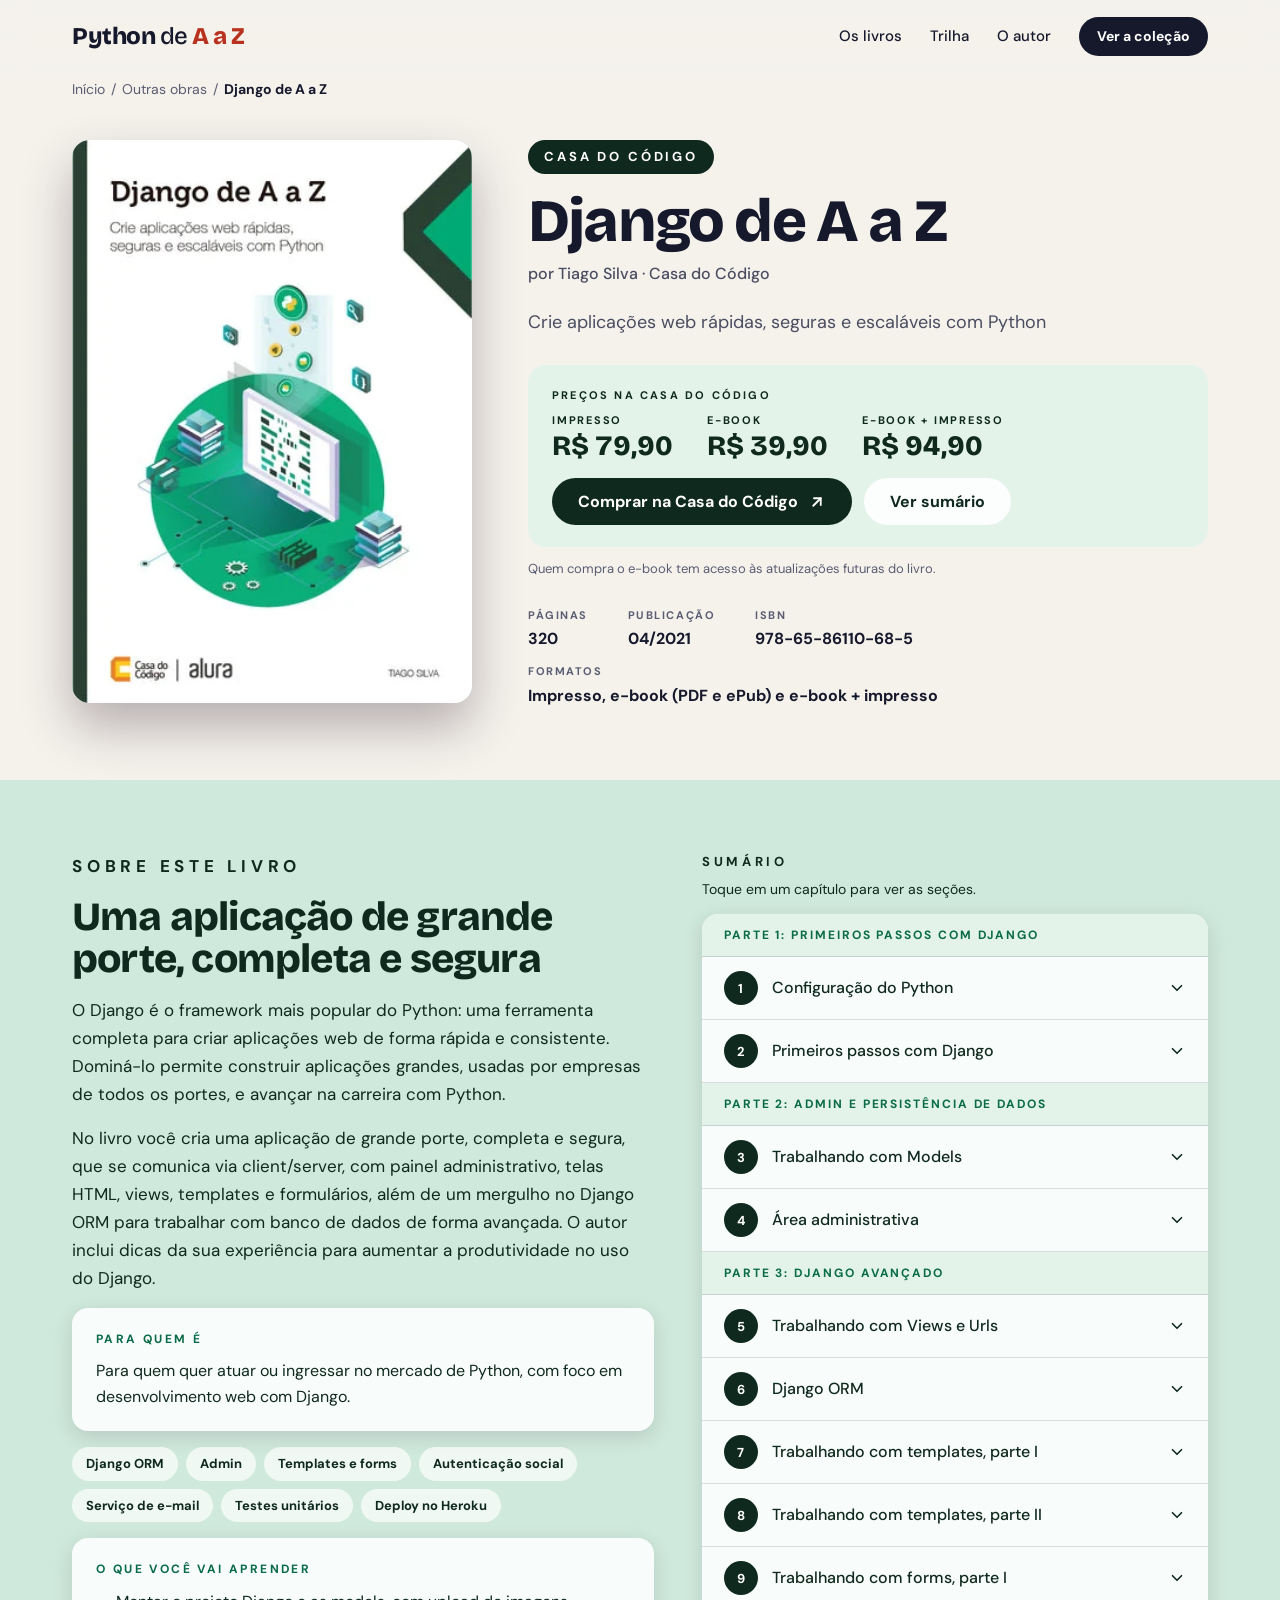
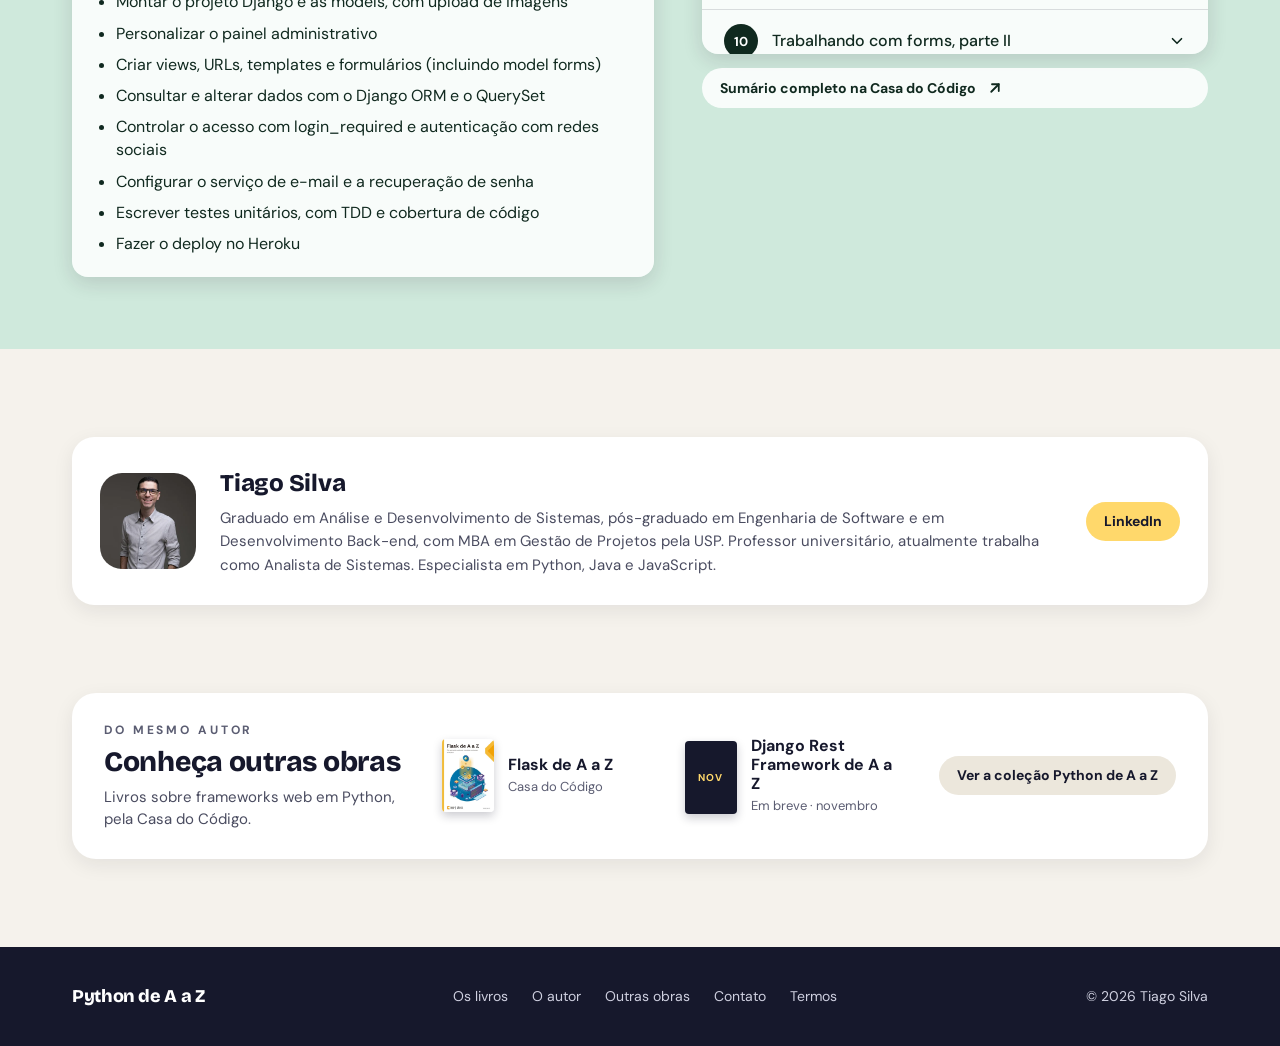
==== django.html @ a36eabde "Ajustes de site" ====
<!doctype html>
<html lang="pt-BR">
<head>
<meta charset="utf-8">
<meta name="viewport" content="width=device-width, initial-scale=1">
<title>Django de A a Z · Tiago Silva</title>
<meta name="description" content="Crie aplicações web rápidas, seguras e escaláveis com Python. O Django é o framework mais popular do Python: uma ferramenta completa para criar aplicações…">
<meta name="theme-color" content="#16182c">
<link rel="canonical" href="https://pythondeaaz.com.br/django.html">
<meta name="robots" content="index, follow, max-image-preview:large">
<meta name="author" content="Tiago Silva">
<meta property="og:type" content="website">
<meta property="og:locale" content="pt_BR">
<meta property="og:site_name" content="Python de A a Z">
<meta property="og:title" content="Django de A a Z · Tiago Silva">
<meta property="og:description" content="Crie aplicações web rápidas, seguras e escaláveis com Python. O Django é o framework mais popular do Python: uma ferramenta completa para criar aplicações…">
<meta property="og:url" content="https://pythondeaaz.com.br/django.html">
<meta property="og:image" content="https://pythondeaaz.com.br/assets/img/og-django.jpg">
<meta property="og:image:width" content="1200">
<meta property="og:image:height" content="630">
<meta name="twitter:card" content="summary_large_image">
<meta name="twitter:title" content="Django de A a Z · Tiago Silva">
<meta name="twitter:description" content="Crie aplicações web rápidas, seguras e escaláveis com Python. O Django é o framework mais popular do Python: uma ferramenta completa para criar aplicações…">
<meta name="twitter:image" content="https://pythondeaaz.com.br/assets/img/og-django.jpg">
<script type="application/ld+json">{"@context":"https://schema.org","@type":"Book","name":"Django de A a Z","url":"https://pythondeaaz.com.br/django.html","image":"https://pythondeaaz.com.br/assets/img/django.webp","description":"Crie aplicações web rápidas, seguras e escaláveis com Python","author":{"@type":"Person","name":"Tiago Silva","url":"https://www.linkedin.com/in/tiagoluizrs/"},"publisher":{"@type":"Organization","name":"Casa do Código","url":"https://www.casadocodigo.com.br"},"inLanguage":"pt-BR","datePublished":"2021-04","isbn":"9786586110685","numberOfPages":320,"offers":[{"@type":"Offer","name":"Impresso","price":"79.90","priceCurrency":"BRL","url":"https://www.casadocodigo.com.br/products/livro-django-a-z"},{"@type":"Offer","name":"E-book","price":"39.90","priceCurrency":"BRL","url":"https://www.casadocodigo.com.br/products/livro-django-a-z"},{"@type":"Offer","name":"E-book + impresso","price":"94.90","priceCurrency":"BRL","url":"https://www.casadocodigo.com.br/products/livro-django-a-z"}]}</script>
<script type="application/ld+json">{"@context":"https://schema.org","@type":"BreadcrumbList","itemListElement":[{"@type":"ListItem","position":1,"name":"Início","item":"https://pythondeaaz.com.br/index.html"},{"@type":"ListItem","position":2,"name":"Outras obras","item":"https://pythondeaaz.com.br/outras.html"},{"@type":"ListItem","position":3,"name":"Django de A a Z","item":"https://pythondeaaz.com.br/django.html"}]}</script>
<link rel="icon" href="favicon.svg" type="image/svg+xml">
<link rel="preload" href="assets/fonts/bricolage-grotesque-800.woff2" as="font" type="font/woff2" crossorigin>
<link rel="preload" href="assets/fonts/dm-sans-500.woff2" as="font" type="font/woff2" crossorigin>
<link rel="stylesheet" href="css/site.min.css">
<script>document.documentElement.classList.add("js");</script>
</head>
<body style="--v-bg:#cfe9dc;--v-tint:#e3f3ea;--v-ink:#10291f;--v-accent:#0a6b49">
<a class="skip" href="#conteudo">Pular para o conteúdo</a>
<header class="site-header" id="topo">
  <div class="wrap">
    <a class="logo" href="index.html" aria-label="Python de A a Z, página inicial">Python <span>de</span> <b>A a Z</b></a>
    <nav class="nav" aria-label="Principal">
      <a href="index.html#colecao">Os livros</a>
      <a href="index.html#trilha">Trilha</a>
      <a href="index.html#autor">O autor</a>
      <a class="btn btn--dark btn--sm" href="index.html#colecao">Ver a coleção</a>
    </nav>
  </div>
</header>
<main id="conteudo">
<div class="wrap crumbs" aria-label="Você está em"><nav><a href="index.html">Início</a><span>/</span><a href="outras.html">Outras obras</a><span>/</span><b>Django de A a Z</b></nav></div>
<section class="bookhero" aria-labelledby="titulo">
  <div class="wrap bookhero__grid">
    <div class="bookhero__cover reveal"><img src="assets/img/django.webp" width="341" height="480" alt="Capa do livro Django de A a Z" fetchpriority="high" style="aspect-ratio:341/480"></div>
    <div class="bookhero__info">
      <span class="pill reveal">Casa do Código</span>
      <h1 class="display reveal" id="titulo" style="--i:1">Django de A a Z</h1>
      <p class="by reveal" style="--i:2">por Tiago Silva · Casa do Código</p>
      <p class="lead reveal" style="--i:3">Crie aplicações web rápidas, seguras e escaláveis com Python</p>
      <div class="buybox reveal" style="--i:4">
        <div><small style="display:block;font-size:11px;font-weight:700;letter-spacing:.2em;text-transform:uppercase;color:var(--v-ink)">Preços na Casa do Código</small>
        <div class="prices" style="margin-top:8px">
          <div class="price"><small>Impresso</small><b style="font-size:28px">R$ 79,90</b></div>
          <div class="price"><small>E-book</small><b style="font-size:28px">R$ 39,90</b></div>
          <div class="price"><small>E-book + impresso</small><b style="font-size:28px">R$ 94,90</b></div>
        </div></div>
        <div class="buybox__actions"><a class="btn btn--v" href="https://www.casadocodigo.com.br/products/livro-django-a-z" target="_blank" rel="noopener">Comprar na Casa do Código <svg viewBox="0 0 24 24" fill="none" stroke="currentColor" stroke-width="2.4" stroke-linecap="round" stroke-linejoin="round" aria-hidden="true"><path d="M7 17L17 7"/><path d="M8 7h9v9"/></svg></a><a class="btn btn--white" href="#sumario">Ver sumário</a></div>
      </div>
      <p class="note">Quem compra o e-book tem acesso às atualizações futuras do livro.</p>
      <dl class="ficha reveal" style="--i:5"><div><dt>Páginas</dt><dd>320</dd></div><div><dt>Publicação</dt><dd>04/2021</dd></div><div><dt>ISBN</dt><dd>978-65-86110-68-5</dd></div><div><dt>Formatos</dt><dd>Impresso, e-book (PDF e ePub) e e-book + impresso</dd></div></dl>
    </div>
  </div>
</section>

<section class="about" id="sobre">
  <div class="wrap about__grid">
    <div class="about__text">
      <p class="eyebrow reveal">Sobre este livro</p>
      <h2 class="display reveal" style="--i:1">Uma aplicação de grande porte, completa e segura</h2>
      <p>O Django é o framework mais popular do Python: uma ferramenta completa para criar aplicações web de forma rápida e consistente. Dominá-lo permite construir aplicações grandes, usadas por empresas de todos os portes, e avançar na carreira com Python.</p>
<p>No livro você cria uma aplicação de grande porte, completa e segura, que se comunica via client/server, com painel administrativo, telas HTML, views, templates e formulários, além de um mergulho no Django ORM para trabalhar com banco de dados de forma avançada. O autor inclui dicas da sua experiência para aumentar a produtividade no uso do Django.</p>
      <div class="card-soft reveal"><h3>Para quem é</h3><p>Para quem quer atuar ou ingressar no mercado de Python, com foco em desenvolvimento web com Django.</p></div>
      
      <div class="chips reveal"><span class="chip">Django ORM</span><span class="chip">Admin</span><span class="chip">Templates e forms</span><span class="chip">Autenticação social</span><span class="chip">Serviço de e-mail</span><span class="chip">Testes unitários</span><span class="chip">Deploy no Heroku</span></div>
      <div class="card-soft reveal"><h3>O que você vai aprender</h3><ul>
<li>Montar o projeto Django e as models, com upload de imagens</li>
<li>Personalizar o painel administrativo</li>
<li>Criar views, URLs, templates e formulários (incluindo model forms)</li>
<li>Consultar e alterar dados com o Django ORM e o QuerySet</li>
<li>Controlar o acesso com login_required e autenticação com redes sociais</li>
<li>Configurar o serviço de e-mail e a recuperação de senha</li>
<li>Escrever testes unitários, com TDD e cobertura de código</li>
<li>Fazer o deploy no Heroku</li>
</ul></div>
    </div>
    <div class="toc-wrap" id="sumario">
      <h2>Sumário</h2>
      <p>Toque em um capítulo para ver as seções.</p>
      <div class="toc"><div class="toc__scroll" data-lenis-prevent>
<div class="toc__part">Parte 1: Primeiros passos com Django</div>
<details><summary><span class="toc__n">1</span><span class="toc__t">Configuração do Python</span><svg class="toc__chev" viewBox="0 0 24 24" fill="none" stroke="currentColor" stroke-width="2.2" stroke-linecap="round" stroke-linejoin="round" aria-hidden="true"><path d="M6 9l6 6 6-6"/></svg></summary><div class="toc__d"><ul><li>Instalando o Python e suas dependências</li><li>Escolhendo uma IDE</li><li>Testando o ambiente para começar</li></ul></div></details>
<details><summary><span class="toc__n">2</span><span class="toc__t">Primeiros passos com Django</span><svg class="toc__chev" viewBox="0 0 24 24" fill="none" stroke="currentColor" stroke-width="2.2" stroke-linecap="round" stroke-linejoin="round" aria-hidden="true"><path d="M6 9l6 6 6-6"/></svg></summary><div class="toc__d"><ul><li>Instalando o Django</li><li>Criando um projeto no Django</li><li>Regra de negócios do sistema</li><li>Arquivos de configuração do projeto</li><li>Nosso primeiro Run</li></ul></div></details>
<div class="toc__part">Parte 2: Admin e persistência de dados</div>
<details><summary><span class="toc__n">3</span><span class="toc__t">Trabalhando com Models</span><svg class="toc__chev" viewBox="0 0 24 24" fill="none" stroke="currentColor" stroke-width="2.2" stroke-linecap="round" stroke-linejoin="round" aria-hidden="true"><path d="M6 9l6 6 6-6"/></svg></summary><div class="toc__d"><ul><li>Configurando nossa estrutura de banco de dados</li><li>Criando um app</li><li>Tipos de dados e campos</li><li>Criando e customizando as models restantes</li><li>Fluxo de criação de um usuário no admin</li><li>Upload de imagens</li></ul></div></details>
<details><summary><span class="toc__n">4</span><span class="toc__t">Área administrativa</span><svg class="toc__chev" viewBox="0 0 24 24" fill="none" stroke="currentColor" stroke-width="2.2" stroke-linecap="round" stroke-linejoin="round" aria-hidden="true"><path d="M6 9l6 6 6-6"/></svg></summary><div class="toc__d"><ul><li>Customizando o admin</li><li>Customização avançada</li></ul></div></details>
<div class="toc__part">Parte 3: Django avançado</div>
<details><summary><span class="toc__n">5</span><span class="toc__t">Trabalhando com Views e Urls</span><svg class="toc__chev" viewBox="0 0 24 24" fill="none" stroke="currentColor" stroke-width="2.2" stroke-linecap="round" stroke-linejoin="round" aria-hidden="true"><path d="M6 9l6 6 6-6"/></svg></summary><div class="toc__d"><ul><li>Criando a primeira view</li><li>Customizando urls no Django</li><li>Nomes dinâmicos para os links</li></ul></div></details>
<details><summary><span class="toc__n">6</span><span class="toc__t">Django ORM</span><svg class="toc__chev" viewBox="0 0 24 24" fill="none" stroke="currentColor" stroke-width="2.2" stroke-linecap="round" stroke-linejoin="round" aria-hidden="true"><path d="M6 9l6 6 6-6"/></svg></summary><div class="toc__d"><ul><li>Consultas no Django com QuerySet</li><li>Filtrando consultas no ORM do Django</li><li>Alterando dados com Django QuerySet</li></ul></div></details>
<details><summary><span class="toc__n">7</span><span class="toc__t">Trabalhando com templates, parte I</span><svg class="toc__chev" viewBox="0 0 24 24" fill="none" stroke="currentColor" stroke-width="2.2" stroke-linecap="round" stroke-linejoin="round" aria-hidden="true"><path d="M6 9l6 6 6-6"/></svg></summary><div class="toc__d"><ul><li>Criando o nosso template base</li><li>Arquivo home.html</li><li>Configurando a pasta static</li><li>Criando o template de médicos</li></ul></div></details>
<details><summary><span class="toc__n">8</span><span class="toc__t">Trabalhando com templates, parte II</span><svg class="toc__chev" viewBox="0 0 24 24" fill="none" stroke="currentColor" stroke-width="2.2" stroke-linecap="round" stroke-linejoin="round" aria-hidden="true"><path d="M6 9l6 6 6-6"/></svg></summary><div class="toc__d"><ul><li>Customizando um form no template</li><li>Criando o template de perfil</li></ul></div></details>
<details><summary><span class="toc__n">9</span><span class="toc__t">Trabalhando com forms, parte I</span><svg class="toc__chev" viewBox="0 0 24 24" fill="none" stroke="currentColor" stroke-width="2.2" stroke-linecap="round" stroke-linejoin="round" aria-hidden="true"><path d="M6 9l6 6 6-6"/></svg></summary><div class="toc__d"><ul><li>Criando um model form</li><li>Integrando nosso form a nossa view</li><li>Criando a url da nossa view</li><li>Template de perfil</li></ul></div></details>
<details><summary><span class="toc__n">10</span><span class="toc__t">Trabalhando com forms, parte II</span><svg class="toc__chev" viewBox="0 0 24 24" fill="none" stroke="currentColor" stroke-width="2.2" stroke-linecap="round" stroke-linejoin="round" aria-hidden="true"><path d="M6 9l6 6 6-6"/></svg></summary><div class="toc__d"><ul><li>Criando formulários customizados</li><li>Tela de cadastro</li><li>Avaliação do médico</li></ul></div></details>
<details><summary><span class="toc__n">11</span><span class="toc__t">Trabalhando com autenticação</span><svg class="toc__chev" viewBox="0 0 24 24" fill="none" stroke="currentColor" stroke-width="2.2" stroke-linecap="round" stroke-linejoin="round" aria-hidden="true"><path d="M6 9l6 6 6-6"/></svg></summary><div class="toc__d"><ul><li>login_required</li><li>Urls do menu</li></ul></div></details>
<div class="toc__part">Parte 4: Conteúdo extra</div>
<details><summary><span class="toc__n">12</span><span class="toc__t">Autenticação com redes sociais</span><svg class="toc__chev" viewBox="0 0 24 24" fill="none" stroke="currentColor" stroke-width="2.2" stroke-linecap="round" stroke-linejoin="round" aria-hidden="true"><path d="M6 9l6 6 6-6"/></svg></summary><div class="toc__d"><ul><li>Instalação</li><li>Configurando a url</li><li>Configurando as redes sociais</li></ul></div></details>
<details><summary><span class="toc__n">13</span><span class="toc__t">Serviços de e-mail</span><svg class="toc__chev" viewBox="0 0 24 24" fill="none" stroke="currentColor" stroke-width="2.2" stroke-linecap="round" stroke-linejoin="round" aria-hidden="true"><path d="M6 9l6 6 6-6"/></svg></summary><div class="toc__d"><ul><li>View de recuperação de senha</li><li>Configurando o serviço de e-mail</li></ul></div></details>
<details><summary><span class="toc__n">14</span><span class="toc__t">Testes unitários</span><svg class="toc__chev" viewBox="0 0 24 24" fill="none" stroke="currentColor" stroke-width="2.2" stroke-linecap="round" stroke-linejoin="round" aria-hidden="true"><path d="M6 9l6 6 6-6"/></svg></summary><div class="toc__d"><ul><li>Introdução</li><li>O que são testes unitários</li><li>TDD</li><li>Testes unitários no Django</li><li>Primeiro teste unitário</li><li>Usando o Client para fazer requisições</li><li>Criando um teste de login</li><li>Cobertura de código</li></ul></div></details>
<details><summary><span class="toc__n">15</span><span class="toc__t">Deploy no Heroku</span><svg class="toc__chev" viewBox="0 0 24 24" fill="none" stroke="currentColor" stroke-width="2.2" stroke-linecap="round" stroke-linejoin="round" aria-hidden="true"><path d="M6 9l6 6 6-6"/></svg></summary><div class="toc__d"><ul><li>Introdução</li><li>Criando uma conta no Heroku</li><li>Instalando o Heroku CLI</li><li>Preparando o projeto</li><li>Login e deploy no Heroku</li><li>Situações específicas</li></ul></div></details>
</div></div>
      <a class="btn btn--white btn--sm" href="https://www.casadocodigo.com.br/pages/sumario-django-a-z" target="_blank" rel="noopener">Sumário completo na Casa do Código <svg viewBox="0 0 24 24" fill="none" stroke="currentColor" stroke-width="2.4" stroke-linecap="round" stroke-linejoin="round" aria-hidden="true"><path d="M7 17L17 7"/><path d="M8 7h9v9"/></svg></a>
    </div>
  </div>
</section>

<section class="section">
  <div class="wrap">
    <div class="authorbox reveal">
      <img src="assets/img/autor-360.webp" width="360" height="360" alt="Tiago Silva" loading="lazy">
      <div><h3>Tiago Silva</h3><p>Graduado em Análise e Desenvolvimento de Sistemas, pós-graduado em Engenharia de Software e em Desenvolvimento Back-end, com MBA em Gestão de Projetos pela USP. Professor universitário, atualmente trabalha como Analista de Sistemas. Especialista em Python, Java e JavaScript.</p></div>
      <a class="btn btn--gold btn--sm" href="https://www.linkedin.com/in/tiagoluizrs/" target="_blank" rel="noopener">LinkedIn</a>
    </div>
  </div>
</section>

<section class="wrap" style="padding-bottom:clamp(48px,7vw,88px)">
  <div class="more reveal">
    <div class="more__intro"><small>Do mesmo autor</small><strong>Conheça outras obras</strong><span>Livros sobre frameworks web em Python, pela Casa do Código.</span></div>
    <div class="more__list"><a class="mini" href="flask.html"><img src="assets/img/flask.webp" width="341" height="480" alt="" loading="lazy"><div><strong>Flask de A a Z</strong><span>Casa do Código</span></div></a><a class="mini" href="drf.html"><span class="soon" aria-hidden="true">Nov</span><div><strong>Django Rest Framework de A a Z</strong><span>Em breve · novembro</span></div></a></div>
    <a class="btn btn--chip btn--sm" href="index.html#colecao">Ver a coleção Python de A a Z</a>
  </div>
</section>
</main>
<footer class="site-footer">
  <div class="wrap">
    <span class="logo">Python de A a Z</span>
    <nav aria-label="Rodapé">
      <a href="index.html#colecao">Os livros</a>
      <a href="index.html#autor">O autor</a>
      <a href="outras.html">Outras obras</a>
      <a href="mailto:tiagoluizrs@gmail.com">Contato</a>
      <a href="termos.html">Termos</a>
    </nav>
    <span>© 2026 Tiago Silva</span>
  </div>
</footer>
<script src="js/app.min.js" defer></script>
</body>
</html>
---- css/site.min.css ----
@font-face{font-family:Bricolage Grotesque;font-weight:500;font-display:swap;src:url(../assets/fonts/bricolage-grotesque-500.woff2) format("woff2")}@font-face{font-family:Bricolage Grotesque;font-weight:800;font-display:swap;src:url(../assets/fonts/bricolage-grotesque-800.woff2) format("woff2")}@font-face{font-family:DM Sans;font-weight:400;font-display:swap;src:url(../assets/fonts/dm-sans-400.woff2) format("woff2")}@font-face{font-family:DM Sans;font-weight:500;font-display:swap;src:url(../assets/fonts/dm-sans-500.woff2) format("woff2")}@font-face{font-family:DM Sans;font-weight:700;font-display:swap;src:url(../assets/fonts/dm-sans-700.woff2) format("woff2")}:root{--paper: #f5f2ec;--paper-2: #ebe5d8;--chip: #ece7dc;--ink: #16182c;--muted: #4a4c60;--soft: #5b5d72;--gold: #ffd86b;--on-dark: #cfd0e0;--accent: #16182c;--font-display: "Bricolage Grotesque", system-ui, sans-serif;--font-body: "DM Sans", system-ui, sans-serif;--maxw: 1200px;--gutter: clamp(20px, 4vw, 32px);--header-h: 72px;--ease: cubic-bezier(.2, .7, .2, 1)}[data-vol="1"]{--v-bg: #f2a47a;--v-ink: #2a1f4d;--v-accent: #b8321f}[data-vol="2"]{--v-bg: #8fd0e0;--v-ink: #16224a;--v-accent: #c2410c}[data-vol="3"]{--v-bg: #cfe8c4;--v-ink: #17382a;--v-accent: #b45309}[data-vol="4"]{--v-bg: #f3e1a0;--v-ink: #3a2c08;--v-accent: #9a3412}[data-vol="5"]{--v-bg: #ec9a82;--v-ink: #3a1608;--v-accent: #b8321f}*,*:before,*:after{box-sizing:border-box}html{-webkit-text-size-adjust:100%;scroll-padding-top:calc(var(--header-h) + 12px)}html.lenis,html.lenis body{height:auto}.lenis.lenis-smooth{scroll-behavior:auto!important}.lenis.lenis-stopped{overflow:hidden}body{margin:0;background:var(--paper);color:var(--ink);font-family:var(--font-body);line-height:1.5;-webkit-font-smoothing:antialiased}img{display:block;max-width:100%;height:auto}a{color:inherit;text-decoration:none}h1,h2,h3,p{margin:0}:focus-visible{outline:3px solid var(--gold);outline-offset:3px;border-radius:6px}.skip{position:absolute;left:12px;top:-60px;z-index:100;padding:10px 16px;border-radius:999px;background:var(--gold);color:var(--ink);font-weight:700;transition:top .2s}.skip:focus{top:12px}[hidden]{display:none!important}.wrap{max-width:var(--maxw);margin:0 auto;padding-inline:var(--gutter)}.eyebrow{font-size:13px;font-weight:700;letter-spacing:.28em;text-transform:uppercase}.display{font-family:var(--font-display);font-weight:800;letter-spacing:-.02em;line-height:1.02}.btn{display:inline-flex;align-items:center;gap:10px;padding:14px 26px;border-radius:999px;font-weight:700;font-size:16px;line-height:1.2;transition:transform .25s var(--ease),filter .25s,box-shadow .25s;will-change:transform}.btn:hover{transform:translateY(-2px);filter:brightness(1.06);box-shadow:0 10px 22px #16182c38}.btn:active{transform:translateY(0)}.btn--dark{background:var(--ink);color:#fff}.btn--gold{background:var(--gold);color:var(--ink)}.btn--ghost{background:#ffffff24;color:#fff}.btn--chip{background:var(--chip);color:var(--ink)}.btn--sm{padding:11px 18px;font-size:14px}.site-header{position:sticky;top:0;z-index:50;background:#f5f2ecd1;-webkit-backdrop-filter:blur(14px) saturate(1.2);backdrop-filter:blur(14px) saturate(1.2);border-bottom:1px solid transparent;transition:border-color .3s,box-shadow .3s}.site-header.is-scrolled{border-bottom-color:#16182c1a;box-shadow:0 6px 24px #16182c0f}.site-header .wrap{min-height:var(--header-h);display:flex;align-items:center;justify-content:space-between;gap:16px;flex-wrap:wrap;padding-block:10px}.logo{font-family:var(--font-display);font-weight:800;font-size:24px;letter-spacing:-.02em}.logo span{font-weight:500}.logo b{color:#b8321f;font-weight:800}.nav{display:flex;align-items:center;flex-wrap:wrap;gap:8px 28px;font-size:15px;font-weight:500}.nav a:not(.btn){position:relative;padding-block:6px}.nav a:not(.btn):after{content:"";position:absolute;left:0;right:0;bottom:0;height:2px;background:currentColor;transform:scaleX(0);transform-origin:left;transition:transform .3s var(--ease)}.nav a:not(.btn):hover:after,.nav a[aria-current=true]:after{transform:scaleX(1)}.hero{background:var(--ink);color:#fff;overflow:hidden;--p: 0}.hero .wrap{display:grid;grid-template-columns:minmax(0,1.05fr) minmax(0,1fr);align-items:center;gap:clamp(24px,5vw,56px);padding-block:clamp(44px,7vw,72px) clamp(56px,8vw,88px)}.hero__text{display:flex;flex-direction:column;align-items:flex-start}.badge{padding:7px 16px;border-radius:999px;background:var(--gold);color:var(--ink);font-size:13px;font-weight:700;letter-spacing:.22em;text-transform:uppercase}.hero .eyebrow{margin-top:22px;color:var(--on-dark)}.hero h1{margin-top:12px;font-family:var(--font-display);font-weight:800;font-size:clamp(64px,11vw,104px);line-height:.92;letter-spacing:-.03em}.hero__sub{display:flex;align-items:baseline;gap:16px;margin-top:4px;font-family:var(--font-display);font-size:clamp(32px,5vw,48px);line-height:1;letter-spacing:-.02em}.hero__sub span{font-weight:500}.hero__sub b{font-weight:800;color:var(--gold)}.hero__lead{margin-top:26px;max-width:480px;font-size:18px;line-height:1.55;font-weight:500;color:var(--on-dark)}.hero__cta{margin-top:32px;display:flex;flex-wrap:wrap;gap:14px}.fan{position:relative;width:100%;max-width:560px;margin-inline:auto;aspect-ratio:560 / 520}.fan__book{position:absolute;bottom:0;left:calc(50% + var(--x));width:var(--w);z-index:var(--z);transform-origin:50% 100%;transform:translate(-50%,calc(var(--drop) + var(--p) * var(--par))) rotate(calc(var(--rot) + var(--p) * var(--spin)));will-change:transform}.fan__book a{display:block;border-radius:14px;box-shadow:0 18px 40px #00000061;transition:transform .45s var(--ease),box-shadow .45s;animation:rise .9s var(--ease) both;animation-delay:calc(var(--i) * .11s + .15s)}.fan__book a:hover{transform:translateY(-14px) scale(1.04);box-shadow:0 30px 56px #00000080}.fan__book img{border-radius:14px;aspect-ratio:16 / 23;width:100%;object-fit:cover}@keyframes rise{0%{opacity:0;transform:translateY(70px) scale(.94)}to{opacity:1;transform:none}}.stats{background:var(--paper)}.stats .wrap{display:grid;grid-template-columns:repeat(4,1fr);gap:16px;padding-block:44px 8px}.stat{text-align:center;padding:8px}.stat b{display:block;font-family:var(--font-display);font-weight:800;font-size:clamp(36px,5vw,56px);line-height:1;letter-spacing:-.02em;font-variant-numeric:tabular-nums}.stat span{display:block;margin-top:8px;font-size:14px;font-weight:700;letter-spacing:.16em;text-transform:uppercase;color:var(--soft)}.section{padding-block:clamp(56px,8vw,88px)}.section__head{display:flex;flex-wrap:wrap;align-items:flex-end;justify-content:space-between;gap:16px}.section__head h2{margin-top:10px;font-size:clamp(34px,5vw,48px)}.section__head p{max-width:380px;font-size:16px;line-height:1.5;color:var(--muted)}.books{margin-top:40px;display:grid;grid-template-columns:repeat(5,minmax(0,1fr));gap:24px}.card{display:flex;flex-direction:column;gap:16px}.card__cover{display:block;border-radius:12px;overflow:hidden;background:var(--v-bg);box-shadow:0 10px 24px #28142833;transition:transform .5s var(--ease),box-shadow .5s;will-change:transform}.card__cover img{width:100%;aspect-ratio:16 / 23;object-fit:cover}.card:hover .card__cover{transform:translateY(-8px) rotate(-1deg);box-shadow:0 22px 40px #28142847}.card__vol{font-size:12px;font-weight:700;letter-spacing:.2em;text-transform:uppercase;color:var(--v-accent)}.card h3{margin-top:6px;font-family:var(--font-display);font-weight:800;font-size:22px;line-height:1.1;letter-spacing:-.01em}.card p{margin-top:6px;font-size:14px;line-height:1.5;color:var(--muted)}.card__actions{display:flex;flex-wrap:wrap;gap:10px;margin-top:auto}.trail{margin-top:24px;background:var(--ink);color:#fff;--tp: 0}.trail .wrap{padding-block:clamp(56px,8vw,80px)}.trail .eyebrow{color:var(--gold)}.trail h2{margin-top:10px;font-size:clamp(32px,5vw,44px);line-height:1.05}.steps{margin-top:40px;display:grid;grid-template-columns:repeat(5,minmax(0,1fr));gap:20px;list-style:none;padding:0}.step{display:flex;flex-direction:column;gap:12px}.step__top{display:flex;align-items:center;gap:12px}.node{flex:0 0 auto;width:44px;height:44px;border-radius:999px;display:grid;place-items:center;background:#ffffff24;color:#ffffffb3;font-family:var(--font-display);font-weight:800;font-size:20px;transition:background .5s var(--ease),color .5s,transform .5s var(--ease),box-shadow .5s}.step.is-on .node{background:var(--v-bg);color:var(--v-ink);transform:scale(1.12);box-shadow:0 0 0 6px #ffffff14}.rail{flex:1 1 auto;height:2px;background:#ffffff38;position:relative;overflow:hidden}.rail:after{content:"";position:absolute;inset:0;background:var(--gold);transform:scaleX(var(--fill, 0));transform-origin:left}.step h3{font-size:16px;line-height:1.25;font-weight:700}.step p{font-size:14px;line-height:1.5;color:var(--on-dark)}.author{display:grid;grid-template-columns:minmax(240px,320px) minmax(0,1fr);align-items:center;gap:clamp(28px,5vw,48px)}.author__photo{border-radius:28px;overflow:hidden;background:#e3ddd0;box-shadow:0 18px 40px #16182c2e;aspect-ratio:1}.author__photo img{width:100%;height:100%;object-fit:cover;transform:scale(var(--s, 1.12));transition:transform 1.2s var(--ease)}.author__photo.is-in img{--s: 1}.author__body{display:flex;flex-direction:column;gap:14px}.author h2{font-size:clamp(34px,5vw,44px);line-height:1.05}.author p{max-width:560px;font-size:17px;line-height:1.6;color:var(--muted)}.reviews{background:var(--paper-2)}.reviews__grid{margin-top:36px;display:flex;flex-wrap:wrap;gap:20px}.review{flex:1 1 300px;padding:26px;border-radius:18px;background:#ffffffdb;box-shadow:0 6px 20px #2814281f;display:flex;flex-direction:column;gap:14px}.stars{display:flex;gap:3px}.more{padding:28px 32px;border-radius:24px;background:#fff;box-shadow:0 6px 20px #16182c14;display:flex;flex-wrap:wrap;align-items:center;justify-content:space-between;gap:24px 40px}.more__intro{flex:1 1 280px;display:flex;flex-direction:column;gap:8px}.more__intro small{font-size:12px;font-weight:700;letter-spacing:.24em;text-transform:uppercase;color:var(--soft)}.more__intro strong{font-family:var(--font-display);font-weight:800;font-size:28px;line-height:1.1;letter-spacing:-.01em}.more__intro span{font-size:15px;color:var(--muted)}.more__list{flex:2 1 420px;display:flex;flex-wrap:wrap;gap:16px 28px}.mini{flex:1 1 160px;display:flex;align-items:center;gap:14px;transition:transform .3s var(--ease)}.mini:hover{transform:translate(4px)}.mini img,.mini .soon{flex:0 0 52px;width:52px;aspect-ratio:341 / 480;object-fit:cover;border-radius:4px;box-shadow:0 4px 10px #16182c38}.mini .soon{display:grid;place-items:center;background:var(--ink);color:var(--gold);font-size:10px;font-weight:700;letter-spacing:.1em;text-transform:uppercase}.mini strong{display:block;font-size:16px;line-height:1.2}.mini span{display:block;margin-top:3px;font-size:13px;color:var(--soft)}.cta{text-align:center;display:flex;flex-direction:column;align-items:center;gap:22px}.cta h2{max-width:720px;font-size:clamp(36px,6vw,52px)}.cta p{max-width:520px;font-size:17px;line-height:1.55;color:var(--muted)}.site-footer{background:var(--ink);color:var(--on-dark)}.site-footer .wrap{padding-block:36px;display:flex;flex-wrap:wrap;align-items:center;justify-content:space-between;gap:16px;font-size:14px}.site-footer .logo{font-size:18px;color:#fff}.site-footer nav{display:flex;flex-wrap:wrap;gap:8px 24px}.site-footer a:hover{color:#fff}.js .reveal{opacity:0;transform:translateY(28px);transition:opacity .8s var(--ease),transform .8s var(--ease);transition-delay:calc(var(--i, 0) * 90ms)}.js .reveal.is-in{opacity:1;transform:none}@media(max-width:1080px){.books,.steps{grid-template-columns:repeat(3,minmax(0,1fr))}}@media(max-width:820px){.hero .wrap{grid-template-columns:1fr}.fan{max-width:440px}.stats .wrap{grid-template-columns:repeat(2,1fr)}.author{grid-template-columns:1fr}.author__photo{max-width:320px}.nav a:not(.btn){display:none}.books{grid-template-columns:repeat(2,minmax(0,1fr));gap:20px}.steps{grid-template-columns:1fr;gap:28px}}@media(max-width:480px){.books{grid-template-columns:1fr 1fr}.card h3{font-size:18px}.hero__cta .btn{width:100%;justify-content:center}}@media(prefers-reduced-motion:reduce){*,*:before,*:after{animation:none!important;transition:none!important;scroll-behavior:auto!important}.js .reveal{opacity:1;transform:none}.fan__book{transform:translate(-50%,var(--drop)) rotate(var(--rot))}.author__photo img{transform:none}.rail:after{transform:scaleX(1)}.step .node{background:var(--v-bg);color:var(--v-ink)}}[data-vol="1"]{--v-tint: #fde3d0}[data-vol="2"]{--v-tint: #d3edf4}[data-vol="3"]{--v-tint: #e6f3df}[data-vol="4"]{--v-tint: #f8eec8}[data-vol="5"]{--v-tint: #fbddd2}.crumbs{padding-block:6px 0;font-size:14px;color:var(--soft)}.crumbs a:hover{text-decoration:underline}.crumbs b{color:var(--ink)}.crumbs span{padding-inline:6px}.bookhero{padding-block:clamp(24px,4vw,40px) clamp(48px,7vw,72px)}.bookhero__grid{display:grid;grid-template-columns:minmax(240px,400px) minmax(0,1fr);gap:clamp(28px,5vw,56px);align-items:start}.bookhero__cover{position:relative;border-radius:18px;background:var(--v-bg, #16182c);box-shadow:0 24px 50px #2814284d;overflow:hidden;--rx: 0deg;--ry: 0deg;transform:perspective(1000px) rotateX(var(--rx)) rotateY(var(--ry));transition:transform .35s var(--ease);will-change:transform}.bookhero__cover img{width:100%;aspect-ratio:16 / 23;object-fit:cover}.bookhero__cover.is-tilting{transition:transform .08s linear}.soon-tile{aspect-ratio:16 / 23;display:flex;flex-direction:column;align-items:center;justify-content:center;gap:14px;text-align:center;padding:24px;background:var(--v-accent, #a11d20);color:var(--gold)}.soon-tile b{font-family:var(--font-display);font-weight:800;font-size:clamp(44px,7vw,64px);line-height:1.02;letter-spacing:-.02em}.soon-tile span{font-size:12px;font-weight:700;letter-spacing:.22em;text-transform:uppercase;color:var(--on-dark)}.bookhero__info{display:flex;flex-direction:column}.pill{align-self:flex-start;padding:7px 16px;border-radius:999px;background:var(--v-ink, var(--ink));color:#fff;font-size:13px;font-weight:700;letter-spacing:.22em;text-transform:uppercase}.pill--gold{background:var(--gold);color:var(--ink)}.bookhero h1{margin-top:18px;font-size:clamp(38px,6vw,60px);line-height:.98;letter-spacing:-.03em}.bookhero h1 span{color:var(--v-accent, var(--ink))}.by{margin-top:12px;font-size:16px;font-weight:500;color:var(--muted)}.lead{margin-top:22px;max-width:560px;font-size:18px;line-height:1.6;color:var(--muted)}.buybox{margin-top:28px;padding:22px 24px;border-radius:18px;background:var(--v-tint, var(--chip));display:flex;flex-wrap:wrap;align-items:center;justify-content:space-between;gap:18px}.prices{display:flex;flex-wrap:wrap;gap:14px 34px}.price small{display:block;font-size:11px;font-weight:700;letter-spacing:.16em;text-transform:uppercase;color:var(--v-ink, var(--ink))}.price b{display:block;margin-top:4px;font-family:var(--font-display);font-weight:800;font-size:32px;line-height:1;color:var(--v-ink, var(--ink));font-variant-numeric:tabular-nums}.buybox__actions{display:flex;flex-wrap:wrap;gap:12px}.btn--v{background:var(--v-ink, var(--ink));color:#fff}.btn--white{background:#ffffffdb;color:var(--v-ink, var(--ink))}.btn svg{width:18px;height:18px;flex:0 0 auto}.note{margin-top:12px;font-size:13px;line-height:1.5;color:var(--soft)}.ficha{margin:28px 0 0;display:flex;flex-wrap:wrap;gap:12px 40px;font-size:14px}.ficha dt{font-size:11px;font-weight:700;letter-spacing:.14em;text-transform:uppercase;color:var(--soft)}.ficha dd{margin:4px 0 0;font-size:16px;font-weight:700}.about{background:var(--v-bg, var(--paper-2));color:var(--v-ink, var(--ink))}.about__grid{display:grid;grid-template-columns:minmax(0,1.15fr) minmax(0,1fr);gap:clamp(28px,5vw,48px);align-items:start;padding-block:clamp(48px,7vw,72px)}.about__text{display:flex;flex-direction:column;gap:16px}.about__text h2{font-size:clamp(32px,4.6vw,40px);line-height:1.05}.about__text p{font-size:17px;line-height:1.65}.card-soft{padding:22px 24px;border-radius:16px;background:#ffffffdb;box-shadow:0 6px 20px #28142824;color:var(--v-ink, var(--ink))}.card-soft h3,.card-dark h3{font-size:12px;font-weight:700;letter-spacing:.2em;text-transform:uppercase}.card-soft h3{color:var(--v-accent, var(--ink))}.card-soft ul{margin:12px 0 0;padding-left:20px;display:flex;flex-direction:column;gap:8px;font-size:16px;line-height:1.45}.card-soft p{margin-top:10px;font-size:16px;line-height:1.6}.card-dark{padding:22px 24px;border-radius:16px;background:var(--v-ink, var(--ink));color:#fff}.card-dark h3{color:var(--gold)}.card-dark p{margin-top:10px;font-size:16px;line-height:1.6}.chips{display:flex;flex-wrap:wrap;gap:8px}.chip{padding:7px 14px;border-radius:999px;background:#ffffffb3;font-size:13px;font-weight:700}.toc-wrap{display:flex;flex-direction:column;gap:14px}.toc-wrap h2{font-size:13px;font-weight:700;letter-spacing:.28em;text-transform:uppercase;font-family:var(--font-body)}.toc-wrap>p{margin-top:-6px;font-size:14px}.toc{border-radius:16px;overflow:hidden;background:#ffffffdb;box-shadow:0 6px 20px #28142824;color:var(--v-ink, var(--ink))}.toc__scroll{max-height:740px;overflow-y:auto;scrollbar-width:thin;overscroll-behavior:contain}.toc__part{position:sticky;top:0;z-index:1;padding:12px 22px;background:var(--v-tint, var(--chip));border-bottom:1px solid rgba(22,24,44,.14);font-size:12px;font-weight:700;letter-spacing:.16em;text-transform:uppercase;color:var(--v-accent, var(--ink))}.toc details{border-bottom:1px solid rgba(22,24,44,.14)}.toc summary{list-style:none;cursor:pointer;display:flex;align-items:center;gap:14px;padding:14px 22px;transition:background .2s}.toc summary::-webkit-details-marker{display:none}.toc summary:hover{background:#16182c0a}.toc details[open]>summary{background:#16182c0f}.toc__n{flex:0 0 auto;width:34px;height:34px;border-radius:999px;background:var(--v-ink, var(--ink));color:#fff;display:grid;place-items:center;font-weight:700;font-size:13px}.toc__t{flex:1 1 auto;min-width:0;font-weight:500;font-size:16px;line-height:1.3}.toc__p{flex:0 0 auto;font-size:13px;color:var(--muted)}.toc__chev{flex:0 0 auto;width:18px;height:18px;transition:transform .25s var(--ease)}.toc details[open] .toc__chev{transform:rotate(180deg)}.toc__d{padding:18px 22px 18px 70px;font-size:15px;line-height:1.55;color:var(--muted);animation:fade-down .35s var(--ease)}.toc__d ul{margin:0;padding-left:18px;display:flex;flex-direction:column;gap:4px}@keyframes fade-down{0%{opacity:0;transform:translateY(-6px)}to{opacity:1;transform:none}}.others h2{font-size:clamp(28px,4vw,36px)}.others__grid{margin-top:28px;display:grid;grid-template-columns:repeat(4,minmax(0,1fr));gap:20px}.others__grid a{display:flex;flex-direction:column;gap:12px}.others__grid strong{font-size:16px;line-height:1.25}.authorbox{padding:28px;border-radius:22px;background:#fff;box-shadow:0 6px 20px #16182c14;display:flex;flex-wrap:wrap;align-items:center;gap:24px}.authorbox img{width:96px;height:96px;border-radius:22px;object-fit:cover}.authorbox div{flex:1 1 320px}.authorbox h3{font-family:var(--font-display);font-weight:800;font-size:24px;letter-spacing:-.01em}.authorbox p{margin-top:6px;font-size:15px;line-height:1.55;color:var(--muted)}.outras__list{display:flex;flex-direction:column;gap:28px;padding-bottom:24px}.outra{padding:clamp(22px,4vw,36px);border-radius:28px;background:#fff;box-shadow:0 6px 24px #16182c14;display:grid;grid-template-columns:minmax(180px,260px) minmax(0,1fr);gap:clamp(24px,4vw,44px);align-items:start}.outra--soon{background:transparent;border:2px dashed #b9b2a3;box-shadow:none;align-items:center}.outra__cover img,.outra__cover .soon-tile{border-radius:6px;box-shadow:0 14px 30px #16182c38;width:100%;aspect-ratio:341 / 480;object-fit:cover}.outra h2{margin-top:16px;font-size:clamp(30px,4vw,44px);line-height:1}.outra .sub{margin-top:10px;font-size:18px;font-weight:500;color:var(--muted)}.outra p.txt{margin-top:18px;max-width:600px;font-size:16px;line-height:1.65;color:var(--muted)}.outra .chips{margin-top:20px}.outra .chip{background:var(--chip)}.outra .actions{margin-top:26px;display:flex;flex-wrap:wrap;gap:12px}.prose>*{max-width:780px}.prose h1{margin-top:12px;margin-bottom:6px;font-size:clamp(36px,6vw,56px);line-height:1;letter-spacing:-.03em}.prose .lead{margin-bottom:28px}.prose h2{margin:38px 0 10px;font-family:var(--font-display);font-weight:800;font-size:24px;line-height:1.15;letter-spacing:-.01em}.prose p{margin:0 0 14px;font-size:17px;line-height:1.7;color:var(--muted)}.prose p b{color:var(--ink)}.prose a{text-decoration:underline;text-underline-offset:3px}.outra .ficha{margin-top:24px}@media(max-width:980px){.bookhero__grid{grid-template-columns:minmax(200px,320px) minmax(0,1fr)}.about__grid{grid-template-columns:1fr}.others__grid{grid-template-columns:repeat(2,minmax(0,1fr))}}@media(max-width:640px){.bookhero__grid{grid-template-columns:1fr}.bookhero__cover{max-width:320px}.outra{grid-template-columns:1fr}.outra__cover{max-width:240px}.toc__d{padding-left:22px}}@media(prefers-reduced-motion:reduce){.bookhero__cover{transform:none}.toc__d{animation:none}}.btn.is-soon{opacity:.55;cursor:default;box-shadow:none}.btn.is-soon:hover{transform:none;filter:none;box-shadow:none}
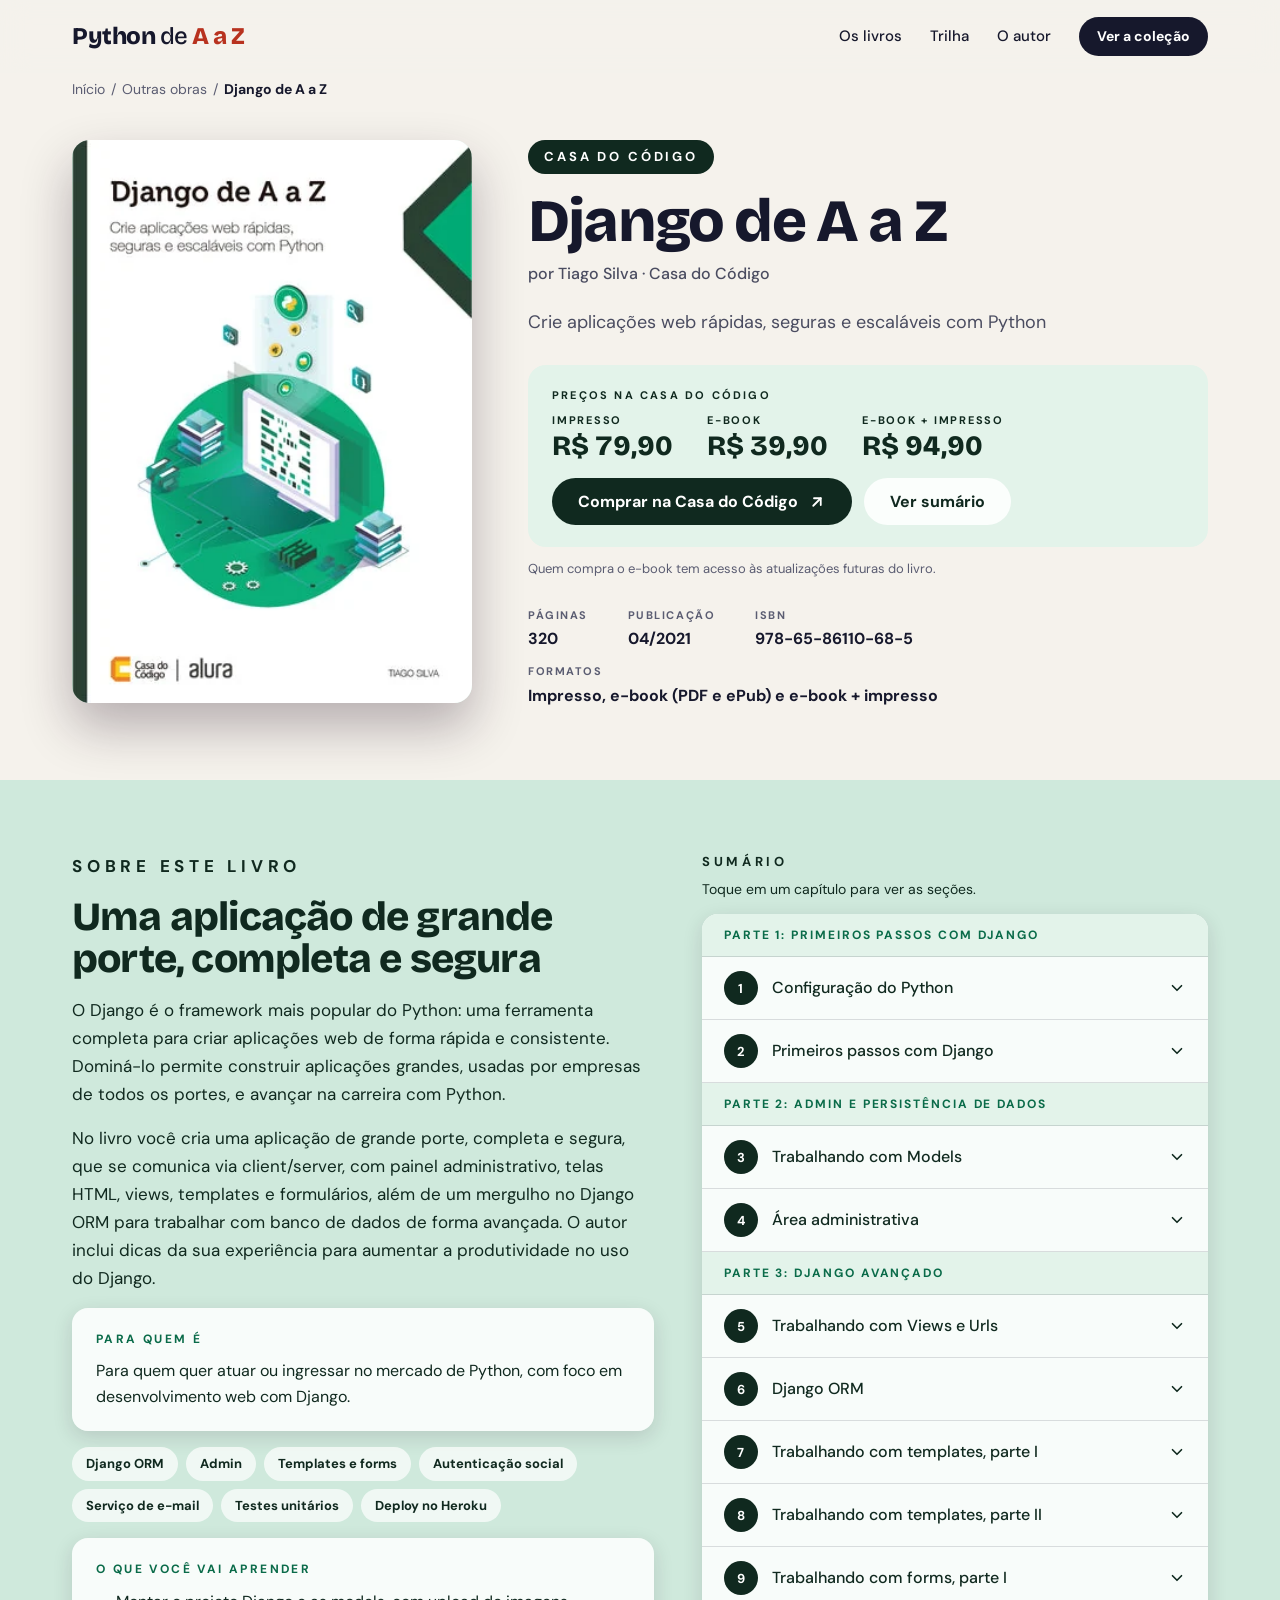
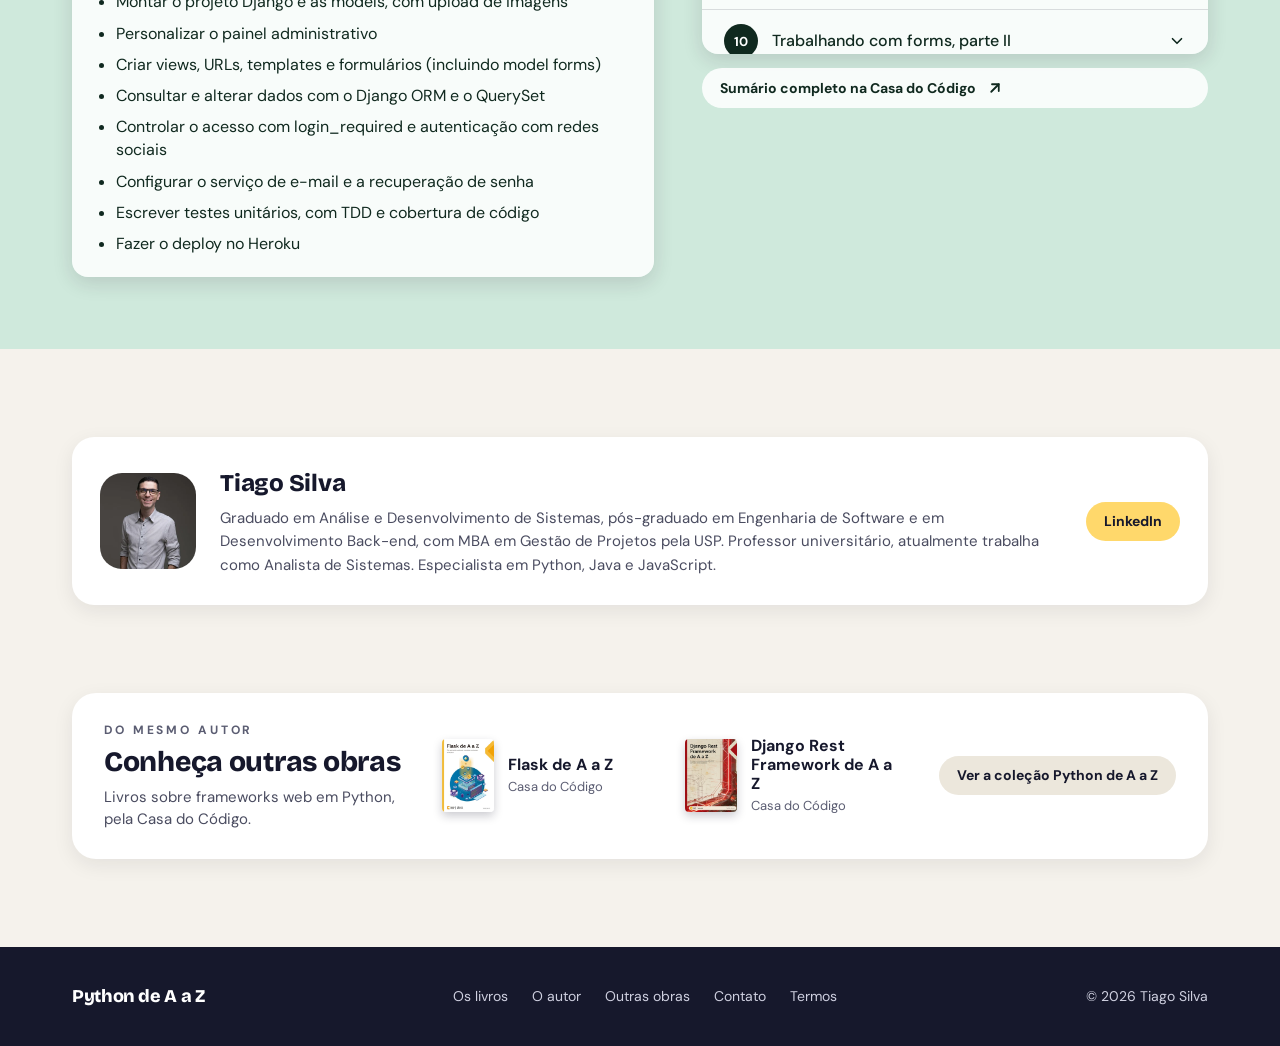
==== commit a1eece8a: "Novo livro" ====
--- a/django.html
+++ b/django.html
@@ -1,6 +1,15 @@
 <!doctype html>
 <html lang="pt-BR">
 <head>
+<!-- Google tag (gtag.js) -->
+<script async src="https://www.googletagmanager.com/gtag/js?id=G-75W0L401ED"></script>
+<script>
+  window.dataLayer = window.dataLayer || [];
+  function gtag(){dataLayer.push(arguments);}
+  gtag('js', new Date());
+
+  gtag('config', 'G-75W0L401ED');
+</script>
 <meta charset="utf-8">
 <meta name="viewport" content="width=device-width, initial-scale=1">
 <title>Django de A a Z · Tiago Silva</title>
@@ -131,7 +140,7 @@
 <section class="wrap" style="padding-bottom:clamp(48px,7vw,88px)">
   <div class="more reveal">
     <div class="more__intro"><small>Do mesmo autor</small><strong>Conheça outras obras</strong><span>Livros sobre frameworks web em Python, pela Casa do Código.</span></div>
-    <div class="more__list"><a class="mini" href="flask.html"><img src="assets/img/flask.webp" width="341" height="480" alt="" loading="lazy"><div><strong>Flask de A a Z</strong><span>Casa do Código</span></div></a><a class="mini" href="drf.html"><span class="soon" aria-hidden="true">Nov</span><div><strong>Django Rest Framework de A a Z</strong><span>Em breve · novembro</span></div></a></div>
+    <div class="more__list"><a class="mini" href="flask.html"><img src="assets/img/flask.webp" width="341" height="480" alt="" loading="lazy"><div><strong>Flask de A a Z</strong><span>Casa do Código</span></div></a><a class="mini" href="drf.html"><img src="assets/img/drf.webp" width="341" height="480" alt="" loading="lazy"><div><strong>Django Rest Framework de A a Z</strong><span>Casa do Código</span></div></a></div>
     <a class="btn btn--chip btn--sm" href="index.html#colecao">Ver a coleção Python de A a Z</a>
   </div>
 </section>
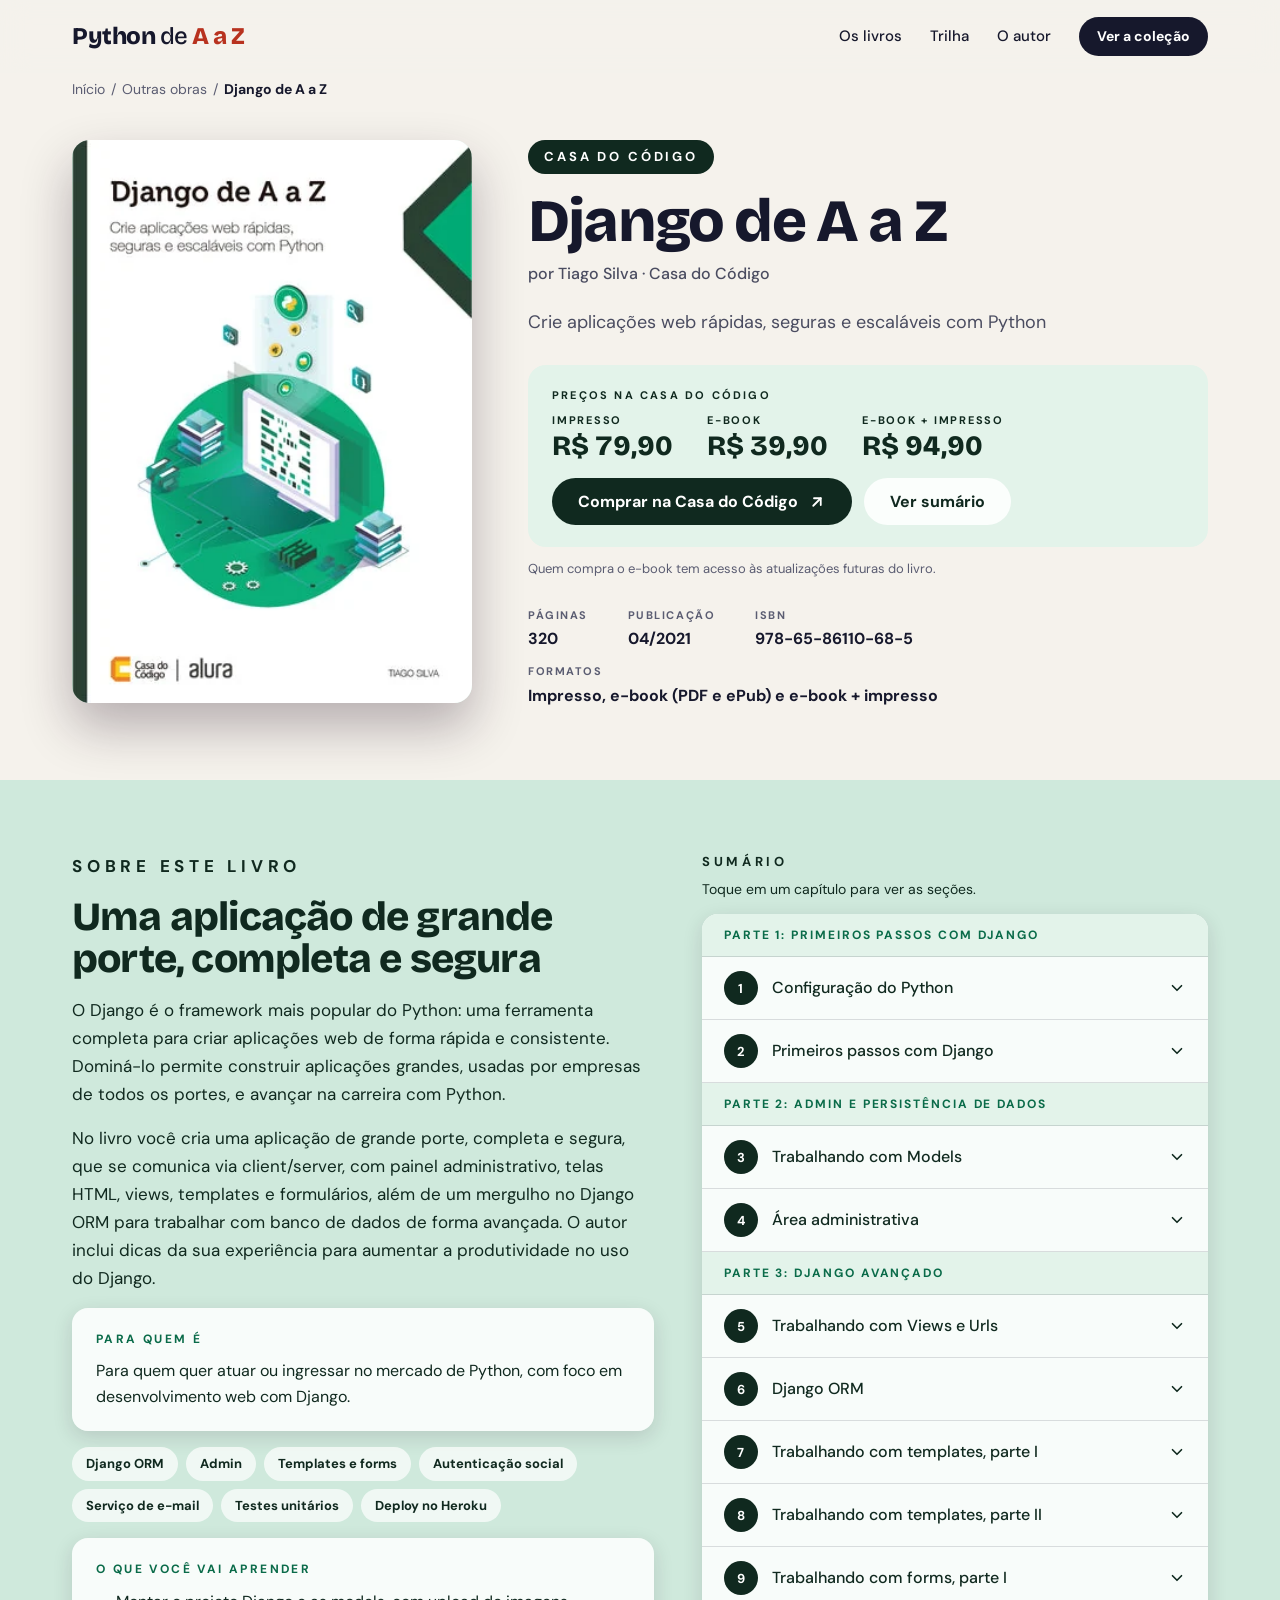
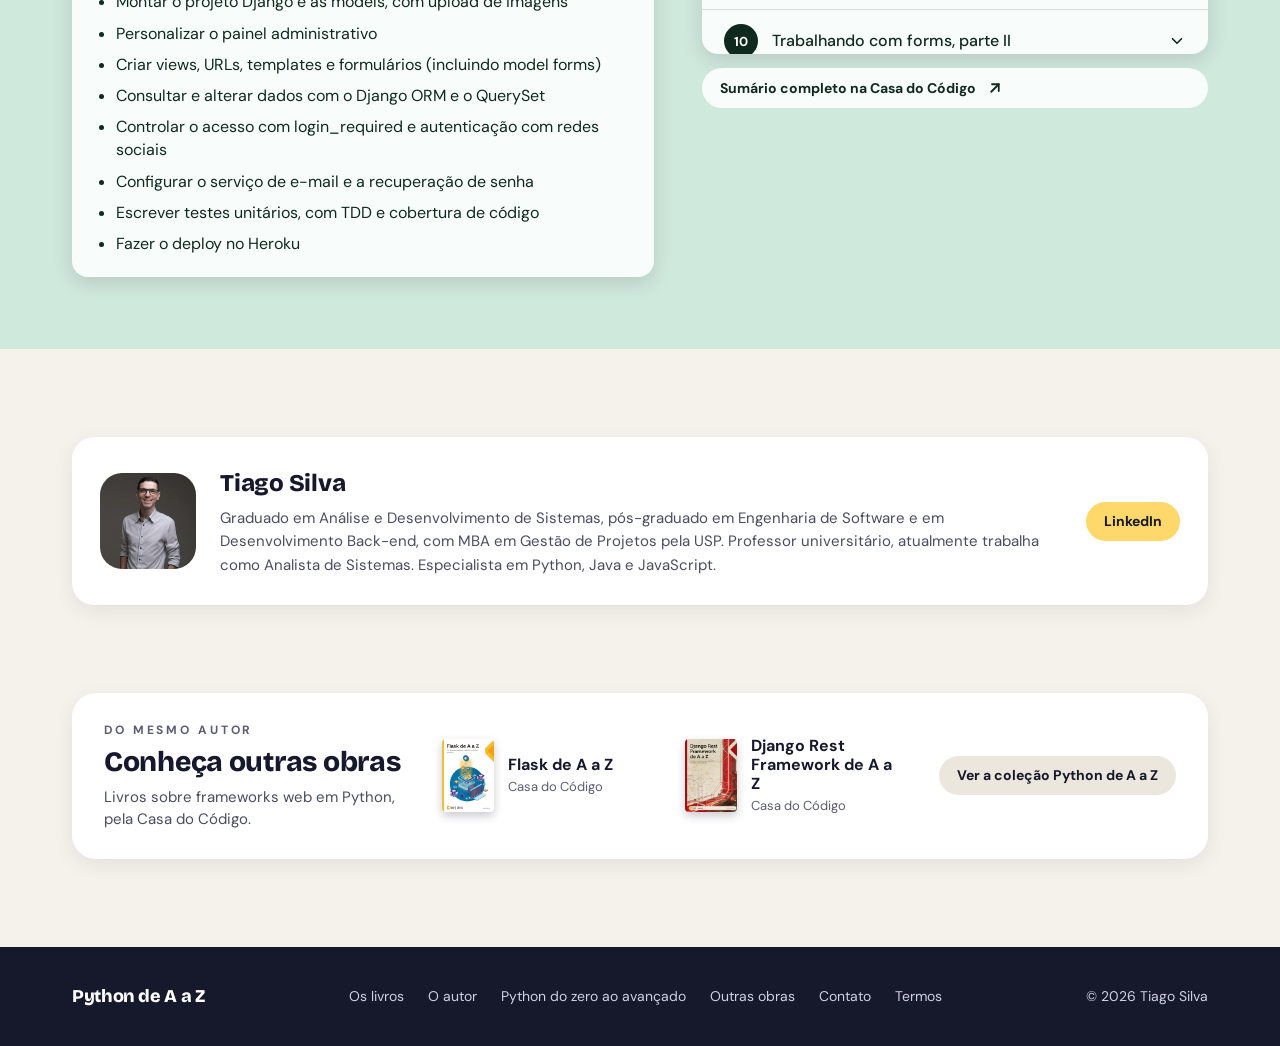
==== commit cd3aa752: "SEO" ====
--- a/django.html
+++ b/django.html
@@ -32,7 +32,7 @@
 <meta name="twitter:description" content="Crie aplicações web rápidas, seguras e escaláveis com Python. O Django é o framework mais popular do Python: uma ferramenta completa para criar aplicações…">
 <meta name="twitter:image" content="https://pythondeaaz.com.br/assets/img/og-django.jpg">
 <script type="application/ld+json">{"@context":"https://schema.org","@type":"Book","name":"Django de A a Z","url":"https://pythondeaaz.com.br/django.html","image":"https://pythondeaaz.com.br/assets/img/django.webp","description":"Crie aplicações web rápidas, seguras e escaláveis com Python","author":{"@type":"Person","name":"Tiago Silva","url":"https://www.linkedin.com/in/tiagoluizrs/"},"publisher":{"@type":"Organization","name":"Casa do Código","url":"https://www.casadocodigo.com.br"},"inLanguage":"pt-BR","datePublished":"2021-04","isbn":"9786586110685","numberOfPages":320,"offers":[{"@type":"Offer","name":"Impresso","price":"79.90","priceCurrency":"BRL","url":"https://www.casadocodigo.com.br/products/livro-django-a-z"},{"@type":"Offer","name":"E-book","price":"39.90","priceCurrency":"BRL","url":"https://www.casadocodigo.com.br/products/livro-django-a-z"},{"@type":"Offer","name":"E-book + impresso","price":"94.90","priceCurrency":"BRL","url":"https://www.casadocodigo.com.br/products/livro-django-a-z"}]}</script>
-<script type="application/ld+json">{"@context":"https://schema.org","@type":"BreadcrumbList","itemListElement":[{"@type":"ListItem","position":1,"name":"Início","item":"https://pythondeaaz.com.br/index.html"},{"@type":"ListItem","position":2,"name":"Outras obras","item":"https://pythondeaaz.com.br/outras.html"},{"@type":"ListItem","position":3,"name":"Django de A a Z","item":"https://pythondeaaz.com.br/django.html"}]}</script>
+<script type="application/ld+json">{"@context":"https://schema.org","@type":"BreadcrumbList","itemListElement":[{"@type":"ListItem","position":1,"name":"Início","item":"https://pythondeaaz.com.br/"},{"@type":"ListItem","position":2,"name":"Outras obras","item":"https://pythondeaaz.com.br/outras.html"},{"@type":"ListItem","position":3,"name":"Django de A a Z","item":"https://pythondeaaz.com.br/django.html"}]}</script>
 <link rel="icon" href="favicon.svg" type="image/svg+xml">
 <link rel="preload" href="assets/fonts/bricolage-grotesque-800.woff2" as="font" type="font/woff2" crossorigin>
 <link rel="preload" href="assets/fonts/dm-sans-500.woff2" as="font" type="font/woff2" crossorigin>
@@ -151,6 +151,7 @@
     <nav aria-label="Rodapé">
       <a href="index.html#colecao">Os livros</a>
       <a href="index.html#autor">O autor</a>
+      <a href="livro-python-do-basico-ao-avancado.html">Python do zero ao avançado</a>
       <a href="outras.html">Outras obras</a>
       <a href="mailto:tiagoluizrs@gmail.com">Contato</a>
       <a href="termos.html">Termos</a>
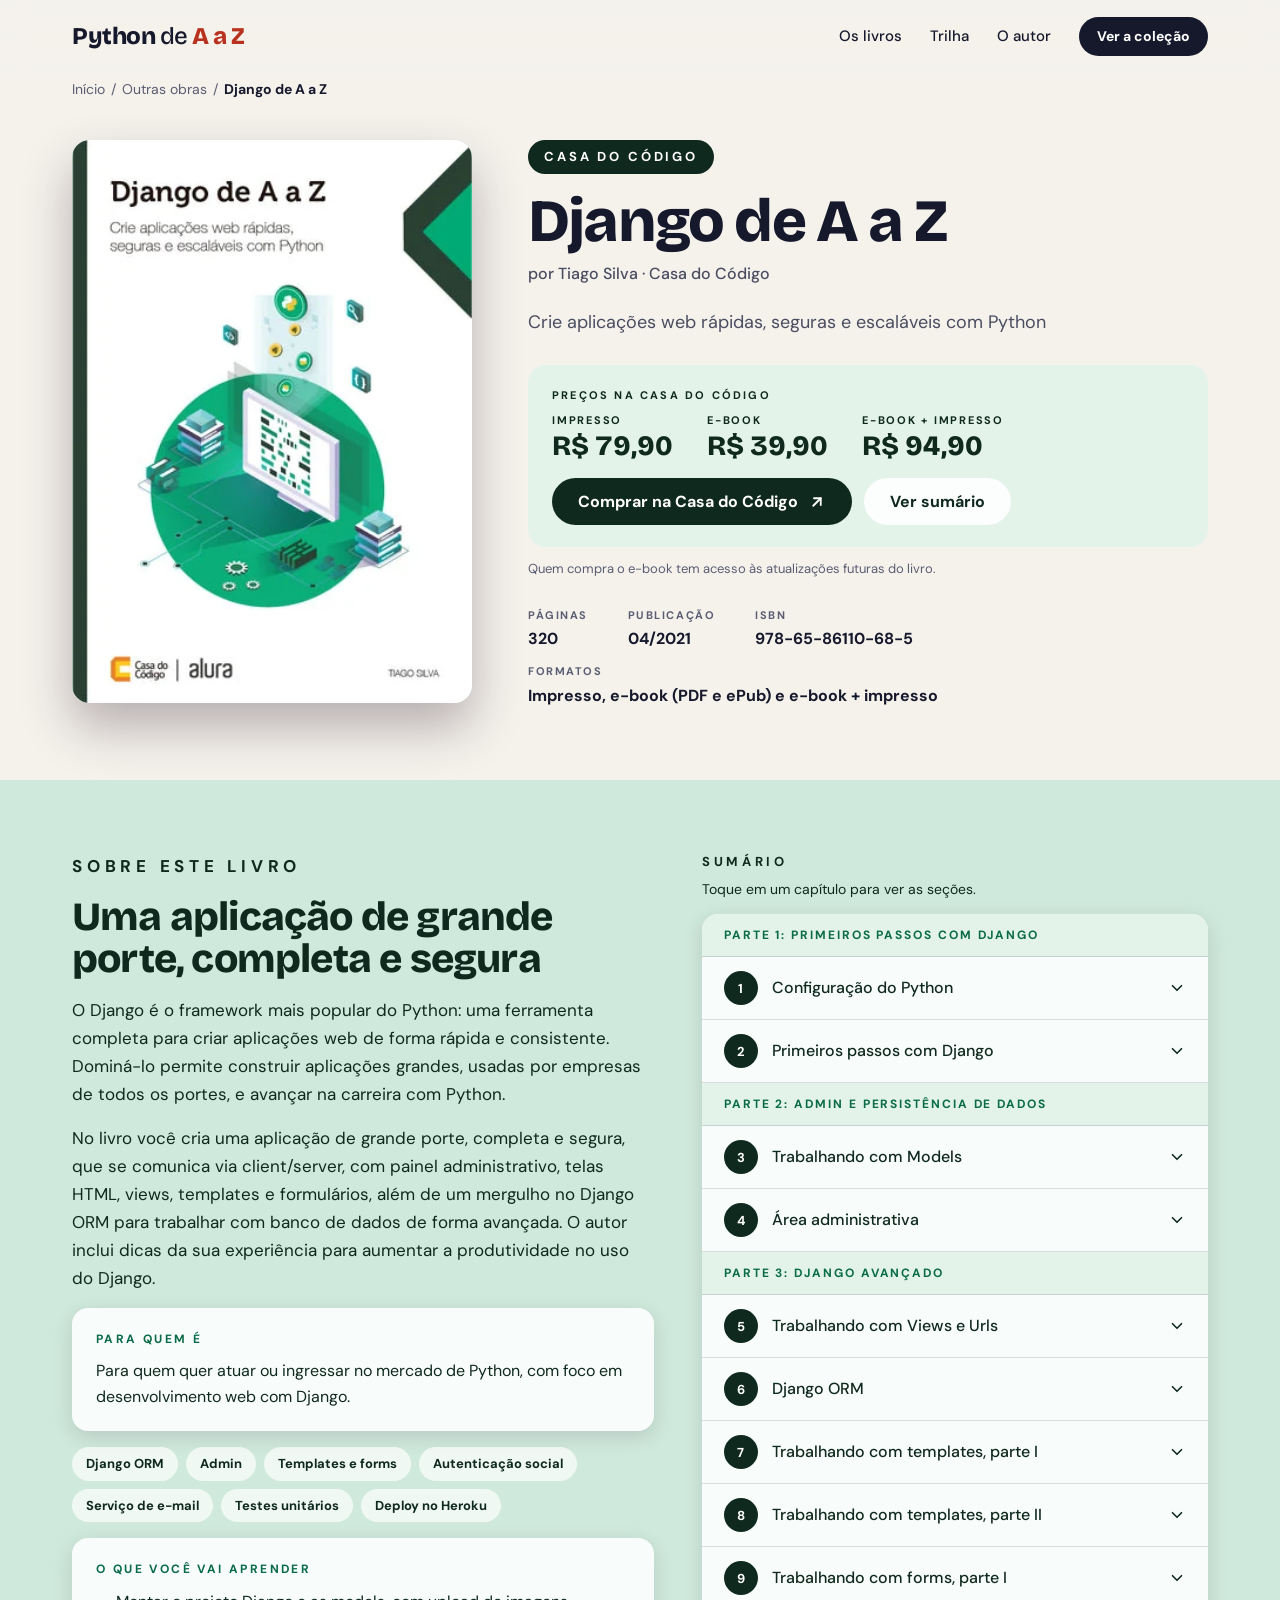
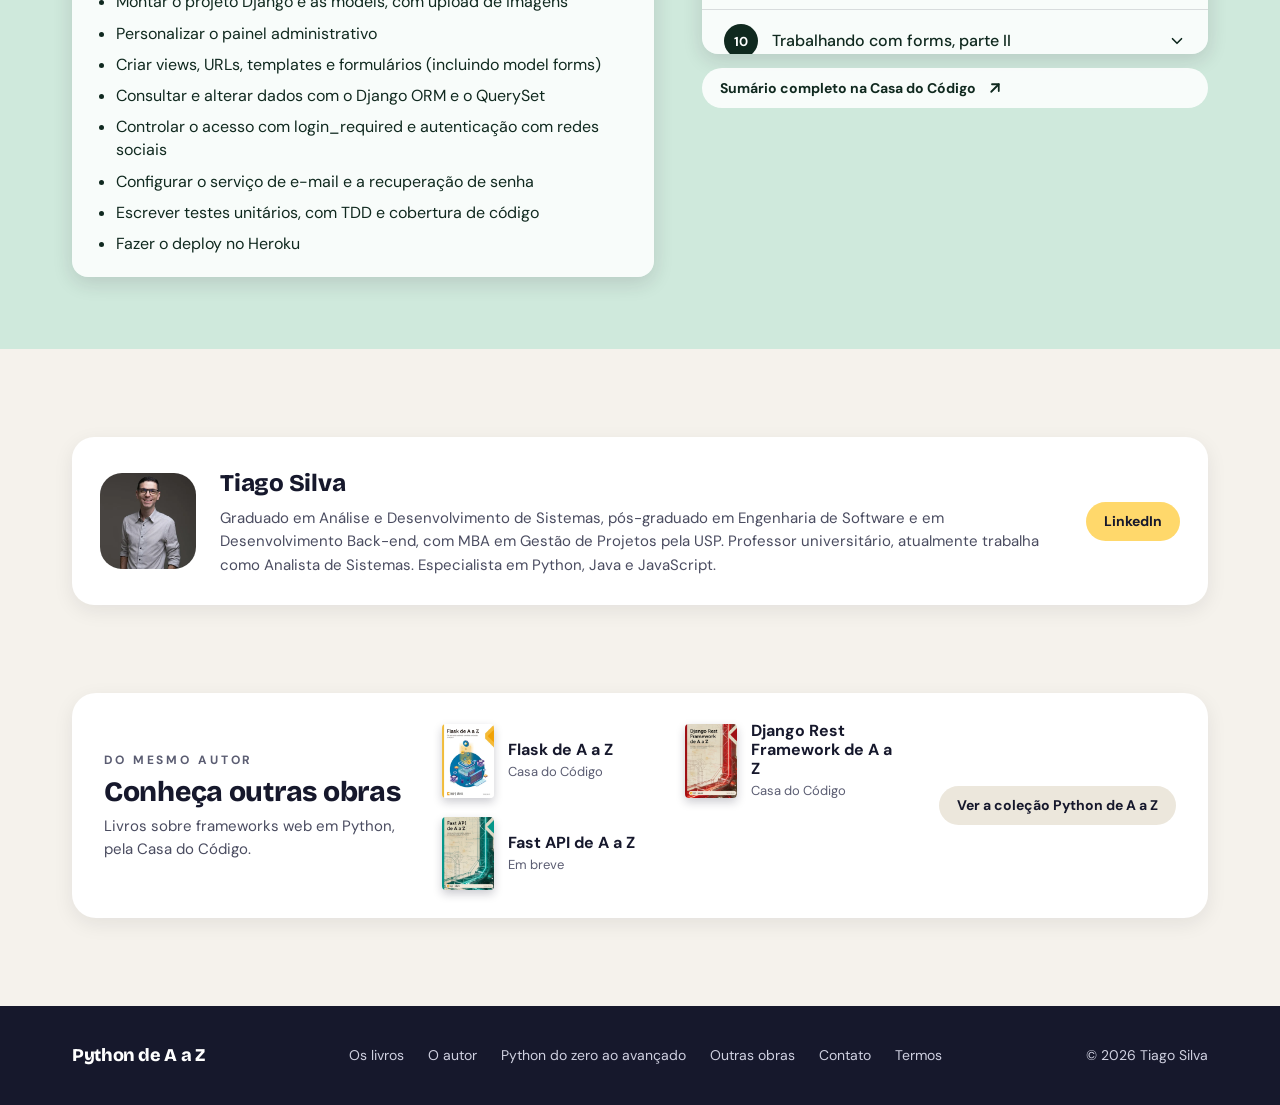
==== commit 94ec729a: "Novo livro: Fast API de A a Z (em breve) Página do livro com capa, sumário e botão para avisar o lan" ====
--- a/django.html
+++ b/django.html
@@ -140,7 +140,7 @@
 <section class="wrap" style="padding-bottom:clamp(48px,7vw,88px)">
   <div class="more reveal">
     <div class="more__intro"><small>Do mesmo autor</small><strong>Conheça outras obras</strong><span>Livros sobre frameworks web em Python, pela Casa do Código.</span></div>
-    <div class="more__list"><a class="mini" href="flask.html"><img src="assets/img/flask.webp" width="341" height="480" alt="" loading="lazy"><div><strong>Flask de A a Z</strong><span>Casa do Código</span></div></a><a class="mini" href="drf.html"><img src="assets/img/drf.webp" width="341" height="480" alt="" loading="lazy"><div><strong>Django Rest Framework de A a Z</strong><span>Casa do Código</span></div></a></div>
+    <div class="more__list"><a class="mini" href="flask.html"><img src="assets/img/flask.webp" width="341" height="480" alt="" loading="lazy"><div><strong>Flask de A a Z</strong><span>Casa do Código</span></div></a><a class="mini" href="drf.html"><img src="assets/img/drf.webp" width="341" height="480" alt="" loading="lazy"><div><strong>Django Rest Framework de A a Z</strong><span>Casa do Código</span></div></a><a class="mini" href="fastapi.html"><img src="assets/img/fastapi.webp" width="341" height="480" alt="" loading="lazy"><div><strong>Fast API de A a Z</strong><span>Em breve</span></div></a></div>
     <a class="btn btn--chip btn--sm" href="index.html#colecao">Ver a coleção Python de A a Z</a>
   </div>
 </section>
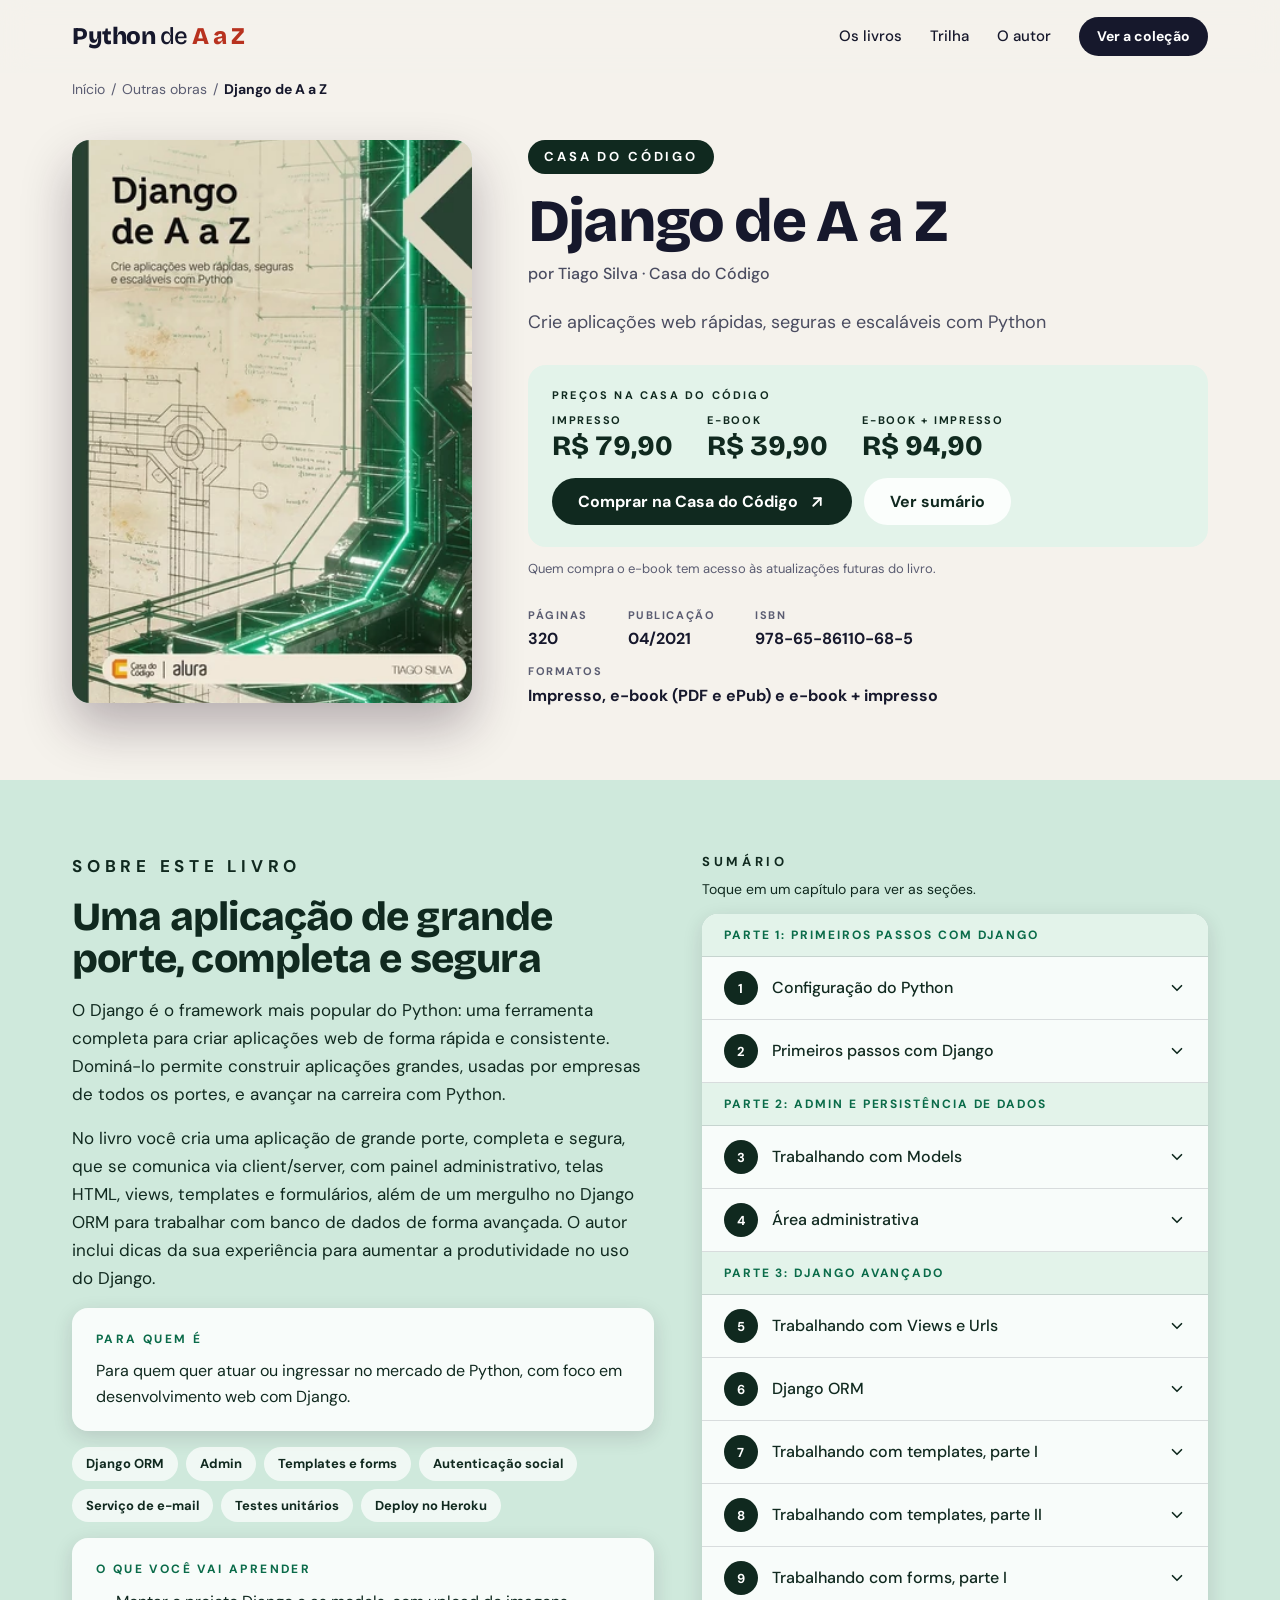
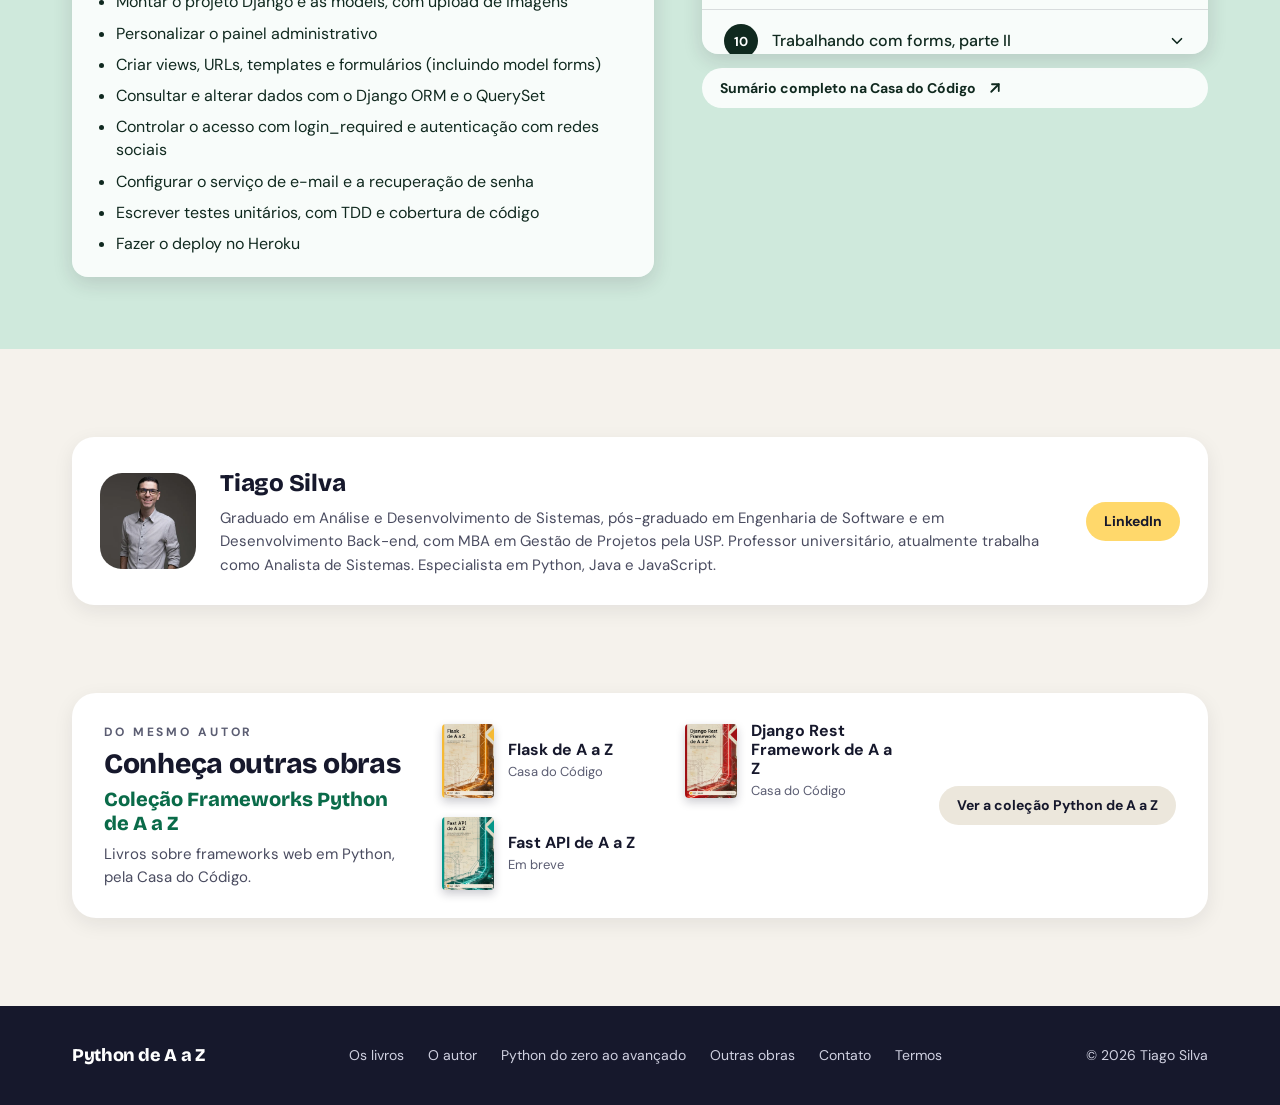
==== commit bf63b4d5: "Subtítulo 'Coleção Frameworks Python de A a Z' em Conheça outras obras" ====
--- a/django.html
+++ b/django.html
@@ -139,7 +139,7 @@
 
 <section class="wrap" style="padding-bottom:clamp(48px,7vw,88px)">
   <div class="more reveal">
-    <div class="more__intro"><small>Do mesmo autor</small><strong>Conheça outras obras</strong><span>Livros sobre frameworks web em Python, pela Casa do Código.</span></div>
+    <div class="more__intro"><small>Do mesmo autor</small><strong>Conheça outras obras</strong><em>Coleção Frameworks Python de A a Z</em><span>Livros sobre frameworks web em Python, pela Casa do Código.</span></div>
     <div class="more__list"><a class="mini" href="flask.html"><img src="assets/img/flask.webp" width="341" height="480" alt="" loading="lazy"><div><strong>Flask de A a Z</strong><span>Casa do Código</span></div></a><a class="mini" href="drf.html"><img src="assets/img/drf.webp" width="341" height="480" alt="" loading="lazy"><div><strong>Django Rest Framework de A a Z</strong><span>Casa do Código</span></div></a><a class="mini" href="fastapi.html"><img src="assets/img/fastapi.webp" width="341" height="480" alt="" loading="lazy"><div><strong>Fast API de A a Z</strong><span>Em breve</span></div></a></div>
     <a class="btn btn--chip btn--sm" href="index.html#colecao">Ver a coleção Python de A a Z</a>
   </div>
--- a/css/site.min.css
+++ b/css/site.min.css
@@ -1 +1 @@
-@font-face{font-family:Bricolage Grotesque;font-weight:500;font-display:swap;src:url(../assets/fonts/bricolage-grotesque-500.woff2) format("woff2")}@font-face{font-family:Bricolage Grotesque;font-weight:800;font-display:swap;src:url(../assets/fonts/bricolage-grotesque-800.woff2) format("woff2")}@font-face{font-family:DM Sans;font-weight:400;font-display:swap;src:url(../assets/fonts/dm-sans-400.woff2) format("woff2")}@font-face{font-family:DM Sans;font-weight:500;font-display:swap;src:url(../assets/fonts/dm-sans-500.woff2) format("woff2")}@font-face{font-family:DM Sans;font-weight:700;font-display:swap;src:url(../assets/fonts/dm-sans-700.woff2) format("woff2")}:root{--paper: #f5f2ec;--paper-2: #ebe5d8;--chip: #ece7dc;--ink: #16182c;--muted: #4a4c60;--soft: #5b5d72;--gold: #ffd86b;--on-dark: #cfd0e0;--accent: #16182c;--font-display: "Bricolage Grotesque", system-ui, sans-serif;--font-body: "DM Sans", system-ui, sans-serif;--maxw: 1200px;--gutter: clamp(20px, 4vw, 32px);--header-h: 72px;--ease: cubic-bezier(.2, .7, .2, 1)}[data-vol="1"]{--v-bg: #f2a47a;--v-ink: #2a1f4d;--v-accent: #b8321f}[data-vol="2"]{--v-bg: #8fd0e0;--v-ink: #16224a;--v-accent: #c2410c}[data-vol="3"]{--v-bg: #cfe8c4;--v-ink: #17382a;--v-accent: #b45309}[data-vol="4"]{--v-bg: #f3e1a0;--v-ink: #3a2c08;--v-accent: #9a3412}[data-vol="5"]{--v-bg: #ec9a82;--v-ink: #3a1608;--v-accent: #b8321f}*,*:before,*:after{box-sizing:border-box}html{-webkit-text-size-adjust:100%;scroll-padding-top:calc(var(--header-h) + 12px)}html.lenis,html.lenis body{height:auto}.lenis.lenis-smooth{scroll-behavior:auto!important}.lenis.lenis-stopped{overflow:hidden}body{margin:0;background:var(--paper);color:var(--ink);font-family:var(--font-body);line-height:1.5;-webkit-font-smoothing:antialiased}img{display:block;max-width:100%;height:auto}a{color:inherit;text-decoration:none}h1,h2,h3,p{margin:0}:focus-visible{outline:3px solid var(--gold);outline-offset:3px;border-radius:6px}.skip{position:absolute;left:12px;top:-60px;z-index:100;padding:10px 16px;border-radius:999px;background:var(--gold);color:var(--ink);font-weight:700;transition:top .2s}.skip:focus{top:12px}[hidden]{display:none!important}.wrap{max-width:var(--maxw);margin:0 auto;padding-inline:var(--gutter)}.eyebrow{font-size:13px;font-weight:700;letter-spacing:.28em;text-transform:uppercase}.display{font-family:var(--font-display);font-weight:800;letter-spacing:-.02em;line-height:1.02}.btn{display:inline-flex;align-items:center;gap:10px;padding:14px 26px;border-radius:999px;font-weight:700;font-size:16px;line-height:1.2;transition:transform .25s var(--ease),filter .25s,box-shadow .25s;will-change:transform}.btn:hover{transform:translateY(-2px);filter:brightness(1.06);box-shadow:0 10px 22px #16182c38}.btn:active{transform:translateY(0)}.btn--dark{background:var(--ink);color:#fff}.btn--gold{background:var(--gold);color:var(--ink)}.btn--ghost{background:#ffffff24;color:#fff}.btn--chip{background:var(--chip);color:var(--ink)}.btn--sm{padding:11px 18px;font-size:14px}.site-header{position:sticky;top:0;z-index:50;background:#f5f2ecd1;-webkit-backdrop-filter:blur(14px) saturate(1.2);backdrop-filter:blur(14px) saturate(1.2);border-bottom:1px solid transparent;transition:border-color .3s,box-shadow .3s}.site-header.is-scrolled{border-bottom-color:#16182c1a;box-shadow:0 6px 24px #16182c0f}.site-header .wrap{min-height:var(--header-h);display:flex;align-items:center;justify-content:space-between;gap:16px;flex-wrap:wrap;padding-block:10px}.logo{font-family:var(--font-display);font-weight:800;font-size:24px;letter-spacing:-.02em}.logo span{font-weight:500}.logo b{color:#b8321f;font-weight:800}.nav{display:flex;align-items:center;flex-wrap:wrap;gap:8px 28px;font-size:15px;font-weight:500}.nav a:not(.btn){position:relative;padding-block:6px}.nav a:not(.btn):after{content:"";position:absolute;left:0;right:0;bottom:0;height:2px;background:currentColor;transform:scaleX(0);transform-origin:left;transition:transform .3s var(--ease)}.nav a:not(.btn):hover:after,.nav a[aria-current=true]:after{transform:scaleX(1)}.hero{background:var(--ink);color:#fff;overflow:hidden;--p: 0}.hero .wrap{display:grid;grid-template-columns:minmax(0,1.05fr) minmax(0,1fr);align-items:center;gap:clamp(24px,5vw,56px);padding-block:clamp(44px,7vw,72px) clamp(56px,8vw,88px)}.hero__text{display:flex;flex-direction:column;align-items:flex-start}.badge{padding:7px 16px;border-radius:999px;background:var(--gold);color:var(--ink);font-size:13px;font-weight:700;letter-spacing:.22em;text-transform:uppercase}.hero .eyebrow{margin-top:22px;color:var(--on-dark)}.hero h1{margin-top:12px;font-family:var(--font-display);font-weight:800;font-size:clamp(64px,11vw,104px);line-height:.92;letter-spacing:-.03em}.hero__sub{display:flex;align-items:baseline;gap:16px;margin-top:4px;font-family:var(--font-display);font-size:clamp(32px,5vw,48px);line-height:1;letter-spacing:-.02em}.hero__sub span{font-weight:500}.hero__sub b{font-weight:800;color:var(--gold)}.hero__lead{margin-top:26px;max-width:480px;font-size:18px;line-height:1.55;font-weight:500;color:var(--on-dark)}.hero__cta{margin-top:32px;display:flex;flex-wrap:wrap;gap:14px}.fan{position:relative;width:100%;max-width:560px;margin-inline:auto;aspect-ratio:560 / 520}.fan__book{position:absolute;bottom:0;left:calc(50% + var(--x));width:var(--w);z-index:var(--z);transform-origin:50% 100%;transform:translate(-50%,calc(var(--drop) + var(--p) * var(--par))) rotate(calc(var(--rot) + var(--p) * var(--spin)));will-change:transform}.fan__book a{display:block;border-radius:14px;box-shadow:0 18px 40px #00000061;transition:transform .45s var(--ease),box-shadow .45s;animation:rise .9s var(--ease) both;animation-delay:calc(var(--i) * .11s + .15s)}.fan__book a:hover{transform:translateY(-14px) scale(1.04);box-shadow:0 30px 56px #00000080}.fan__book img{border-radius:14px;aspect-ratio:16 / 23;width:100%;object-fit:cover}@keyframes rise{0%{opacity:0;transform:translateY(70px) scale(.94)}to{opacity:1;transform:none}}.stats{background:var(--paper)}.stats .wrap{display:grid;grid-template-columns:repeat(4,1fr);gap:16px;padding-block:44px 8px}.stat{text-align:center;padding:8px}.stat b{display:block;font-family:var(--font-display);font-weight:800;font-size:clamp(36px,5vw,56px);line-height:1;letter-spacing:-.02em;font-variant-numeric:tabular-nums}.stat span{display:block;margin-top:8px;font-size:14px;font-weight:700;letter-spacing:.16em;text-transform:uppercase;color:var(--soft)}.section{padding-block:clamp(56px,8vw,88px)}.section__head{display:flex;flex-wrap:wrap;align-items:flex-end;justify-content:space-between;gap:16px}.section__head h2{margin-top:10px;font-size:clamp(34px,5vw,48px)}.section__head p{max-width:380px;font-size:16px;line-height:1.5;color:var(--muted)}.books{margin-top:40px;display:grid;grid-template-columns:repeat(5,minmax(0,1fr));gap:24px}.card{display:flex;flex-direction:column;gap:16px}.card__cover{display:block;border-radius:12px;overflow:hidden;background:var(--v-bg);box-shadow:0 10px 24px #28142833;transition:transform .5s var(--ease),box-shadow .5s;will-change:transform}.card__cover img{width:100%;aspect-ratio:16 / 23;object-fit:cover}.card:hover .card__cover{transform:translateY(-8px) rotate(-1deg);box-shadow:0 22px 40px #28142847}.card__vol{font-size:12px;font-weight:700;letter-spacing:.2em;text-transform:uppercase;color:var(--v-accent)}.card h3{margin-top:6px;font-family:var(--font-display);font-weight:800;font-size:22px;line-height:1.1;letter-spacing:-.01em}.card p{margin-top:6px;font-size:14px;line-height:1.5;color:var(--muted)}.card__actions{display:flex;flex-wrap:wrap;gap:10px;margin-top:auto}.trail{margin-top:24px;background:var(--ink);color:#fff;--tp: 0}.trail .wrap{padding-block:clamp(56px,8vw,80px)}.trail .eyebrow{color:var(--gold)}.trail h2{margin-top:10px;font-size:clamp(32px,5vw,44px);line-height:1.05}.steps{margin-top:40px;display:grid;grid-template-columns:repeat(5,minmax(0,1fr));gap:20px;list-style:none;padding:0}.step{display:flex;flex-direction:column;gap:12px}.step__top{display:flex;align-items:center;gap:12px}.node{flex:0 0 auto;width:44px;height:44px;border-radius:999px;display:grid;place-items:center;background:#ffffff24;color:#ffffffb3;font-family:var(--font-display);font-weight:800;font-size:20px;transition:background .5s var(--ease),color .5s,transform .5s var(--ease),box-shadow .5s}.step.is-on .node{background:var(--v-bg);color:var(--v-ink);transform:scale(1.12);box-shadow:0 0 0 6px #ffffff14}.rail{flex:1 1 auto;height:2px;background:#ffffff38;position:relative;overflow:hidden}.rail:after{content:"";position:absolute;inset:0;background:var(--gold);transform:scaleX(var(--fill, 0));transform-origin:left}.step h3{font-size:16px;line-height:1.25;font-weight:700}.step p{font-size:14px;line-height:1.5;color:var(--on-dark)}.author{display:grid;grid-template-columns:minmax(240px,320px) minmax(0,1fr);align-items:center;gap:clamp(28px,5vw,48px)}.author__photo{border-radius:28px;overflow:hidden;background:#e3ddd0;box-shadow:0 18px 40px #16182c2e;aspect-ratio:1}.author__photo img{width:100%;height:100%;object-fit:cover;transform:scale(var(--s, 1.12));transition:transform 1.2s var(--ease)}.author__photo.is-in img{--s: 1}.author__body{display:flex;flex-direction:column;gap:14px}.author h2{font-size:clamp(34px,5vw,44px);line-height:1.05}.author p{max-width:560px;font-size:17px;line-height:1.6;color:var(--muted)}.reviews{background:var(--paper-2)}.reviews__grid{margin-top:36px;display:flex;flex-wrap:wrap;gap:20px}.review{flex:1 1 300px;padding:26px;border-radius:18px;background:#ffffffdb;box-shadow:0 6px 20px #2814281f;display:flex;flex-direction:column;gap:14px}.stars{display:flex;gap:3px}.more{padding:28px 32px;border-radius:24px;background:#fff;box-shadow:0 6px 20px #16182c14;display:flex;flex-wrap:wrap;align-items:center;justify-content:space-between;gap:24px 40px}.more__intro{flex:1 1 280px;display:flex;flex-direction:column;gap:8px}.more__intro small{font-size:12px;font-weight:700;letter-spacing:.24em;text-transform:uppercase;color:var(--soft)}.more__intro strong{font-family:var(--font-display);font-weight:800;font-size:28px;line-height:1.1;letter-spacing:-.01em}.more__intro span{font-size:15px;color:var(--muted)}.more__list{flex:2 1 420px;display:flex;flex-wrap:wrap;gap:16px 28px}.mini{flex:1 1 160px;display:flex;align-items:center;gap:14px;transition:transform .3s var(--ease)}.mini:hover{transform:translate(4px)}.mini img,.mini .soon{flex:0 0 52px;width:52px;aspect-ratio:341 / 480;object-fit:cover;border-radius:4px;box-shadow:0 4px 10px #16182c38}.mini .soon{display:grid;place-items:center;background:var(--ink);color:var(--gold);font-size:10px;font-weight:700;letter-spacing:.1em;text-transform:uppercase}.mini strong{display:block;font-size:16px;line-height:1.2}.mini span{display:block;margin-top:3px;font-size:13px;color:var(--soft)}.cta{text-align:center;display:flex;flex-direction:column;align-items:center;gap:22px}.cta h2{max-width:720px;font-size:clamp(36px,6vw,52px)}.cta p{max-width:520px;font-size:17px;line-height:1.55;color:var(--muted)}.site-footer{background:var(--ink);color:var(--on-dark)}.site-footer .wrap{padding-block:36px;display:flex;flex-wrap:wrap;align-items:center;justify-content:space-between;gap:16px;font-size:14px}.site-footer .logo{font-size:18px;color:#fff}.site-footer nav{display:flex;flex-wrap:wrap;gap:8px 24px}.site-footer a:hover{color:#fff}.js .reveal{opacity:0;transform:translateY(28px);transition:opacity .8s var(--ease),transform .8s var(--ease);transition-delay:calc(var(--i, 0) * 90ms)}.js .reveal.is-in{opacity:1;transform:none}@media(max-width:1080px){.books,.steps{grid-template-columns:repeat(3,minmax(0,1fr))}}@media(max-width:820px){.hero .wrap{grid-template-columns:1fr}.fan{max-width:440px}.stats .wrap{grid-template-columns:repeat(2,1fr)}.author{grid-template-columns:1fr}.author__photo{max-width:320px}.nav a:not(.btn){display:none}.books{grid-template-columns:repeat(2,minmax(0,1fr));gap:20px}.steps{grid-template-columns:1fr;gap:28px}}@media(max-width:480px){.books{grid-template-columns:1fr 1fr}.card h3{font-size:18px}.hero__cta .btn{width:100%;justify-content:center}}@media(prefers-reduced-motion:reduce){*,*:before,*:after{animation:none!important;transition:none!important;scroll-behavior:auto!important}.js .reveal{opacity:1;transform:none}.fan__book{transform:translate(-50%,var(--drop)) rotate(var(--rot))}.author__photo img{transform:none}.rail:after{transform:scaleX(1)}.step .node{background:var(--v-bg);color:var(--v-ink)}}[data-vol="1"]{--v-tint: #fde3d0}[data-vol="2"]{--v-tint: #d3edf4}[data-vol="3"]{--v-tint: #e6f3df}[data-vol="4"]{--v-tint: #f8eec8}[data-vol="5"]{--v-tint: #fbddd2}.crumbs{padding-block:6px 0;font-size:14px;color:var(--soft)}.crumbs a:hover{text-decoration:underline}.crumbs b{color:var(--ink)}.crumbs span{padding-inline:6px}.bookhero{padding-block:clamp(24px,4vw,40px) clamp(48px,7vw,72px)}.bookhero__grid{display:grid;grid-template-columns:minmax(240px,400px) minmax(0,1fr);gap:clamp(28px,5vw,56px);align-items:start}.bookhero__cover{position:relative;border-radius:18px;background:var(--v-bg, #16182c);box-shadow:0 24px 50px #2814284d;overflow:hidden;--rx: 0deg;--ry: 0deg;transform:perspective(1000px) rotateX(var(--rx)) rotateY(var(--ry));transition:transform .35s var(--ease);will-change:transform}.bookhero__cover img{width:100%;aspect-ratio:16 / 23;object-fit:cover}.bookhero__cover.is-tilting{transition:transform .08s linear}.soon-tile{aspect-ratio:16 / 23;display:flex;flex-direction:column;align-items:center;justify-content:center;gap:14px;text-align:center;padding:24px;background:var(--v-accent, #a11d20);color:var(--gold)}.soon-tile b{font-family:var(--font-display);font-weight:800;font-size:clamp(44px,7vw,64px);line-height:1.02;letter-spacing:-.02em}.soon-tile span{font-size:12px;font-weight:700;letter-spacing:.22em;text-transform:uppercase;color:var(--on-dark)}.bookhero__info{display:flex;flex-direction:column}.pill{align-self:flex-start;padding:7px 16px;border-radius:999px;background:var(--v-ink, var(--ink));color:#fff;font-size:13px;font-weight:700;letter-spacing:.22em;text-transform:uppercase}.pill--gold{background:var(--gold);color:var(--ink)}.bookhero h1{margin-top:18px;font-size:clamp(38px,6vw,60px);line-height:.98;letter-spacing:-.03em}.bookhero h1 span{color:var(--v-accent, var(--ink))}.by{margin-top:12px;font-size:16px;font-weight:500;color:var(--muted)}.lead{margin-top:22px;max-width:560px;font-size:18px;line-height:1.6;color:var(--muted)}.buybox{margin-top:28px;padding:22px 24px;border-radius:18px;background:var(--v-tint, var(--chip));display:flex;flex-wrap:wrap;align-items:center;justify-content:space-between;gap:18px}.prices{display:flex;flex-wrap:wrap;gap:14px 34px}.price small{display:block;font-size:11px;font-weight:700;letter-spacing:.16em;text-transform:uppercase;color:var(--v-ink, var(--ink))}.price b{display:block;margin-top:4px;font-family:var(--font-display);font-weight:800;font-size:32px;line-height:1;color:var(--v-ink, var(--ink));font-variant-numeric:tabular-nums}.buybox__actions{display:flex;flex-wrap:wrap;gap:12px}.btn--v{background:var(--v-ink, var(--ink));color:#fff}.btn--white{background:#ffffffdb;color:var(--v-ink, var(--ink))}.btn svg{width:18px;height:18px;flex:0 0 auto}.note{margin-top:12px;font-size:13px;line-height:1.5;color:var(--soft)}.ficha{margin:28px 0 0;display:flex;flex-wrap:wrap;gap:12px 40px;font-size:14px}.ficha dt{font-size:11px;font-weight:700;letter-spacing:.14em;text-transform:uppercase;color:var(--soft)}.ficha dd{margin:4px 0 0;font-size:16px;font-weight:700}.about{background:var(--v-bg, var(--paper-2));color:var(--v-ink, var(--ink))}.about__grid{display:grid;grid-template-columns:minmax(0,1.15fr) minmax(0,1fr);gap:clamp(28px,5vw,48px);align-items:start;padding-block:clamp(48px,7vw,72px)}.about__text{display:flex;flex-direction:column;gap:16px}.about__text h2{font-size:clamp(32px,4.6vw,40px);line-height:1.05}.about__text p{font-size:17px;line-height:1.65}.card-soft{padding:22px 24px;border-radius:16px;background:#ffffffdb;box-shadow:0 6px 20px #28142824;color:var(--v-ink, var(--ink))}.card-soft h3,.card-dark h3{font-size:12px;font-weight:700;letter-spacing:.2em;text-transform:uppercase}.card-soft h3{color:var(--v-accent, var(--ink))}.card-soft ul{margin:12px 0 0;padding-left:20px;display:flex;flex-direction:column;gap:8px;font-size:16px;line-height:1.45}.card-soft p{margin-top:10px;font-size:16px;line-height:1.6}.card-dark{padding:22px 24px;border-radius:16px;background:var(--v-ink, var(--ink));color:#fff}.card-dark h3{color:var(--gold)}.card-dark p{margin-top:10px;font-size:16px;line-height:1.6}.chips{display:flex;flex-wrap:wrap;gap:8px}.chip{padding:7px 14px;border-radius:999px;background:#ffffffb3;font-size:13px;font-weight:700}.toc-wrap{display:flex;flex-direction:column;gap:14px}.toc-wrap h2{font-size:13px;font-weight:700;letter-spacing:.28em;text-transform:uppercase;font-family:var(--font-body)}.toc-wrap>p{margin-top:-6px;font-size:14px}.toc{border-radius:16px;overflow:hidden;background:#ffffffdb;box-shadow:0 6px 20px #28142824;color:var(--v-ink, var(--ink))}.toc__scroll{max-height:740px;overflow-y:auto;scrollbar-width:thin;overscroll-behavior:contain}.toc__part{position:sticky;top:0;z-index:1;padding:12px 22px;background:var(--v-tint, var(--chip));border-bottom:1px solid rgba(22,24,44,.14);font-size:12px;font-weight:700;letter-spacing:.16em;text-transform:uppercase;color:var(--v-accent, var(--ink))}.toc details{border-bottom:1px solid rgba(22,24,44,.14)}.toc summary{list-style:none;cursor:pointer;display:flex;align-items:center;gap:14px;padding:14px 22px;transition:background .2s}.toc summary::-webkit-details-marker{display:none}.toc summary:hover{background:#16182c0a}.toc details[open]>summary{background:#16182c0f}.toc__n{flex:0 0 auto;width:34px;height:34px;border-radius:999px;background:var(--v-ink, var(--ink));color:#fff;display:grid;place-items:center;font-weight:700;font-size:13px}.toc__t{flex:1 1 auto;min-width:0;font-weight:500;font-size:16px;line-height:1.3}.toc__p{flex:0 0 auto;font-size:13px;color:var(--muted)}.toc__chev{flex:0 0 auto;width:18px;height:18px;transition:transform .25s var(--ease)}.toc details[open] .toc__chev{transform:rotate(180deg)}.toc__d{padding:18px 22px 18px 70px;font-size:15px;line-height:1.55;color:var(--muted);animation:fade-down .35s var(--ease)}.toc__d ul{margin:0;padding-left:18px;display:flex;flex-direction:column;gap:4px}@keyframes fade-down{0%{opacity:0;transform:translateY(-6px)}to{opacity:1;transform:none}}.others h2{font-size:clamp(28px,4vw,36px)}.others__grid{margin-top:28px;display:grid;grid-template-columns:repeat(4,minmax(0,1fr));gap:20px}.others__grid a{display:flex;flex-direction:column;gap:12px}.others__grid strong{font-size:16px;line-height:1.25}.authorbox{padding:28px;border-radius:22px;background:#fff;box-shadow:0 6px 20px #16182c14;display:flex;flex-wrap:wrap;align-items:center;gap:24px}.authorbox img{width:96px;height:96px;border-radius:22px;object-fit:cover}.authorbox div{flex:1 1 320px}.authorbox h3{font-family:var(--font-display);font-weight:800;font-size:24px;letter-spacing:-.01em}.authorbox p{margin-top:6px;font-size:15px;line-height:1.55;color:var(--muted)}.outras__list{display:flex;flex-direction:column;gap:28px;padding-bottom:24px}.outra{padding:clamp(22px,4vw,36px);border-radius:28px;background:#fff;box-shadow:0 6px 24px #16182c14;display:grid;grid-template-columns:minmax(180px,260px) minmax(0,1fr);gap:clamp(24px,4vw,44px);align-items:start}.outra--soon{background:transparent;border:2px dashed #b9b2a3;box-shadow:none;align-items:center}.outra__cover img,.outra__cover .soon-tile{border-radius:6px;box-shadow:0 14px 30px #16182c38;width:100%;aspect-ratio:341 / 480;object-fit:cover}.outra h2{margin-top:16px;font-size:clamp(30px,4vw,44px);line-height:1}.outra .sub{margin-top:10px;font-size:18px;font-weight:500;color:var(--muted)}.outra p.txt{margin-top:18px;max-width:600px;font-size:16px;line-height:1.65;color:var(--muted)}.outra .chips{margin-top:20px}.outra .chip{background:var(--chip)}.outra .actions{margin-top:26px;display:flex;flex-wrap:wrap;gap:12px}.prose>*{max-width:780px}.prose h1{margin-top:12px;margin-bottom:6px;font-size:clamp(36px,6vw,56px);line-height:1;letter-spacing:-.03em}.prose .lead{margin-bottom:28px}.prose h2{margin:38px 0 10px;font-family:var(--font-display);font-weight:800;font-size:24px;line-height:1.15;letter-spacing:-.01em}.prose p{margin:0 0 14px;font-size:17px;line-height:1.7;color:var(--muted)}.prose p b{color:var(--ink)}.prose a{text-decoration:underline;text-underline-offset:3px}.outra .ficha{margin-top:24px}@media(max-width:980px){.bookhero__grid{grid-template-columns:minmax(200px,320px) minmax(0,1fr)}.about__grid{grid-template-columns:1fr}.others__grid{grid-template-columns:repeat(2,minmax(0,1fr))}}@media(max-width:640px){.bookhero__grid{grid-template-columns:1fr}.bookhero__cover{max-width:320px}.outra{grid-template-columns:1fr}.outra__cover{max-width:240px}.toc__d{padding-left:22px}}@media(prefers-reduced-motion:reduce){.bookhero__cover{transform:none}.toc__d{animation:none}}.btn.is-soon{opacity:.55;cursor:default;box-shadow:none}.btn.is-soon:hover{transform:none;filter:none;box-shadow:none}
+@font-face{font-family:Bricolage Grotesque;font-weight:500;font-display:swap;src:url(../assets/fonts/bricolage-grotesque-500.woff2) format("woff2")}@font-face{font-family:Bricolage Grotesque;font-weight:800;font-display:swap;src:url(../assets/fonts/bricolage-grotesque-800.woff2) format("woff2")}@font-face{font-family:DM Sans;font-weight:400;font-display:swap;src:url(../assets/fonts/dm-sans-400.woff2) format("woff2")}@font-face{font-family:DM Sans;font-weight:500;font-display:swap;src:url(../assets/fonts/dm-sans-500.woff2) format("woff2")}@font-face{font-family:DM Sans;font-weight:700;font-display:swap;src:url(../assets/fonts/dm-sans-700.woff2) format("woff2")}:root{--paper: #f5f2ec;--paper-2: #ebe5d8;--chip: #ece7dc;--ink: #16182c;--muted: #4a4c60;--soft: #5b5d72;--gold: #ffd86b;--on-dark: #cfd0e0;--accent: #16182c;--font-display: "Bricolage Grotesque", system-ui, sans-serif;--font-body: "DM Sans", system-ui, sans-serif;--maxw: 1200px;--gutter: clamp(20px, 4vw, 32px);--header-h: 72px;--ease: cubic-bezier(.2, .7, .2, 1)}[data-vol="1"]{--v-bg: #f2a47a;--v-ink: #2a1f4d;--v-accent: #b8321f}[data-vol="2"]{--v-bg: #8fd0e0;--v-ink: #16224a;--v-accent: #c2410c}[data-vol="3"]{--v-bg: #cfe8c4;--v-ink: #17382a;--v-accent: #b45309}[data-vol="4"]{--v-bg: #f3e1a0;--v-ink: #3a2c08;--v-accent: #9a3412}[data-vol="5"]{--v-bg: #ec9a82;--v-ink: #3a1608;--v-accent: #b8321f}*,*:before,*:after{box-sizing:border-box}html{-webkit-text-size-adjust:100%;scroll-padding-top:calc(var(--header-h) + 12px)}html.lenis,html.lenis body{height:auto}.lenis.lenis-smooth{scroll-behavior:auto!important}.lenis.lenis-stopped{overflow:hidden}body{margin:0;background:var(--paper);color:var(--ink);font-family:var(--font-body);line-height:1.5;-webkit-font-smoothing:antialiased}img{display:block;max-width:100%;height:auto}a{color:inherit;text-decoration:none}h1,h2,h3,p{margin:0}:focus-visible{outline:3px solid var(--gold);outline-offset:3px;border-radius:6px}.skip{position:absolute;left:12px;top:-60px;z-index:100;padding:10px 16px;border-radius:999px;background:var(--gold);color:var(--ink);font-weight:700;transition:top .2s}.skip:focus{top:12px}[hidden]{display:none!important}.wrap{max-width:var(--maxw);margin:0 auto;padding-inline:var(--gutter)}.eyebrow{font-size:13px;font-weight:700;letter-spacing:.28em;text-transform:uppercase}.display{font-family:var(--font-display);font-weight:800;letter-spacing:-.02em;line-height:1.02}.btn{display:inline-flex;align-items:center;gap:10px;padding:14px 26px;border-radius:999px;font-weight:700;font-size:16px;line-height:1.2;transition:transform .25s var(--ease),filter .25s,box-shadow .25s;will-change:transform}.btn:hover{transform:translateY(-2px);filter:brightness(1.06);box-shadow:0 10px 22px #16182c38}.btn:active{transform:translateY(0)}.btn--dark{background:var(--ink);color:#fff}.btn--gold{background:var(--gold);color:var(--ink)}.btn--ghost{background:#ffffff24;color:#fff}.btn--chip{background:var(--chip);color:var(--ink)}.btn--sm{padding:11px 18px;font-size:14px}.site-header{position:sticky;top:0;z-index:50;background:#f5f2ecd1;-webkit-backdrop-filter:blur(14px) saturate(1.2);backdrop-filter:blur(14px) saturate(1.2);border-bottom:1px solid transparent;transition:border-color .3s,box-shadow .3s}.site-header.is-scrolled{border-bottom-color:#16182c1a;box-shadow:0 6px 24px #16182c0f}.site-header .wrap{min-height:var(--header-h);display:flex;align-items:center;justify-content:space-between;gap:16px;flex-wrap:wrap;padding-block:10px}.logo{font-family:var(--font-display);font-weight:800;font-size:24px;letter-spacing:-.02em}.logo span{font-weight:500}.logo b{color:#b8321f;font-weight:800}.nav{display:flex;align-items:center;flex-wrap:wrap;gap:8px 28px;font-size:15px;font-weight:500}.nav a:not(.btn){position:relative;padding-block:6px}.nav a:not(.btn):after{content:"";position:absolute;left:0;right:0;bottom:0;height:2px;background:currentColor;transform:scaleX(0);transform-origin:left;transition:transform .3s var(--ease)}.nav a:not(.btn):hover:after,.nav a[aria-current=true]:after{transform:scaleX(1)}.hero{background:var(--ink);color:#fff;overflow:hidden;--p: 0}.hero .wrap{display:grid;grid-template-columns:minmax(0,1.05fr) minmax(0,1fr);align-items:center;gap:clamp(24px,5vw,56px);padding-block:clamp(44px,7vw,72px) clamp(56px,8vw,88px)}.hero__text{display:flex;flex-direction:column;align-items:flex-start}.badge{padding:7px 16px;border-radius:999px;background:var(--gold);color:var(--ink);font-size:13px;font-weight:700;letter-spacing:.22em;text-transform:uppercase}.hero .eyebrow{margin-top:22px;color:var(--on-dark)}.hero h1{margin-top:12px;font-family:var(--font-display);font-weight:800;font-size:clamp(64px,11vw,104px);line-height:.92;letter-spacing:-.03em}.hero__sub{display:flex;align-items:baseline;gap:16px;margin-top:4px;font-family:var(--font-display);font-size:clamp(32px,5vw,48px);line-height:1;letter-spacing:-.02em}.hero__sub span{font-weight:500}.hero__sub b{font-weight:800;color:var(--gold)}.hero__lead{margin-top:26px;max-width:480px;font-size:18px;line-height:1.55;font-weight:500;color:var(--on-dark)}.hero__cta{margin-top:32px;display:flex;flex-wrap:wrap;gap:14px}.fan{position:relative;width:100%;max-width:560px;margin-inline:auto;aspect-ratio:560 / 520}.fan__book{position:absolute;bottom:0;left:calc(50% + var(--x));width:var(--w);z-index:var(--z);transform-origin:50% 100%;transform:translate(-50%,calc(var(--drop) + var(--p) * var(--par))) rotate(calc(var(--rot) + var(--p) * var(--spin)));will-change:transform}.fan__book a{display:block;border-radius:14px;box-shadow:0 18px 40px #00000061;transition:transform .45s var(--ease),box-shadow .45s;animation:rise .9s var(--ease) both;animation-delay:calc(var(--i) * .11s + .15s)}.fan__book a:hover{transform:translateY(-14px) scale(1.04);box-shadow:0 30px 56px #00000080}.fan__book img{border-radius:14px;aspect-ratio:16 / 23;width:100%;object-fit:cover}@keyframes rise{0%{opacity:0;transform:translateY(70px) scale(.94)}to{opacity:1;transform:none}}.stats{background:var(--paper)}.stats .wrap{display:grid;grid-template-columns:repeat(4,1fr);gap:16px;padding-block:44px 8px}.stat{text-align:center;padding:8px}.stat b{display:block;font-family:var(--font-display);font-weight:800;font-size:clamp(36px,5vw,56px);line-height:1;letter-spacing:-.02em;font-variant-numeric:tabular-nums}.stat span{display:block;margin-top:8px;font-size:14px;font-weight:700;letter-spacing:.16em;text-transform:uppercase;color:var(--soft)}.section{padding-block:clamp(56px,8vw,88px)}.section__head{display:flex;flex-wrap:wrap;align-items:flex-end;justify-content:space-between;gap:16px}.section__head h2{margin-top:10px;font-size:clamp(34px,5vw,48px)}.section__head p{max-width:380px;font-size:16px;line-height:1.5;color:var(--muted)}.books{margin-top:40px;display:grid;grid-template-columns:repeat(5,minmax(0,1fr));gap:24px}.card{display:flex;flex-direction:column;gap:16px}.card__cover{display:block;border-radius:12px;overflow:hidden;background:var(--v-bg);box-shadow:0 10px 24px #28142833;transition:transform .5s var(--ease),box-shadow .5s;will-change:transform}.card__cover img{width:100%;aspect-ratio:16 / 23;object-fit:cover}.card:hover .card__cover{transform:translateY(-8px) rotate(-1deg);box-shadow:0 22px 40px #28142847}.card__vol{font-size:12px;font-weight:700;letter-spacing:.2em;text-transform:uppercase;color:var(--v-accent)}.card h3{margin-top:6px;font-family:var(--font-display);font-weight:800;font-size:22px;line-height:1.1;letter-spacing:-.01em}.card p{margin-top:6px;font-size:14px;line-height:1.5;color:var(--muted)}.card__actions{display:flex;flex-wrap:wrap;gap:10px;margin-top:auto}.trail{margin-top:24px;background:var(--ink);color:#fff;--tp: 0}.trail .wrap{padding-block:clamp(56px,8vw,80px)}.trail .eyebrow{color:var(--gold)}.trail h2{margin-top:10px;font-size:clamp(32px,5vw,44px);line-height:1.05}.steps{margin-top:40px;display:grid;grid-template-columns:repeat(5,minmax(0,1fr));gap:20px;list-style:none;padding:0}.step{display:flex;flex-direction:column;gap:12px}.step__top{display:flex;align-items:center;gap:12px}.node{flex:0 0 auto;width:44px;height:44px;border-radius:999px;display:grid;place-items:center;background:#ffffff24;color:#ffffffb3;font-family:var(--font-display);font-weight:800;font-size:20px;transition:background .5s var(--ease),color .5s,transform .5s var(--ease),box-shadow .5s}.step.is-on .node{background:var(--v-bg);color:var(--v-ink);transform:scale(1.12);box-shadow:0 0 0 6px #ffffff14}.rail{flex:1 1 auto;height:2px;background:#ffffff38;position:relative;overflow:hidden}.rail:after{content:"";position:absolute;inset:0;background:var(--gold);transform:scaleX(var(--fill, 0));transform-origin:left}.step h3{font-size:16px;line-height:1.25;font-weight:700}.step p{font-size:14px;line-height:1.5;color:var(--on-dark)}.author{display:grid;grid-template-columns:minmax(240px,320px) minmax(0,1fr);align-items:center;gap:clamp(28px,5vw,48px)}.author__photo{border-radius:28px;overflow:hidden;background:#e3ddd0;box-shadow:0 18px 40px #16182c2e;aspect-ratio:1}.author__photo img{width:100%;height:100%;object-fit:cover;transform:scale(var(--s, 1.12));transition:transform 1.2s var(--ease)}.author__photo.is-in img{--s: 1}.author__body{display:flex;flex-direction:column;gap:14px}.author h2{font-size:clamp(34px,5vw,44px);line-height:1.05}.author p{max-width:560px;font-size:17px;line-height:1.6;color:var(--muted)}.reviews{background:var(--paper-2)}.reviews__grid{margin-top:36px;display:flex;flex-wrap:wrap;gap:20px}.review{flex:1 1 300px;padding:26px;border-radius:18px;background:#ffffffdb;box-shadow:0 6px 20px #2814281f;display:flex;flex-direction:column;gap:14px}.stars{display:flex;gap:3px}.more{padding:28px 32px;border-radius:24px;background:#fff;box-shadow:0 6px 20px #16182c14;display:flex;flex-wrap:wrap;align-items:center;justify-content:space-between;gap:24px 40px}.more__intro{flex:1 1 280px;display:flex;flex-direction:column;gap:8px}.more__intro small{font-size:12px;font-weight:700;letter-spacing:.24em;text-transform:uppercase;color:var(--soft)}.more__intro strong{font-family:var(--font-display);font-weight:800;font-size:28px;line-height:1.1;letter-spacing:-.01em}.more__intro em{font-style:normal;font-family:var(--font-display);font-weight:800;font-size:20px;line-height:1.2;color:var(--v-accent, var(--ink))}.more__intro span{font-size:15px;color:var(--muted)}.more__list{flex:2 1 420px;display:flex;flex-wrap:wrap;gap:16px 28px}.mini{flex:1 1 160px;display:flex;align-items:center;gap:14px;transition:transform .3s var(--ease)}.mini:hover{transform:translate(4px)}.mini img,.mini .soon{flex:0 0 52px;width:52px;aspect-ratio:341 / 480;object-fit:cover;border-radius:4px;box-shadow:0 4px 10px #16182c38}.mini .soon{display:grid;place-items:center;background:var(--ink);color:var(--gold);font-size:10px;font-weight:700;letter-spacing:.1em;text-transform:uppercase}.mini strong{display:block;font-size:16px;line-height:1.2}.mini span{display:block;margin-top:3px;font-size:13px;color:var(--soft)}.cta{text-align:center;display:flex;flex-direction:column;align-items:center;gap:22px}.cta h2{max-width:720px;font-size:clamp(36px,6vw,52px)}.cta p{max-width:520px;font-size:17px;line-height:1.55;color:var(--muted)}.site-footer{background:var(--ink);color:var(--on-dark)}.site-footer .wrap{padding-block:36px;display:flex;flex-wrap:wrap;align-items:center;justify-content:space-between;gap:16px;font-size:14px}.site-footer .logo{font-size:18px;color:#fff}.site-footer nav{display:flex;flex-wrap:wrap;gap:8px 24px}.site-footer a:hover{color:#fff}.js .reveal{opacity:0;transform:translateY(28px);transition:opacity .8s var(--ease),transform .8s var(--ease);transition-delay:calc(var(--i, 0) * 90ms)}.js .reveal.is-in{opacity:1;transform:none}@media(max-width:1080px){.books,.steps{grid-template-columns:repeat(3,minmax(0,1fr))}}@media(max-width:820px){.hero .wrap{grid-template-columns:1fr}.fan{max-width:440px}.stats .wrap{grid-template-columns:repeat(2,1fr)}.author{grid-template-columns:1fr}.author__photo{max-width:320px}.nav a:not(.btn){display:none}.books{grid-template-columns:repeat(2,minmax(0,1fr));gap:20px}.steps{grid-template-columns:1fr;gap:28px}}@media(max-width:480px){.books{grid-template-columns:1fr 1fr}.card h3{font-size:18px}.hero__cta .btn{width:100%;justify-content:center}}@media(prefers-reduced-motion:reduce){*,*:before,*:after{animation:none!important;transition:none!important;scroll-behavior:auto!important}.js .reveal{opacity:1;transform:none}.fan__book{transform:translate(-50%,var(--drop)) rotate(var(--rot))}.author__photo img{transform:none}.rail:after{transform:scaleX(1)}.step .node{background:var(--v-bg);color:var(--v-ink)}}[data-vol="1"]{--v-tint: #fde3d0}[data-vol="2"]{--v-tint: #d3edf4}[data-vol="3"]{--v-tint: #e6f3df}[data-vol="4"]{--v-tint: #f8eec8}[data-vol="5"]{--v-tint: #fbddd2}.crumbs{padding-block:6px 0;font-size:14px;color:var(--soft)}.crumbs a:hover{text-decoration:underline}.crumbs b{color:var(--ink)}.crumbs span{padding-inline:6px}.bookhero{padding-block:clamp(24px,4vw,40px) clamp(48px,7vw,72px)}.bookhero__grid{display:grid;grid-template-columns:minmax(240px,400px) minmax(0,1fr);gap:clamp(28px,5vw,56px);align-items:start}.bookhero__cover{position:relative;border-radius:18px;background:var(--v-bg, #16182c);box-shadow:0 24px 50px #2814284d;overflow:hidden;--rx: 0deg;--ry: 0deg;transform:perspective(1000px) rotateX(var(--rx)) rotateY(var(--ry));transition:transform .35s var(--ease);will-change:transform}.bookhero__cover img{width:100%;aspect-ratio:16 / 23;object-fit:cover}.bookhero__cover.is-tilting{transition:transform .08s linear}.soon-tile{aspect-ratio:16 / 23;display:flex;flex-direction:column;align-items:center;justify-content:center;gap:14px;text-align:center;padding:24px;background:var(--v-accent, #a11d20);color:var(--gold)}.soon-tile b{font-family:var(--font-display);font-weight:800;font-size:clamp(44px,7vw,64px);line-height:1.02;letter-spacing:-.02em}.soon-tile span{font-size:12px;font-weight:700;letter-spacing:.22em;text-transform:uppercase;color:var(--on-dark)}.bookhero__info{display:flex;flex-direction:column}.pill{align-self:flex-start;padding:7px 16px;border-radius:999px;background:var(--v-ink, var(--ink));color:#fff;font-size:13px;font-weight:700;letter-spacing:.22em;text-transform:uppercase}.pill--gold{background:var(--gold);color:var(--ink)}.bookhero h1{margin-top:18px;font-size:clamp(38px,6vw,60px);line-height:.98;letter-spacing:-.03em}.bookhero h1 span{color:var(--v-accent, var(--ink))}.by{margin-top:12px;font-size:16px;font-weight:500;color:var(--muted)}.lead{margin-top:22px;max-width:560px;font-size:18px;line-height:1.6;color:var(--muted)}.buybox{margin-top:28px;padding:22px 24px;border-radius:18px;background:var(--v-tint, var(--chip));display:flex;flex-wrap:wrap;align-items:center;justify-content:space-between;gap:18px}.prices{display:flex;flex-wrap:wrap;gap:14px 34px}.price small{display:block;font-size:11px;font-weight:700;letter-spacing:.16em;text-transform:uppercase;color:var(--v-ink, var(--ink))}.price b{display:block;margin-top:4px;font-family:var(--font-display);font-weight:800;font-size:32px;line-height:1;color:var(--v-ink, var(--ink));font-variant-numeric:tabular-nums}.buybox__actions{display:flex;flex-wrap:wrap;gap:12px}.btn--v{background:var(--v-ink, var(--ink));color:#fff}.btn--white{background:#ffffffdb;color:var(--v-ink, var(--ink))}.btn svg{width:18px;height:18px;flex:0 0 auto}.note{margin-top:12px;font-size:13px;line-height:1.5;color:var(--soft)}.ficha{margin:28px 0 0;display:flex;flex-wrap:wrap;gap:12px 40px;font-size:14px}.ficha dt{font-size:11px;font-weight:700;letter-spacing:.14em;text-transform:uppercase;color:var(--soft)}.ficha dd{margin:4px 0 0;font-size:16px;font-weight:700}.about{background:var(--v-bg, var(--paper-2));color:var(--v-ink, var(--ink))}.about__grid{display:grid;grid-template-columns:minmax(0,1.15fr) minmax(0,1fr);gap:clamp(28px,5vw,48px);align-items:start;padding-block:clamp(48px,7vw,72px)}.about__text{display:flex;flex-direction:column;gap:16px}.about__text h2{font-size:clamp(32px,4.6vw,40px);line-height:1.05}.about__text p{font-size:17px;line-height:1.65}.card-soft{padding:22px 24px;border-radius:16px;background:#ffffffdb;box-shadow:0 6px 20px #28142824;color:var(--v-ink, var(--ink))}.card-soft h3,.card-dark h3{font-size:12px;font-weight:700;letter-spacing:.2em;text-transform:uppercase}.card-soft h3{color:var(--v-accent, var(--ink))}.card-soft ul{margin:12px 0 0;padding-left:20px;display:flex;flex-direction:column;gap:8px;font-size:16px;line-height:1.45}.card-soft p{margin-top:10px;font-size:16px;line-height:1.6}.card-dark{padding:22px 24px;border-radius:16px;background:var(--v-ink, var(--ink));color:#fff}.card-dark h3{color:var(--gold)}.card-dark p{margin-top:10px;font-size:16px;line-height:1.6}.chips{display:flex;flex-wrap:wrap;gap:8px}.chip{padding:7px 14px;border-radius:999px;background:#ffffffb3;font-size:13px;font-weight:700}.toc-wrap{display:flex;flex-direction:column;gap:14px}.toc-wrap h2{font-size:13px;font-weight:700;letter-spacing:.28em;text-transform:uppercase;font-family:var(--font-body)}.toc-wrap>p{margin-top:-6px;font-size:14px}.toc{border-radius:16px;overflow:hidden;background:#ffffffdb;box-shadow:0 6px 20px #28142824;color:var(--v-ink, var(--ink))}.toc__scroll{max-height:740px;overflow-y:auto;scrollbar-width:thin;overscroll-behavior:contain}.toc__part{position:sticky;top:0;z-index:1;padding:12px 22px;background:var(--v-tint, var(--chip));border-bottom:1px solid rgba(22,24,44,.14);font-size:12px;font-weight:700;letter-spacing:.16em;text-transform:uppercase;color:var(--v-accent, var(--ink))}.toc details{border-bottom:1px solid rgba(22,24,44,.14)}.toc summary{list-style:none;cursor:pointer;display:flex;align-items:center;gap:14px;padding:14px 22px;transition:background .2s}.toc summary::-webkit-details-marker{display:none}.toc summary:hover{background:#16182c0a}.toc details[open]>summary{background:#16182c0f}.toc__n{flex:0 0 auto;width:34px;height:34px;border-radius:999px;background:var(--v-ink, var(--ink));color:#fff;display:grid;place-items:center;font-weight:700;font-size:13px}.toc__t{flex:1 1 auto;min-width:0;font-weight:500;font-size:16px;line-height:1.3}.toc__p{flex:0 0 auto;font-size:13px;color:var(--muted)}.toc__chev{flex:0 0 auto;width:18px;height:18px;transition:transform .25s var(--ease)}.toc details[open] .toc__chev{transform:rotate(180deg)}.toc__d{padding:18px 22px 18px 70px;font-size:15px;line-height:1.55;color:var(--muted);animation:fade-down .35s var(--ease)}.toc__d ul{margin:0;padding-left:18px;display:flex;flex-direction:column;gap:4px}@keyframes fade-down{0%{opacity:0;transform:translateY(-6px)}to{opacity:1;transform:none}}.others h2{font-size:clamp(28px,4vw,36px)}.others__grid{margin-top:28px;display:grid;grid-template-columns:repeat(4,minmax(0,1fr));gap:20px}.others__grid a{display:flex;flex-direction:column;gap:12px}.others__grid strong{font-size:16px;line-height:1.25}.authorbox{padding:28px;border-radius:22px;background:#fff;box-shadow:0 6px 20px #16182c14;display:flex;flex-wrap:wrap;align-items:center;gap:24px}.authorbox img{width:96px;height:96px;border-radius:22px;object-fit:cover}.authorbox div{flex:1 1 320px}.authorbox h3{font-family:var(--font-display);font-weight:800;font-size:24px;letter-spacing:-.01em}.authorbox p{margin-top:6px;font-size:15px;line-height:1.55;color:var(--muted)}.outras__list{display:flex;flex-direction:column;gap:28px;padding-bottom:24px}.outra{padding:clamp(22px,4vw,36px);border-radius:28px;background:#fff;box-shadow:0 6px 24px #16182c14;display:grid;grid-template-columns:minmax(180px,260px) minmax(0,1fr);gap:clamp(24px,4vw,44px);align-items:start}.outra--soon{background:transparent;border:2px dashed #b9b2a3;box-shadow:none;align-items:center}.outra__cover img,.outra__cover .soon-tile{border-radius:6px;box-shadow:0 14px 30px #16182c38;width:100%;aspect-ratio:341 / 480;object-fit:cover}.outra h2{margin-top:16px;font-size:clamp(30px,4vw,44px);line-height:1}.outra .sub{margin-top:10px;font-size:18px;font-weight:500;color:var(--muted)}.outra p.txt{margin-top:18px;max-width:600px;font-size:16px;line-height:1.65;color:var(--muted)}.outra .chips{margin-top:20px}.outra .chip{background:var(--chip)}.outra .actions{margin-top:26px;display:flex;flex-wrap:wrap;gap:12px}.prose>*{max-width:780px}.prose h1{margin-top:12px;margin-bottom:6px;font-size:clamp(36px,6vw,56px);line-height:1;letter-spacing:-.03em}.prose .lead{margin-bottom:28px}.prose h2{margin:38px 0 10px;font-family:var(--font-display);font-weight:800;font-size:24px;line-height:1.15;letter-spacing:-.01em}.prose p{margin:0 0 14px;font-size:17px;line-height:1.7;color:var(--muted)}.prose p b{color:var(--ink)}.prose a{text-decoration:underline;text-underline-offset:3px}.outra .ficha{margin-top:24px}@media(max-width:980px){.bookhero__grid{grid-template-columns:minmax(200px,320px) minmax(0,1fr)}.about__grid{grid-template-columns:1fr}.others__grid{grid-template-columns:repeat(2,minmax(0,1fr))}}@media(max-width:640px){.bookhero__grid{grid-template-columns:1fr}.bookhero__cover{max-width:320px}.outra{grid-template-columns:1fr}.outra__cover{max-width:240px}.toc__d{padding-left:22px}}@media(prefers-reduced-motion:reduce){.bookhero__cover{transform:none}.toc__d{animation:none}}.btn.is-soon{opacity:.55;cursor:default;box-shadow:none}.btn.is-soon:hover{transform:none;filter:none;box-shadow:none}
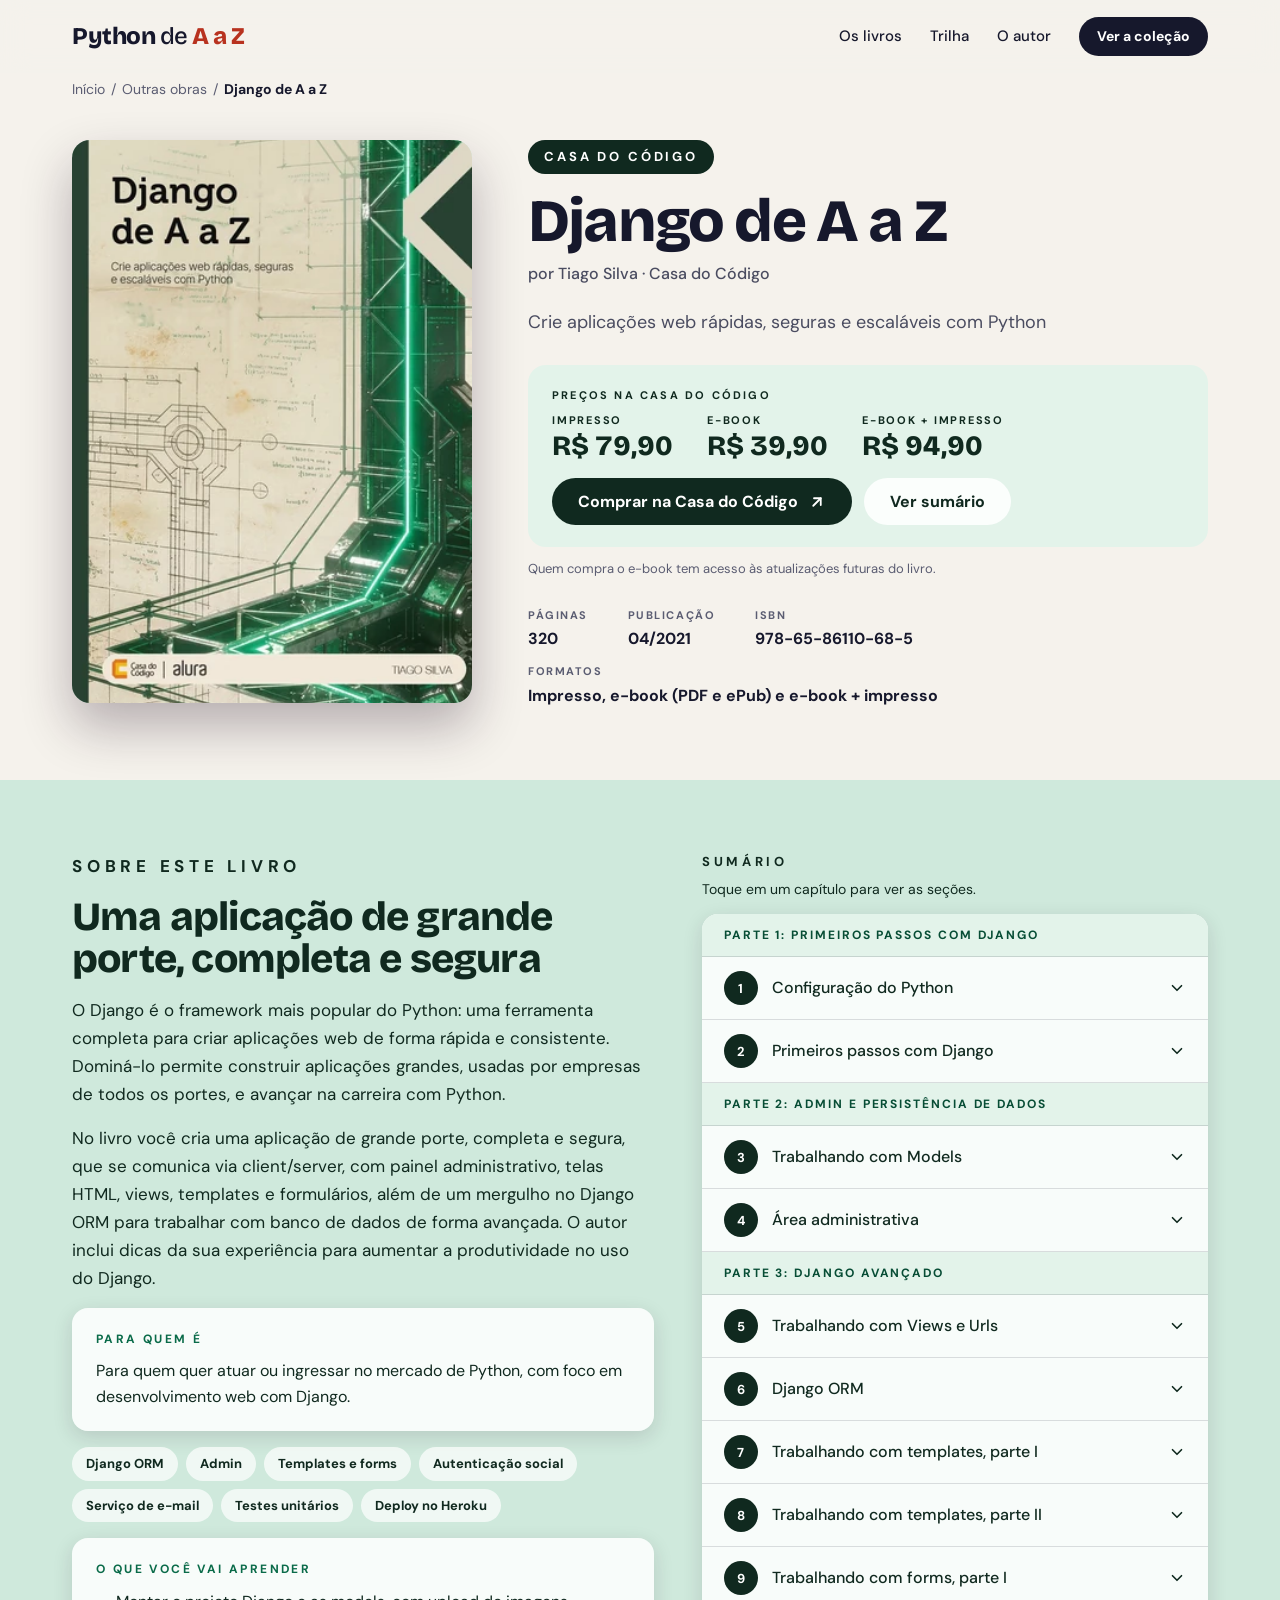
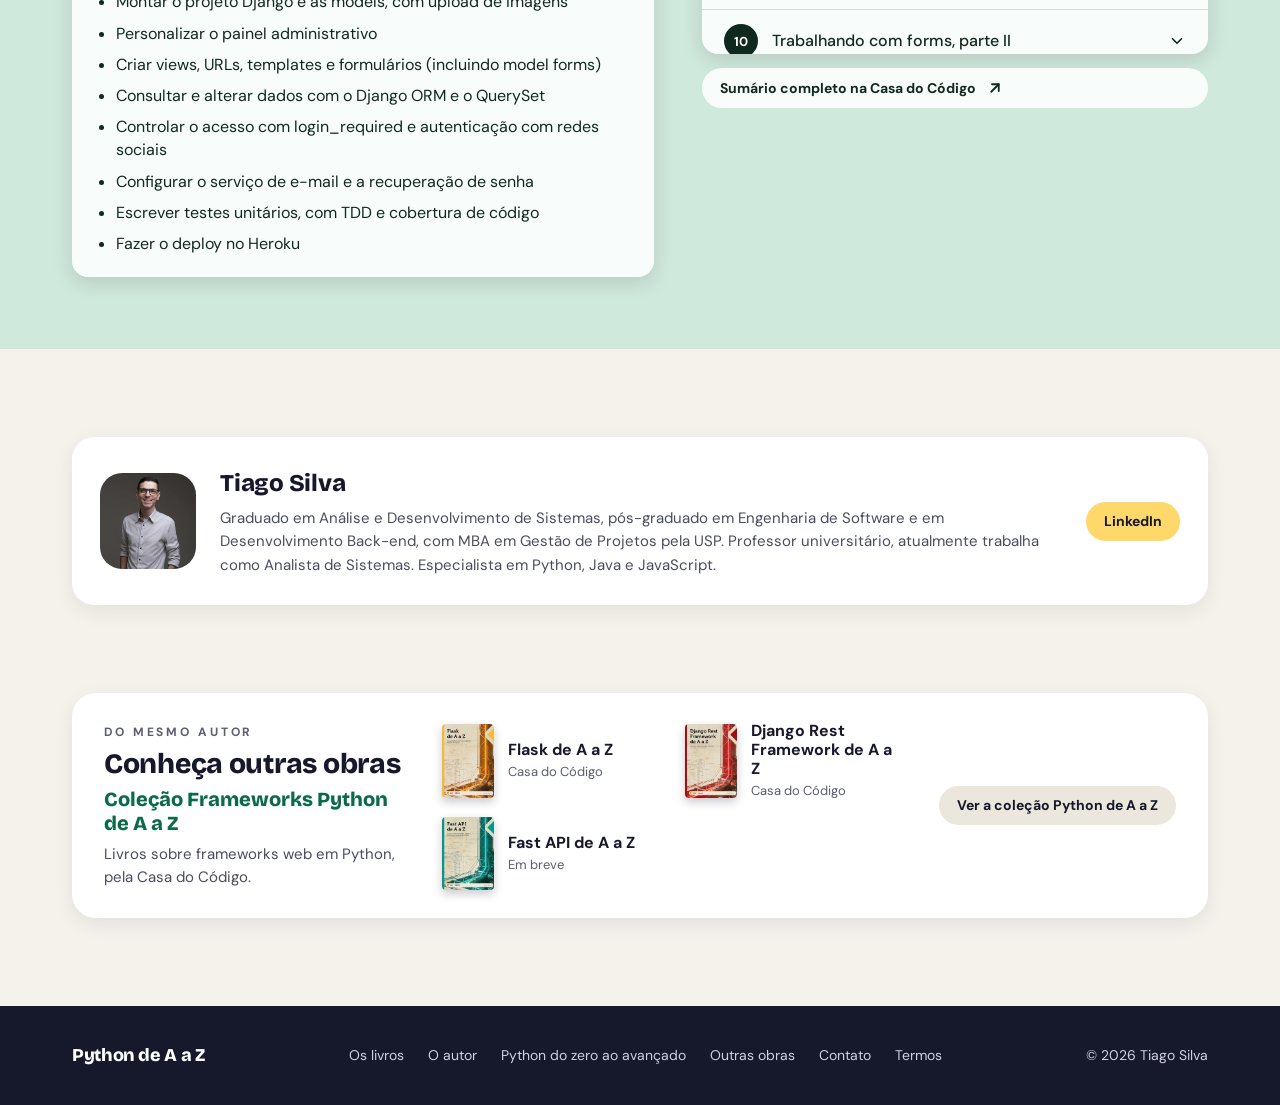
==== commit 91e142ec: "Desempenho: GA após o carregamento, topo sem esperar o JS, capas menores, contraste do sumário" ====
--- a/django.html
+++ b/django.html
@@ -2,18 +2,25 @@
 <html lang="pt-BR">
 <head>
 <!-- Google tag (gtag.js) -->
-<script async src="https://www.googletagmanager.com/gtag/js?id=G-75W0L401ED"></script>
 <script>
   window.dataLayer = window.dataLayer || [];
   function gtag(){dataLayer.push(arguments);}
   gtag('js', new Date());
-
   gtag('config', 'G-75W0L401ED');
+  /* o script do Google Analytics só é baixado depois que a página terminou de carregar */
+  addEventListener('load', function () {
+    setTimeout(function () {
+      var s = document.createElement('script');
+      s.async = true;
+      s.src = 'https://www.googletagmanager.com/gtag/js?id=G-75W0L401ED';
+      document.head.appendChild(s);
+    }, 0);
+  });
 </script>
 <meta charset="utf-8">
 <meta name="viewport" content="width=device-width, initial-scale=1">
-<title>Django de A a Z · Tiago Silva</title>
-<meta name="description" content="Crie aplicações web rápidas, seguras e escaláveis com Python. O Django é o framework mais popular do Python: uma ferramenta completa para criar aplicações…">
+<title>Livro de Django em Python: Django de A a Z | Tiago Silva</title>
+<meta name="description" content="Livro de Django em Python: models, admin, views, templates, ORM, autenticação, testes e deploy. Django de A a Z, de Tiago Silva, pela Casa do Código.">
 <meta name="theme-color" content="#16182c">
 <link rel="canonical" href="https://pythondeaaz.com.br/django.html">
 <meta name="robots" content="index, follow, max-image-preview:large">
@@ -21,17 +28,17 @@
 <meta property="og:type" content="website">
 <meta property="og:locale" content="pt_BR">
 <meta property="og:site_name" content="Python de A a Z">
-<meta property="og:title" content="Django de A a Z · Tiago Silva">
-<meta property="og:description" content="Crie aplicações web rápidas, seguras e escaláveis com Python. O Django é o framework mais popular do Python: uma ferramenta completa para criar aplicações…">
+<meta property="og:title" content="Livro de Django em Python: Django de A a Z | Tiago Silva">
+<meta property="og:description" content="Livro de Django em Python: models, admin, views, templates, ORM, autenticação, testes e deploy. Django de A a Z, de Tiago Silva, pela Casa do Código.">
 <meta property="og:url" content="https://pythondeaaz.com.br/django.html">
 <meta property="og:image" content="https://pythondeaaz.com.br/assets/img/og-django.jpg">
 <meta property="og:image:width" content="1200">
 <meta property="og:image:height" content="630">
 <meta name="twitter:card" content="summary_large_image">
-<meta name="twitter:title" content="Django de A a Z · Tiago Silva">
-<meta name="twitter:description" content="Crie aplicações web rápidas, seguras e escaláveis com Python. O Django é o framework mais popular do Python: uma ferramenta completa para criar aplicações…">
+<meta name="twitter:title" content="Livro de Django em Python: Django de A a Z | Tiago Silva">
+<meta name="twitter:description" content="Livro de Django em Python: models, admin, views, templates, ORM, autenticação, testes e deploy. Django de A a Z, de Tiago Silva, pela Casa do Código.">
 <meta name="twitter:image" content="https://pythondeaaz.com.br/assets/img/og-django.jpg">
-<script type="application/ld+json">{"@context":"https://schema.org","@type":"Book","name":"Django de A a Z","url":"https://pythondeaaz.com.br/django.html","image":"https://pythondeaaz.com.br/assets/img/django.webp","description":"Crie aplicações web rápidas, seguras e escaláveis com Python","author":{"@type":"Person","name":"Tiago Silva","url":"https://www.linkedin.com/in/tiagoluizrs/"},"publisher":{"@type":"Organization","name":"Casa do Código","url":"https://www.casadocodigo.com.br"},"inLanguage":"pt-BR","datePublished":"2021-04","isbn":"9786586110685","numberOfPages":320,"offers":[{"@type":"Offer","name":"Impresso","price":"79.90","priceCurrency":"BRL","url":"https://www.casadocodigo.com.br/products/livro-django-a-z"},{"@type":"Offer","name":"E-book","price":"39.90","priceCurrency":"BRL","url":"https://www.casadocodigo.com.br/products/livro-django-a-z"},{"@type":"Offer","name":"E-book + impresso","price":"94.90","priceCurrency":"BRL","url":"https://www.casadocodigo.com.br/products/livro-django-a-z"}]}</script>
+<script type="application/ld+json">{"@context":"https://schema.org","@type":"Book","name":"Django de A a Z","url":"https://pythondeaaz.com.br/django.html","image":"https://pythondeaaz.com.br/assets/img/django.webp","description":"Livro de Django em Python: models, admin, views, templates, ORM, autenticação, testes e deploy. Django de A a Z, de Tiago Silva, pela Casa do Código.","author":{"@type":"Person","name":"Tiago Silva","url":"https://www.linkedin.com/in/tiagoluizrs/"},"publisher":{"@type":"Organization","name":"Casa do Código","url":"https://www.casadocodigo.com.br"},"inLanguage":"pt-BR","bookFormat":"https://schema.org/Paperback","genre":"Programação de computadores","about":[{"@type":"Thing","name":"Django"},{"@type":"Thing","name":"Python"}],"keywords":"Django, Python, livro de programação, Django ORM, Admin, Templates e forms, Autenticação social, Serviço de e-mail, Testes unitários, Deploy no Heroku","isPartOf":{"@type":"BookSeries","name":"Frameworks Python de A a Z"},"datePublished":"2021-04","isbn":"9786586110685","numberOfPages":320,"offers":[{"@type":"Offer","name":"Impresso","price":"79.90","priceCurrency":"BRL","url":"https://www.casadocodigo.com.br/products/livro-django-a-z","availability":"https://schema.org/InStock","itemCondition":"https://schema.org/NewCondition","seller":{"@type":"Organization","name":"Casa do Código"}},{"@type":"Offer","name":"E-book","price":"39.90","priceCurrency":"BRL","url":"https://www.casadocodigo.com.br/products/livro-django-a-z","availability":"https://schema.org/InStock","itemCondition":"https://schema.org/NewCondition","seller":{"@type":"Organization","name":"Casa do Código"}},{"@type":"Offer","name":"E-book + impresso","price":"94.90","priceCurrency":"BRL","url":"https://www.casadocodigo.com.br/products/livro-django-a-z","availability":"https://schema.org/InStock","itemCondition":"https://schema.org/NewCondition","seller":{"@type":"Organization","name":"Casa do Código"}}]}</script>
 <script type="application/ld+json">{"@context":"https://schema.org","@type":"BreadcrumbList","itemListElement":[{"@type":"ListItem","position":1,"name":"Início","item":"https://pythondeaaz.com.br/"},{"@type":"ListItem","position":2,"name":"Outras obras","item":"https://pythondeaaz.com.br/outras.html"},{"@type":"ListItem","position":3,"name":"Django de A a Z","item":"https://pythondeaaz.com.br/django.html"}]}</script>
 <link rel="icon" href="favicon.svg" type="image/svg+xml">
 <link rel="preload" href="assets/fonts/bricolage-grotesque-800.woff2" as="font" type="font/woff2" crossorigin>
@@ -140,7 +147,7 @@
 <section class="wrap" style="padding-bottom:clamp(48px,7vw,88px)">
   <div class="more reveal">
     <div class="more__intro"><small>Do mesmo autor</small><strong>Conheça outras obras</strong><em>Coleção Frameworks Python de A a Z</em><span>Livros sobre frameworks web em Python, pela Casa do Código.</span></div>
-    <div class="more__list"><a class="mini" href="flask.html"><img src="assets/img/flask.webp" width="341" height="480" alt="" loading="lazy"><div><strong>Flask de A a Z</strong><span>Casa do Código</span></div></a><a class="mini" href="drf.html"><img src="assets/img/drf.webp" width="341" height="480" alt="" loading="lazy"><div><strong>Django Rest Framework de A a Z</strong><span>Casa do Código</span></div></a><a class="mini" href="fastapi.html"><img src="assets/img/fastapi.webp" width="341" height="480" alt="" loading="lazy"><div><strong>Fast API de A a Z</strong><span>Em breve</span></div></a></div>
+    <div class="more__list"><a class="mini" href="flask.html"><img src="assets/img/flask-160.webp" width="341" height="480" alt="" loading="lazy"><div><strong>Flask de A a Z</strong><span>Casa do Código</span></div></a><a class="mini" href="drf.html"><img src="assets/img/drf-160.webp" width="341" height="480" alt="" loading="lazy"><div><strong>Django Rest Framework de A a Z</strong><span>Casa do Código</span></div></a><a class="mini" href="fastapi.html"><img src="assets/img/fastapi-160.webp" width="341" height="480" alt="" loading="lazy"><div><strong>Fast API de A a Z</strong><span>Em breve</span></div></a></div>
     <a class="btn btn--chip btn--sm" href="index.html#colecao">Ver a coleção Python de A a Z</a>
   </div>
 </section>
--- a/css/site.min.css
+++ b/css/site.min.css
@@ -1 +1 @@
-@font-face{font-family:Bricolage Grotesque;font-weight:500;font-display:swap;src:url(../assets/fonts/bricolage-grotesque-500.woff2) format("woff2")}@font-face{font-family:Bricolage Grotesque;font-weight:800;font-display:swap;src:url(../assets/fonts/bricolage-grotesque-800.woff2) format("woff2")}@font-face{font-family:DM Sans;font-weight:400;font-display:swap;src:url(../assets/fonts/dm-sans-400.woff2) format("woff2")}@font-face{font-family:DM Sans;font-weight:500;font-display:swap;src:url(../assets/fonts/dm-sans-500.woff2) format("woff2")}@font-face{font-family:DM Sans;font-weight:700;font-display:swap;src:url(../assets/fonts/dm-sans-700.woff2) format("woff2")}:root{--paper: #f5f2ec;--paper-2: #ebe5d8;--chip: #ece7dc;--ink: #16182c;--muted: #4a4c60;--soft: #5b5d72;--gold: #ffd86b;--on-dark: #cfd0e0;--accent: #16182c;--font-display: "Bricolage Grotesque", system-ui, sans-serif;--font-body: "DM Sans", system-ui, sans-serif;--maxw: 1200px;--gutter: clamp(20px, 4vw, 32px);--header-h: 72px;--ease: cubic-bezier(.2, .7, .2, 1)}[data-vol="1"]{--v-bg: #f2a47a;--v-ink: #2a1f4d;--v-accent: #b8321f}[data-vol="2"]{--v-bg: #8fd0e0;--v-ink: #16224a;--v-accent: #c2410c}[data-vol="3"]{--v-bg: #cfe8c4;--v-ink: #17382a;--v-accent: #b45309}[data-vol="4"]{--v-bg: #f3e1a0;--v-ink: #3a2c08;--v-accent: #9a3412}[data-vol="5"]{--v-bg: #ec9a82;--v-ink: #3a1608;--v-accent: #b8321f}*,*:before,*:after{box-sizing:border-box}html{-webkit-text-size-adjust:100%;scroll-padding-top:calc(var(--header-h) + 12px)}html.lenis,html.lenis body{height:auto}.lenis.lenis-smooth{scroll-behavior:auto!important}.lenis.lenis-stopped{overflow:hidden}body{margin:0;background:var(--paper);color:var(--ink);font-family:var(--font-body);line-height:1.5;-webkit-font-smoothing:antialiased}img{display:block;max-width:100%;height:auto}a{color:inherit;text-decoration:none}h1,h2,h3,p{margin:0}:focus-visible{outline:3px solid var(--gold);outline-offset:3px;border-radius:6px}.skip{position:absolute;left:12px;top:-60px;z-index:100;padding:10px 16px;border-radius:999px;background:var(--gold);color:var(--ink);font-weight:700;transition:top .2s}.skip:focus{top:12px}[hidden]{display:none!important}.wrap{max-width:var(--maxw);margin:0 auto;padding-inline:var(--gutter)}.eyebrow{font-size:13px;font-weight:700;letter-spacing:.28em;text-transform:uppercase}.display{font-family:var(--font-display);font-weight:800;letter-spacing:-.02em;line-height:1.02}.btn{display:inline-flex;align-items:center;gap:10px;padding:14px 26px;border-radius:999px;font-weight:700;font-size:16px;line-height:1.2;transition:transform .25s var(--ease),filter .25s,box-shadow .25s;will-change:transform}.btn:hover{transform:translateY(-2px);filter:brightness(1.06);box-shadow:0 10px 22px #16182c38}.btn:active{transform:translateY(0)}.btn--dark{background:var(--ink);color:#fff}.btn--gold{background:var(--gold);color:var(--ink)}.btn--ghost{background:#ffffff24;color:#fff}.btn--chip{background:var(--chip);color:var(--ink)}.btn--sm{padding:11px 18px;font-size:14px}.site-header{position:sticky;top:0;z-index:50;background:#f5f2ecd1;-webkit-backdrop-filter:blur(14px) saturate(1.2);backdrop-filter:blur(14px) saturate(1.2);border-bottom:1px solid transparent;transition:border-color .3s,box-shadow .3s}.site-header.is-scrolled{border-bottom-color:#16182c1a;box-shadow:0 6px 24px #16182c0f}.site-header .wrap{min-height:var(--header-h);display:flex;align-items:center;justify-content:space-between;gap:16px;flex-wrap:wrap;padding-block:10px}.logo{font-family:var(--font-display);font-weight:800;font-size:24px;letter-spacing:-.02em}.logo span{font-weight:500}.logo b{color:#b8321f;font-weight:800}.nav{display:flex;align-items:center;flex-wrap:wrap;gap:8px 28px;font-size:15px;font-weight:500}.nav a:not(.btn){position:relative;padding-block:6px}.nav a:not(.btn):after{content:"";position:absolute;left:0;right:0;bottom:0;height:2px;background:currentColor;transform:scaleX(0);transform-origin:left;transition:transform .3s var(--ease)}.nav a:not(.btn):hover:after,.nav a[aria-current=true]:after{transform:scaleX(1)}.hero{background:var(--ink);color:#fff;overflow:hidden;--p: 0}.hero .wrap{display:grid;grid-template-columns:minmax(0,1.05fr) minmax(0,1fr);align-items:center;gap:clamp(24px,5vw,56px);padding-block:clamp(44px,7vw,72px) clamp(56px,8vw,88px)}.hero__text{display:flex;flex-direction:column;align-items:flex-start}.badge{padding:7px 16px;border-radius:999px;background:var(--gold);color:var(--ink);font-size:13px;font-weight:700;letter-spacing:.22em;text-transform:uppercase}.hero .eyebrow{margin-top:22px;color:var(--on-dark)}.hero h1{margin-top:12px;font-family:var(--font-display);font-weight:800;font-size:clamp(64px,11vw,104px);line-height:.92;letter-spacing:-.03em}.hero__sub{display:flex;align-items:baseline;gap:16px;margin-top:4px;font-family:var(--font-display);font-size:clamp(32px,5vw,48px);line-height:1;letter-spacing:-.02em}.hero__sub span{font-weight:500}.hero__sub b{font-weight:800;color:var(--gold)}.hero__lead{margin-top:26px;max-width:480px;font-size:18px;line-height:1.55;font-weight:500;color:var(--on-dark)}.hero__cta{margin-top:32px;display:flex;flex-wrap:wrap;gap:14px}.fan{position:relative;width:100%;max-width:560px;margin-inline:auto;aspect-ratio:560 / 520}.fan__book{position:absolute;bottom:0;left:calc(50% + var(--x));width:var(--w);z-index:var(--z);transform-origin:50% 100%;transform:translate(-50%,calc(var(--drop) + var(--p) * var(--par))) rotate(calc(var(--rot) + var(--p) * var(--spin)));will-change:transform}.fan__book a{display:block;border-radius:14px;box-shadow:0 18px 40px #00000061;transition:transform .45s var(--ease),box-shadow .45s;animation:rise .9s var(--ease) both;animation-delay:calc(var(--i) * .11s + .15s)}.fan__book a:hover{transform:translateY(-14px) scale(1.04);box-shadow:0 30px 56px #00000080}.fan__book img{border-radius:14px;aspect-ratio:16 / 23;width:100%;object-fit:cover}@keyframes rise{0%{opacity:0;transform:translateY(70px) scale(.94)}to{opacity:1;transform:none}}.stats{background:var(--paper)}.stats .wrap{display:grid;grid-template-columns:repeat(4,1fr);gap:16px;padding-block:44px 8px}.stat{text-align:center;padding:8px}.stat b{display:block;font-family:var(--font-display);font-weight:800;font-size:clamp(36px,5vw,56px);line-height:1;letter-spacing:-.02em;font-variant-numeric:tabular-nums}.stat span{display:block;margin-top:8px;font-size:14px;font-weight:700;letter-spacing:.16em;text-transform:uppercase;color:var(--soft)}.section{padding-block:clamp(56px,8vw,88px)}.section__head{display:flex;flex-wrap:wrap;align-items:flex-end;justify-content:space-between;gap:16px}.section__head h2{margin-top:10px;font-size:clamp(34px,5vw,48px)}.section__head p{max-width:380px;font-size:16px;line-height:1.5;color:var(--muted)}.books{margin-top:40px;display:grid;grid-template-columns:repeat(5,minmax(0,1fr));gap:24px}.card{display:flex;flex-direction:column;gap:16px}.card__cover{display:block;border-radius:12px;overflow:hidden;background:var(--v-bg);box-shadow:0 10px 24px #28142833;transition:transform .5s var(--ease),box-shadow .5s;will-change:transform}.card__cover img{width:100%;aspect-ratio:16 / 23;object-fit:cover}.card:hover .card__cover{transform:translateY(-8px) rotate(-1deg);box-shadow:0 22px 40px #28142847}.card__vol{font-size:12px;font-weight:700;letter-spacing:.2em;text-transform:uppercase;color:var(--v-accent)}.card h3{margin-top:6px;font-family:var(--font-display);font-weight:800;font-size:22px;line-height:1.1;letter-spacing:-.01em}.card p{margin-top:6px;font-size:14px;line-height:1.5;color:var(--muted)}.card__actions{display:flex;flex-wrap:wrap;gap:10px;margin-top:auto}.trail{margin-top:24px;background:var(--ink);color:#fff;--tp: 0}.trail .wrap{padding-block:clamp(56px,8vw,80px)}.trail .eyebrow{color:var(--gold)}.trail h2{margin-top:10px;font-size:clamp(32px,5vw,44px);line-height:1.05}.steps{margin-top:40px;display:grid;grid-template-columns:repeat(5,minmax(0,1fr));gap:20px;list-style:none;padding:0}.step{display:flex;flex-direction:column;gap:12px}.step__top{display:flex;align-items:center;gap:12px}.node{flex:0 0 auto;width:44px;height:44px;border-radius:999px;display:grid;place-items:center;background:#ffffff24;color:#ffffffb3;font-family:var(--font-display);font-weight:800;font-size:20px;transition:background .5s var(--ease),color .5s,transform .5s var(--ease),box-shadow .5s}.step.is-on .node{background:var(--v-bg);color:var(--v-ink);transform:scale(1.12);box-shadow:0 0 0 6px #ffffff14}.rail{flex:1 1 auto;height:2px;background:#ffffff38;position:relative;overflow:hidden}.rail:after{content:"";position:absolute;inset:0;background:var(--gold);transform:scaleX(var(--fill, 0));transform-origin:left}.step h3{font-size:16px;line-height:1.25;font-weight:700}.step p{font-size:14px;line-height:1.5;color:var(--on-dark)}.author{display:grid;grid-template-columns:minmax(240px,320px) minmax(0,1fr);align-items:center;gap:clamp(28px,5vw,48px)}.author__photo{border-radius:28px;overflow:hidden;background:#e3ddd0;box-shadow:0 18px 40px #16182c2e;aspect-ratio:1}.author__photo img{width:100%;height:100%;object-fit:cover;transform:scale(var(--s, 1.12));transition:transform 1.2s var(--ease)}.author__photo.is-in img{--s: 1}.author__body{display:flex;flex-direction:column;gap:14px}.author h2{font-size:clamp(34px,5vw,44px);line-height:1.05}.author p{max-width:560px;font-size:17px;line-height:1.6;color:var(--muted)}.reviews{background:var(--paper-2)}.reviews__grid{margin-top:36px;display:flex;flex-wrap:wrap;gap:20px}.review{flex:1 1 300px;padding:26px;border-radius:18px;background:#ffffffdb;box-shadow:0 6px 20px #2814281f;display:flex;flex-direction:column;gap:14px}.stars{display:flex;gap:3px}.more{padding:28px 32px;border-radius:24px;background:#fff;box-shadow:0 6px 20px #16182c14;display:flex;flex-wrap:wrap;align-items:center;justify-content:space-between;gap:24px 40px}.more__intro{flex:1 1 280px;display:flex;flex-direction:column;gap:8px}.more__intro small{font-size:12px;font-weight:700;letter-spacing:.24em;text-transform:uppercase;color:var(--soft)}.more__intro strong{font-family:var(--font-display);font-weight:800;font-size:28px;line-height:1.1;letter-spacing:-.01em}.more__intro em{font-style:normal;font-family:var(--font-display);font-weight:800;font-size:20px;line-height:1.2;color:var(--v-accent, var(--ink))}.more__intro span{font-size:15px;color:var(--muted)}.more__list{flex:2 1 420px;display:flex;flex-wrap:wrap;gap:16px 28px}.mini{flex:1 1 160px;display:flex;align-items:center;gap:14px;transition:transform .3s var(--ease)}.mini:hover{transform:translate(4px)}.mini img,.mini .soon{flex:0 0 52px;width:52px;aspect-ratio:341 / 480;object-fit:cover;border-radius:4px;box-shadow:0 4px 10px #16182c38}.mini .soon{display:grid;place-items:center;background:var(--ink);color:var(--gold);font-size:10px;font-weight:700;letter-spacing:.1em;text-transform:uppercase}.mini strong{display:block;font-size:16px;line-height:1.2}.mini span{display:block;margin-top:3px;font-size:13px;color:var(--soft)}.cta{text-align:center;display:flex;flex-direction:column;align-items:center;gap:22px}.cta h2{max-width:720px;font-size:clamp(36px,6vw,52px)}.cta p{max-width:520px;font-size:17px;line-height:1.55;color:var(--muted)}.site-footer{background:var(--ink);color:var(--on-dark)}.site-footer .wrap{padding-block:36px;display:flex;flex-wrap:wrap;align-items:center;justify-content:space-between;gap:16px;font-size:14px}.site-footer .logo{font-size:18px;color:#fff}.site-footer nav{display:flex;flex-wrap:wrap;gap:8px 24px}.site-footer a:hover{color:#fff}.js .reveal{opacity:0;transform:translateY(28px);transition:opacity .8s var(--ease),transform .8s var(--ease);transition-delay:calc(var(--i, 0) * 90ms)}.js .reveal.is-in{opacity:1;transform:none}@media(max-width:1080px){.books,.steps{grid-template-columns:repeat(3,minmax(0,1fr))}}@media(max-width:820px){.hero .wrap{grid-template-columns:1fr}.fan{max-width:440px}.stats .wrap{grid-template-columns:repeat(2,1fr)}.author{grid-template-columns:1fr}.author__photo{max-width:320px}.nav a:not(.btn){display:none}.books{grid-template-columns:repeat(2,minmax(0,1fr));gap:20px}.steps{grid-template-columns:1fr;gap:28px}}@media(max-width:480px){.books{grid-template-columns:1fr 1fr}.card h3{font-size:18px}.hero__cta .btn{width:100%;justify-content:center}}@media(prefers-reduced-motion:reduce){*,*:before,*:after{animation:none!important;transition:none!important;scroll-behavior:auto!important}.js .reveal{opacity:1;transform:none}.fan__book{transform:translate(-50%,var(--drop)) rotate(var(--rot))}.author__photo img{transform:none}.rail:after{transform:scaleX(1)}.step .node{background:var(--v-bg);color:var(--v-ink)}}[data-vol="1"]{--v-tint: #fde3d0}[data-vol="2"]{--v-tint: #d3edf4}[data-vol="3"]{--v-tint: #e6f3df}[data-vol="4"]{--v-tint: #f8eec8}[data-vol="5"]{--v-tint: #fbddd2}.crumbs{padding-block:6px 0;font-size:14px;color:var(--soft)}.crumbs a:hover{text-decoration:underline}.crumbs b{color:var(--ink)}.crumbs span{padding-inline:6px}.bookhero{padding-block:clamp(24px,4vw,40px) clamp(48px,7vw,72px)}.bookhero__grid{display:grid;grid-template-columns:minmax(240px,400px) minmax(0,1fr);gap:clamp(28px,5vw,56px);align-items:start}.bookhero__cover{position:relative;border-radius:18px;background:var(--v-bg, #16182c);box-shadow:0 24px 50px #2814284d;overflow:hidden;--rx: 0deg;--ry: 0deg;transform:perspective(1000px) rotateX(var(--rx)) rotateY(var(--ry));transition:transform .35s var(--ease);will-change:transform}.bookhero__cover img{width:100%;aspect-ratio:16 / 23;object-fit:cover}.bookhero__cover.is-tilting{transition:transform .08s linear}.soon-tile{aspect-ratio:16 / 23;display:flex;flex-direction:column;align-items:center;justify-content:center;gap:14px;text-align:center;padding:24px;background:var(--v-accent, #a11d20);color:var(--gold)}.soon-tile b{font-family:var(--font-display);font-weight:800;font-size:clamp(44px,7vw,64px);line-height:1.02;letter-spacing:-.02em}.soon-tile span{font-size:12px;font-weight:700;letter-spacing:.22em;text-transform:uppercase;color:var(--on-dark)}.bookhero__info{display:flex;flex-direction:column}.pill{align-self:flex-start;padding:7px 16px;border-radius:999px;background:var(--v-ink, var(--ink));color:#fff;font-size:13px;font-weight:700;letter-spacing:.22em;text-transform:uppercase}.pill--gold{background:var(--gold);color:var(--ink)}.bookhero h1{margin-top:18px;font-size:clamp(38px,6vw,60px);line-height:.98;letter-spacing:-.03em}.bookhero h1 span{color:var(--v-accent, var(--ink))}.by{margin-top:12px;font-size:16px;font-weight:500;color:var(--muted)}.lead{margin-top:22px;max-width:560px;font-size:18px;line-height:1.6;color:var(--muted)}.buybox{margin-top:28px;padding:22px 24px;border-radius:18px;background:var(--v-tint, var(--chip));display:flex;flex-wrap:wrap;align-items:center;justify-content:space-between;gap:18px}.prices{display:flex;flex-wrap:wrap;gap:14px 34px}.price small{display:block;font-size:11px;font-weight:700;letter-spacing:.16em;text-transform:uppercase;color:var(--v-ink, var(--ink))}.price b{display:block;margin-top:4px;font-family:var(--font-display);font-weight:800;font-size:32px;line-height:1;color:var(--v-ink, var(--ink));font-variant-numeric:tabular-nums}.buybox__actions{display:flex;flex-wrap:wrap;gap:12px}.btn--v{background:var(--v-ink, var(--ink));color:#fff}.btn--white{background:#ffffffdb;color:var(--v-ink, var(--ink))}.btn svg{width:18px;height:18px;flex:0 0 auto}.note{margin-top:12px;font-size:13px;line-height:1.5;color:var(--soft)}.ficha{margin:28px 0 0;display:flex;flex-wrap:wrap;gap:12px 40px;font-size:14px}.ficha dt{font-size:11px;font-weight:700;letter-spacing:.14em;text-transform:uppercase;color:var(--soft)}.ficha dd{margin:4px 0 0;font-size:16px;font-weight:700}.about{background:var(--v-bg, var(--paper-2));color:var(--v-ink, var(--ink))}.about__grid{display:grid;grid-template-columns:minmax(0,1.15fr) minmax(0,1fr);gap:clamp(28px,5vw,48px);align-items:start;padding-block:clamp(48px,7vw,72px)}.about__text{display:flex;flex-direction:column;gap:16px}.about__text h2{font-size:clamp(32px,4.6vw,40px);line-height:1.05}.about__text p{font-size:17px;line-height:1.65}.card-soft{padding:22px 24px;border-radius:16px;background:#ffffffdb;box-shadow:0 6px 20px #28142824;color:var(--v-ink, var(--ink))}.card-soft h3,.card-dark h3{font-size:12px;font-weight:700;letter-spacing:.2em;text-transform:uppercase}.card-soft h3{color:var(--v-accent, var(--ink))}.card-soft ul{margin:12px 0 0;padding-left:20px;display:flex;flex-direction:column;gap:8px;font-size:16px;line-height:1.45}.card-soft p{margin-top:10px;font-size:16px;line-height:1.6}.card-dark{padding:22px 24px;border-radius:16px;background:var(--v-ink, var(--ink));color:#fff}.card-dark h3{color:var(--gold)}.card-dark p{margin-top:10px;font-size:16px;line-height:1.6}.chips{display:flex;flex-wrap:wrap;gap:8px}.chip{padding:7px 14px;border-radius:999px;background:#ffffffb3;font-size:13px;font-weight:700}.toc-wrap{display:flex;flex-direction:column;gap:14px}.toc-wrap h2{font-size:13px;font-weight:700;letter-spacing:.28em;text-transform:uppercase;font-family:var(--font-body)}.toc-wrap>p{margin-top:-6px;font-size:14px}.toc{border-radius:16px;overflow:hidden;background:#ffffffdb;box-shadow:0 6px 20px #28142824;color:var(--v-ink, var(--ink))}.toc__scroll{max-height:740px;overflow-y:auto;scrollbar-width:thin;overscroll-behavior:contain}.toc__part{position:sticky;top:0;z-index:1;padding:12px 22px;background:var(--v-tint, var(--chip));border-bottom:1px solid rgba(22,24,44,.14);font-size:12px;font-weight:700;letter-spacing:.16em;text-transform:uppercase;color:var(--v-accent, var(--ink))}.toc details{border-bottom:1px solid rgba(22,24,44,.14)}.toc summary{list-style:none;cursor:pointer;display:flex;align-items:center;gap:14px;padding:14px 22px;transition:background .2s}.toc summary::-webkit-details-marker{display:none}.toc summary:hover{background:#16182c0a}.toc details[open]>summary{background:#16182c0f}.toc__n{flex:0 0 auto;width:34px;height:34px;border-radius:999px;background:var(--v-ink, var(--ink));color:#fff;display:grid;place-items:center;font-weight:700;font-size:13px}.toc__t{flex:1 1 auto;min-width:0;font-weight:500;font-size:16px;line-height:1.3}.toc__p{flex:0 0 auto;font-size:13px;color:var(--muted)}.toc__chev{flex:0 0 auto;width:18px;height:18px;transition:transform .25s var(--ease)}.toc details[open] .toc__chev{transform:rotate(180deg)}.toc__d{padding:18px 22px 18px 70px;font-size:15px;line-height:1.55;color:var(--muted);animation:fade-down .35s var(--ease)}.toc__d ul{margin:0;padding-left:18px;display:flex;flex-direction:column;gap:4px}@keyframes fade-down{0%{opacity:0;transform:translateY(-6px)}to{opacity:1;transform:none}}.others h2{font-size:clamp(28px,4vw,36px)}.others__grid{margin-top:28px;display:grid;grid-template-columns:repeat(4,minmax(0,1fr));gap:20px}.others__grid a{display:flex;flex-direction:column;gap:12px}.others__grid strong{font-size:16px;line-height:1.25}.authorbox{padding:28px;border-radius:22px;background:#fff;box-shadow:0 6px 20px #16182c14;display:flex;flex-wrap:wrap;align-items:center;gap:24px}.authorbox img{width:96px;height:96px;border-radius:22px;object-fit:cover}.authorbox div{flex:1 1 320px}.authorbox h3{font-family:var(--font-display);font-weight:800;font-size:24px;letter-spacing:-.01em}.authorbox p{margin-top:6px;font-size:15px;line-height:1.55;color:var(--muted)}.outras__list{display:flex;flex-direction:column;gap:28px;padding-bottom:24px}.outra{padding:clamp(22px,4vw,36px);border-radius:28px;background:#fff;box-shadow:0 6px 24px #16182c14;display:grid;grid-template-columns:minmax(180px,260px) minmax(0,1fr);gap:clamp(24px,4vw,44px);align-items:start}.outra--soon{background:transparent;border:2px dashed #b9b2a3;box-shadow:none;align-items:center}.outra__cover img,.outra__cover .soon-tile{border-radius:6px;box-shadow:0 14px 30px #16182c38;width:100%;aspect-ratio:341 / 480;object-fit:cover}.outra h2{margin-top:16px;font-size:clamp(30px,4vw,44px);line-height:1}.outra .sub{margin-top:10px;font-size:18px;font-weight:500;color:var(--muted)}.outra p.txt{margin-top:18px;max-width:600px;font-size:16px;line-height:1.65;color:var(--muted)}.outra .chips{margin-top:20px}.outra .chip{background:var(--chip)}.outra .actions{margin-top:26px;display:flex;flex-wrap:wrap;gap:12px}.prose>*{max-width:780px}.prose h1{margin-top:12px;margin-bottom:6px;font-size:clamp(36px,6vw,56px);line-height:1;letter-spacing:-.03em}.prose .lead{margin-bottom:28px}.prose h2{margin:38px 0 10px;font-family:var(--font-display);font-weight:800;font-size:24px;line-height:1.15;letter-spacing:-.01em}.prose p{margin:0 0 14px;font-size:17px;line-height:1.7;color:var(--muted)}.prose p b{color:var(--ink)}.prose a{text-decoration:underline;text-underline-offset:3px}.outra .ficha{margin-top:24px}@media(max-width:980px){.bookhero__grid{grid-template-columns:minmax(200px,320px) minmax(0,1fr)}.about__grid{grid-template-columns:1fr}.others__grid{grid-template-columns:repeat(2,minmax(0,1fr))}}@media(max-width:640px){.bookhero__grid{grid-template-columns:1fr}.bookhero__cover{max-width:320px}.outra{grid-template-columns:1fr}.outra__cover{max-width:240px}.toc__d{padding-left:22px}}@media(prefers-reduced-motion:reduce){.bookhero__cover{transform:none}.toc__d{animation:none}}.btn.is-soon{opacity:.55;cursor:default;box-shadow:none}.btn.is-soon:hover{transform:none;filter:none;box-shadow:none}
+@font-face{font-family:Bricolage Grotesque;font-weight:500;font-display:swap;src:url(../assets/fonts/bricolage-grotesque-500.woff2) format("woff2")}@font-face{font-family:Bricolage Grotesque;font-weight:800;font-display:swap;src:url(../assets/fonts/bricolage-grotesque-800.woff2) format("woff2")}@font-face{font-family:DM Sans;font-weight:400;font-display:swap;src:url(../assets/fonts/dm-sans-400.woff2) format("woff2")}@font-face{font-family:DM Sans;font-weight:500;font-display:swap;src:url(../assets/fonts/dm-sans-500.woff2) format("woff2")}@font-face{font-family:DM Sans;font-weight:700;font-display:swap;src:url(../assets/fonts/dm-sans-700.woff2) format("woff2")}:root{--paper: #f5f2ec;--paper-2: #ebe5d8;--chip: #ece7dc;--ink: #16182c;--muted: #4a4c60;--soft: #5b5d72;--gold: #ffd86b;--on-dark: #cfd0e0;--accent: #16182c;--font-display: "Bricolage Grotesque", system-ui, sans-serif;--font-body: "DM Sans", system-ui, sans-serif;--maxw: 1200px;--gutter: clamp(20px, 4vw, 32px);--header-h: 72px;--ease: cubic-bezier(.2, .7, .2, 1)}[data-vol="1"]{--v-bg: #f2a47a;--v-ink: #2a1f4d;--v-accent: #b8321f}[data-vol="2"]{--v-bg: #8fd0e0;--v-ink: #16224a;--v-accent: #c2410c}[data-vol="3"]{--v-bg: #cfe8c4;--v-ink: #17382a;--v-accent: #b45309}[data-vol="4"]{--v-bg: #f3e1a0;--v-ink: #3a2c08;--v-accent: #9a3412}[data-vol="5"]{--v-bg: #ec9a82;--v-ink: #3a1608;--v-accent: #b8321f}*,*:before,*:after{box-sizing:border-box}html{-webkit-text-size-adjust:100%;scroll-padding-top:calc(var(--header-h) + 12px)}html.lenis,html.lenis body{height:auto}.lenis.lenis-smooth{scroll-behavior:auto!important}.lenis.lenis-stopped{overflow:hidden}body{margin:0;background:var(--paper);color:var(--ink);font-family:var(--font-body);line-height:1.5;-webkit-font-smoothing:antialiased}img{display:block;max-width:100%;height:auto}a{color:inherit;text-decoration:none}h1,h2,h3,p{margin:0}:focus-visible{outline:3px solid var(--gold);outline-offset:3px;border-radius:6px}.skip{position:absolute;left:12px;top:-60px;z-index:100;padding:10px 16px;border-radius:999px;background:var(--gold);color:var(--ink);font-weight:700;transition:top .2s}.skip:focus{top:12px}[hidden]{display:none!important}.wrap{max-width:var(--maxw);margin:0 auto;padding-inline:var(--gutter)}.eyebrow{font-size:13px;font-weight:700;letter-spacing:.28em;text-transform:uppercase}.display{font-family:var(--font-display);font-weight:800;letter-spacing:-.02em;line-height:1.02}.btn{display:inline-flex;align-items:center;gap:10px;padding:14px 26px;border-radius:999px;font-weight:700;font-size:16px;line-height:1.2;transition:transform .25s var(--ease),filter .25s,box-shadow .25s;will-change:transform}.btn:hover{transform:translateY(-2px);filter:brightness(1.06);box-shadow:0 10px 22px #16182c38}.btn:active{transform:translateY(0)}.btn--dark{background:var(--ink);color:#fff}.btn--gold{background:var(--gold);color:var(--ink)}.btn--ghost{background:#ffffff24;color:#fff}.btn--chip{background:var(--chip);color:var(--ink)}.btn--sm{padding:11px 18px;font-size:14px}.site-header{position:sticky;top:0;z-index:50;background:#f5f2ecd1;-webkit-backdrop-filter:blur(14px) saturate(1.2);backdrop-filter:blur(14px) saturate(1.2);border-bottom:1px solid transparent;transition:border-color .3s,box-shadow .3s}.site-header.is-scrolled{border-bottom-color:#16182c1a;box-shadow:0 6px 24px #16182c0f}.site-header .wrap{min-height:var(--header-h);display:flex;align-items:center;justify-content:space-between;gap:16px;flex-wrap:wrap;padding-block:10px}.logo{font-family:var(--font-display);font-weight:800;font-size:24px;letter-spacing:-.02em}.logo span{font-weight:500}.logo b{color:#b8321f;font-weight:800}.nav{display:flex;align-items:center;flex-wrap:wrap;gap:8px 28px;font-size:15px;font-weight:500}.nav a:not(.btn){position:relative;padding-block:6px}.nav a:not(.btn):after{content:"";position:absolute;left:0;right:0;bottom:0;height:2px;background:currentColor;transform:scaleX(0);transform-origin:left;transition:transform .3s var(--ease)}.nav a:not(.btn):hover:after,.nav a[aria-current=true]:after{transform:scaleX(1)}.hero{background:var(--ink);color:#fff;overflow:hidden;--p: 0}.hero .wrap{display:grid;grid-template-columns:minmax(0,1.05fr) minmax(0,1fr);align-items:center;gap:clamp(24px,5vw,56px);padding-block:clamp(44px,7vw,72px) clamp(56px,8vw,88px)}.hero__text{display:flex;flex-direction:column;align-items:flex-start}.badge{padding:7px 16px;border-radius:999px;background:var(--gold);color:var(--ink);font-size:13px;font-weight:700;letter-spacing:.22em;text-transform:uppercase}.hero .eyebrow{margin-top:22px;color:var(--on-dark)}.hero h1{margin-top:12px;font-family:var(--font-display);font-weight:800;font-size:clamp(64px,11vw,104px);line-height:.92;letter-spacing:-.03em}.hero__sub{display:flex;align-items:baseline;gap:16px;margin-top:4px;font-family:var(--font-display);font-size:clamp(32px,5vw,48px);line-height:1;letter-spacing:-.02em}.hero__sub span{font-weight:500}.hero__sub b{font-weight:800;color:var(--gold)}.hero__lead{margin-top:26px;max-width:480px;font-size:18px;line-height:1.55;font-weight:500;color:var(--on-dark)}.hero__cta{margin-top:32px;display:flex;flex-wrap:wrap;gap:14px}.fan{position:relative;width:100%;max-width:560px;margin-inline:auto;aspect-ratio:560 / 520}.fan__book{position:absolute;bottom:0;left:calc(50% + var(--x));width:var(--w);z-index:var(--z);transform-origin:50% 100%;transform:translate(-50%,calc(var(--drop) + var(--p) * var(--par))) rotate(calc(var(--rot) + var(--p) * var(--spin)));will-change:transform}.fan__book a{display:block;border-radius:14px;box-shadow:0 18px 40px #00000061;transition:transform .45s var(--ease),box-shadow .45s;animation:rise .9s var(--ease) both;animation-delay:calc(var(--i) * .11s + .15s)}.fan__book a:hover{transform:translateY(-14px) scale(1.04);box-shadow:0 30px 56px #00000080}.fan__book img{border-radius:14px;aspect-ratio:16 / 23;width:100%;object-fit:cover}@keyframes rise{0%{opacity:0;transform:translateY(70px) scale(.94)}to{opacity:1;transform:none}}.stats{background:var(--paper)}.stats .wrap{display:grid;grid-template-columns:repeat(4,1fr);gap:16px;padding-block:44px 8px}.stat{text-align:center;padding:8px}.stat b{display:block;font-family:var(--font-display);font-weight:800;font-size:clamp(36px,5vw,56px);line-height:1;letter-spacing:-.02em;font-variant-numeric:tabular-nums}.stat span{display:block;margin-top:8px;font-size:14px;font-weight:700;letter-spacing:.16em;text-transform:uppercase;color:var(--soft)}.section{padding-block:clamp(56px,8vw,88px)}.section__head{display:flex;flex-wrap:wrap;align-items:flex-end;justify-content:space-between;gap:16px}.section__head h2{margin-top:10px;font-size:clamp(34px,5vw,48px)}.section__head p{max-width:380px;font-size:16px;line-height:1.5;color:var(--muted)}.books{margin-top:40px;display:grid;grid-template-columns:repeat(5,minmax(0,1fr));gap:24px}.card{display:flex;flex-direction:column;gap:16px}.card__cover{display:block;border-radius:12px;overflow:hidden;background:var(--v-bg);box-shadow:0 10px 24px #28142833;transition:transform .5s var(--ease),box-shadow .5s;will-change:transform}.card__cover img{width:100%;aspect-ratio:16 / 23;object-fit:cover}.card:hover .card__cover{transform:translateY(-8px) rotate(-1deg);box-shadow:0 22px 40px #28142847}.card__vol{font-size:12px;font-weight:700;letter-spacing:.2em;text-transform:uppercase;color:var(--v-accent)}.card h3{margin-top:6px;font-family:var(--font-display);font-weight:800;font-size:22px;line-height:1.1;letter-spacing:-.01em}.card p{margin-top:6px;font-size:14px;line-height:1.5;color:var(--muted)}.card__actions{display:flex;flex-wrap:wrap;gap:10px;margin-top:auto}.trail{margin-top:24px;background:var(--ink);color:#fff;--tp: 0}.trail .wrap{padding-block:clamp(56px,8vw,80px)}.trail .eyebrow{color:var(--gold)}.trail h2{margin-top:10px;font-size:clamp(32px,5vw,44px);line-height:1.05}.steps{margin-top:40px;display:grid;grid-template-columns:repeat(5,minmax(0,1fr));gap:20px;list-style:none;padding:0}.step{display:flex;flex-direction:column;gap:12px}.step__top{display:flex;align-items:center;gap:12px}.node{flex:0 0 auto;width:44px;height:44px;border-radius:999px;display:grid;place-items:center;background:#ffffff24;color:#ffffffb3;font-family:var(--font-display);font-weight:800;font-size:20px;transition:background .5s var(--ease),color .5s,transform .5s var(--ease),box-shadow .5s}.step.is-on .node{background:var(--v-bg);color:var(--v-ink);transform:scale(1.12);box-shadow:0 0 0 6px #ffffff14}.rail{flex:1 1 auto;height:2px;background:#ffffff38;position:relative;overflow:hidden}.rail:after{content:"";position:absolute;inset:0;background:var(--gold);transform:scaleX(var(--fill, 0));transform-origin:left}.step h3{font-size:16px;line-height:1.25;font-weight:700}.step p{font-size:14px;line-height:1.5;color:var(--on-dark)}.author{display:grid;grid-template-columns:minmax(240px,320px) minmax(0,1fr);align-items:center;gap:clamp(28px,5vw,48px)}.author__photo{border-radius:28px;overflow:hidden;background:#e3ddd0;box-shadow:0 18px 40px #16182c2e;aspect-ratio:1}.author__photo img{width:100%;height:100%;object-fit:cover;transform:scale(var(--s, 1.12));transition:transform 1.2s var(--ease)}.author__photo.is-in img{--s: 1}.author__body{display:flex;flex-direction:column;gap:14px}.author h2{font-size:clamp(34px,5vw,44px);line-height:1.05}.author p{max-width:560px;font-size:17px;line-height:1.6;color:var(--muted)}.reviews{background:var(--paper-2)}.reviews__grid{margin-top:36px;display:flex;flex-wrap:wrap;gap:20px}.review{flex:1 1 300px;padding:26px;border-radius:18px;background:#ffffffdb;box-shadow:0 6px 20px #2814281f;display:flex;flex-direction:column;gap:14px}.stars{display:flex;gap:3px}.more{padding:28px 32px;border-radius:24px;background:#fff;box-shadow:0 6px 20px #16182c14;display:flex;flex-wrap:wrap;align-items:center;justify-content:space-between;gap:24px 40px}.more__intro{flex:1 1 280px;display:flex;flex-direction:column;gap:8px}.more__intro small{font-size:12px;font-weight:700;letter-spacing:.24em;text-transform:uppercase;color:var(--soft)}.more__intro strong{font-family:var(--font-display);font-weight:800;font-size:28px;line-height:1.1;letter-spacing:-.01em}.more__intro em{font-style:normal;font-family:var(--font-display);font-weight:800;font-size:20px;line-height:1.2;color:var(--v-accent, var(--ink))}.more__intro span{font-size:15px;color:var(--muted)}.more__list{flex:2 1 420px;display:flex;flex-wrap:wrap;gap:16px 28px}.mini{flex:1 1 160px;display:flex;align-items:center;gap:14px;transition:transform .3s var(--ease)}.mini:hover{transform:translate(4px)}.mini img,.mini .soon{flex:0 0 52px;width:52px;aspect-ratio:341 / 480;object-fit:cover;border-radius:4px;box-shadow:0 4px 10px #16182c38}.mini .soon{display:grid;place-items:center;background:var(--ink);color:var(--gold);font-size:10px;font-weight:700;letter-spacing:.1em;text-transform:uppercase}.mini strong{display:block;font-size:16px;line-height:1.2}.mini span{display:block;margin-top:3px;font-size:13px;color:var(--soft)}.cta{text-align:center;display:flex;flex-direction:column;align-items:center;gap:22px}.cta h2{max-width:720px;font-size:clamp(36px,6vw,52px)}.cta p{max-width:520px;font-size:17px;line-height:1.55;color:var(--muted)}.site-footer{background:var(--ink);color:var(--on-dark)}.site-footer .wrap{padding-block:36px;display:flex;flex-wrap:wrap;align-items:center;justify-content:space-between;gap:16px;font-size:14px}.site-footer .logo{font-size:18px;color:#fff}.site-footer nav{display:flex;flex-wrap:wrap;gap:8px 24px}.site-footer a:hover{color:#fff}.js .reveal{opacity:0;transform:translateY(28px);transition:opacity .8s var(--ease),transform .8s var(--ease);transition-delay:calc(var(--i, 0) * 90ms)}.js .reveal.is-in{opacity:1;transform:none}@media(max-width:1080px){.books,.steps{grid-template-columns:repeat(3,minmax(0,1fr))}}@media(max-width:820px){.hero .wrap{grid-template-columns:1fr}.fan{max-width:440px}.stats .wrap{grid-template-columns:repeat(2,1fr)}.author{grid-template-columns:1fr}.author__photo{max-width:320px}.nav a:not(.btn){display:none}.books{grid-template-columns:repeat(2,minmax(0,1fr));gap:20px}.steps{grid-template-columns:1fr;gap:28px}}@media(max-width:480px){.books{grid-template-columns:1fr 1fr}.card h3{font-size:18px}.hero__cta .btn{width:100%;justify-content:center}}@media(prefers-reduced-motion:reduce){*,*:before,*:after{animation:none!important;transition:none!important;scroll-behavior:auto!important}.js .reveal{opacity:1;transform:none}.fan__book{transform:translate(-50%,var(--drop)) rotate(var(--rot))}.author__photo img{transform:none}.rail:after{transform:scaleX(1)}.step .node{background:var(--v-bg);color:var(--v-ink)}}[data-vol="1"]{--v-tint: #fde3d0}[data-vol="2"]{--v-tint: #d3edf4}[data-vol="3"]{--v-tint: #e6f3df}[data-vol="4"]{--v-tint: #f8eec8}[data-vol="5"]{--v-tint: #fbddd2}.crumbs{padding-block:6px 0;font-size:14px;color:var(--soft)}.crumbs a:hover{text-decoration:underline}.crumbs b{color:var(--ink)}.crumbs span{padding-inline:6px}.bookhero{padding-block:clamp(24px,4vw,40px) clamp(48px,7vw,72px)}.bookhero__grid{display:grid;grid-template-columns:minmax(240px,400px) minmax(0,1fr);gap:clamp(28px,5vw,56px);align-items:start}.bookhero__cover{position:relative;border-radius:18px;background:var(--v-bg, #16182c);box-shadow:0 24px 50px #2814284d;overflow:hidden;--rx: 0deg;--ry: 0deg;transform:perspective(1000px) rotateX(var(--rx)) rotateY(var(--ry));transition:transform .35s var(--ease);will-change:transform}.bookhero__cover img{width:100%;aspect-ratio:16 / 23;object-fit:cover}.bookhero__cover.is-tilting{transition:transform .08s linear}.soon-tile{aspect-ratio:16 / 23;display:flex;flex-direction:column;align-items:center;justify-content:center;gap:14px;text-align:center;padding:24px;background:var(--v-accent, #a11d20);color:var(--gold)}.soon-tile b{font-family:var(--font-display);font-weight:800;font-size:clamp(44px,7vw,64px);line-height:1.02;letter-spacing:-.02em}.soon-tile span{font-size:12px;font-weight:700;letter-spacing:.22em;text-transform:uppercase;color:var(--on-dark)}.bookhero__info{display:flex;flex-direction:column}.pill{align-self:flex-start;padding:7px 16px;border-radius:999px;background:var(--v-ink, var(--ink));color:#fff;font-size:13px;font-weight:700;letter-spacing:.22em;text-transform:uppercase}.pill--gold{background:var(--gold);color:var(--ink)}.bookhero h1{margin-top:18px;font-size:clamp(38px,6vw,60px);line-height:.98;letter-spacing:-.03em}.bookhero h1 span{color:var(--v-accent, var(--ink))}.by{margin-top:12px;font-size:16px;font-weight:500;color:var(--muted)}.lead{margin-top:22px;max-width:560px;font-size:18px;line-height:1.6;color:var(--muted)}.buybox{margin-top:28px;padding:22px 24px;border-radius:18px;background:var(--v-tint, var(--chip));display:flex;flex-wrap:wrap;align-items:center;justify-content:space-between;gap:18px}.prices{display:flex;flex-wrap:wrap;gap:14px 34px}.price small{display:block;font-size:11px;font-weight:700;letter-spacing:.16em;text-transform:uppercase;color:var(--v-ink, var(--ink))}.price b{display:block;margin-top:4px;font-family:var(--font-display);font-weight:800;font-size:32px;line-height:1;color:var(--v-ink, var(--ink));font-variant-numeric:tabular-nums}.buybox__actions{display:flex;flex-wrap:wrap;gap:12px}.btn--v{background:var(--v-ink, var(--ink));color:#fff}.btn--white{background:#ffffffdb;color:var(--v-ink, var(--ink))}.btn svg{width:18px;height:18px;flex:0 0 auto}.note{margin-top:12px;font-size:13px;line-height:1.5;color:var(--soft)}.ficha{margin:28px 0 0;display:flex;flex-wrap:wrap;gap:12px 40px;font-size:14px}.ficha dt{font-size:11px;font-weight:700;letter-spacing:.14em;text-transform:uppercase;color:var(--soft)}.ficha dd{margin:4px 0 0;font-size:16px;font-weight:700}.about{background:var(--v-bg, var(--paper-2));color:var(--v-ink, var(--ink))}.about__grid{display:grid;grid-template-columns:minmax(0,1.15fr) minmax(0,1fr);gap:clamp(28px,5vw,48px);align-items:start;padding-block:clamp(48px,7vw,72px)}.about__text{display:flex;flex-direction:column;gap:16px}.about__text h2{font-size:clamp(32px,4.6vw,40px);line-height:1.05}.about__text p{font-size:17px;line-height:1.65}.card-soft{padding:22px 24px;border-radius:16px;background:#ffffffdb;box-shadow:0 6px 20px #28142824;color:var(--v-ink, var(--ink))}.card-soft h3,.card-dark h3{font-size:12px;font-weight:700;letter-spacing:.2em;text-transform:uppercase}.card-soft h3{color:var(--v-accent, var(--ink))}.card-soft ul{margin:12px 0 0;padding-left:20px;display:flex;flex-direction:column;gap:8px;font-size:16px;line-height:1.45}.card-soft p{margin-top:10px;font-size:16px;line-height:1.6}.card-dark{padding:22px 24px;border-radius:16px;background:var(--v-ink, var(--ink));color:#fff}.card-dark h3{color:var(--gold)}.card-dark p{margin-top:10px;font-size:16px;line-height:1.6}.chips{display:flex;flex-wrap:wrap;gap:8px}.chip{padding:7px 14px;border-radius:999px;background:#ffffffb3;font-size:13px;font-weight:700}.toc-wrap{display:flex;flex-direction:column;gap:14px}.toc-wrap h2{font-size:13px;font-weight:700;letter-spacing:.28em;text-transform:uppercase;font-family:var(--font-body)}.toc-wrap>p{margin-top:-6px;font-size:14px}.toc{border-radius:16px;overflow:hidden;background:#ffffffdb;box-shadow:0 6px 20px #28142824;color:var(--v-ink, var(--ink))}.toc__scroll{max-height:740px;overflow-y:auto;scrollbar-width:thin;overscroll-behavior:contain}.toc__part{position:sticky;top:0;z-index:1;padding:12px 22px;background:var(--v-tint, var(--chip));border-bottom:1px solid rgba(22,24,44,.14);font-size:12px;font-weight:700;letter-spacing:.16em;text-transform:uppercase;color:color-mix(in srgb,var(--v-accent, var(--ink)) 72%,#000)}.toc details{border-bottom:1px solid rgba(22,24,44,.14)}.toc summary{list-style:none;cursor:pointer;display:flex;align-items:center;gap:14px;padding:14px 22px;transition:background .2s}.toc summary::-webkit-details-marker{display:none}.toc summary:hover{background:#16182c0a}.toc details[open]>summary{background:#16182c0f}.toc__n{flex:0 0 auto;width:34px;height:34px;border-radius:999px;background:var(--v-ink, var(--ink));color:#fff;display:grid;place-items:center;font-weight:700;font-size:13px}.toc__t{flex:1 1 auto;min-width:0;font-weight:500;font-size:16px;line-height:1.3}.toc__p{flex:0 0 auto;font-size:13px;color:var(--muted)}.toc__chev{flex:0 0 auto;width:18px;height:18px;transition:transform .25s var(--ease)}.toc details[open] .toc__chev{transform:rotate(180deg)}.toc__d{padding:18px 22px 18px 70px;font-size:15px;line-height:1.55;color:var(--muted);animation:fade-down .35s var(--ease)}.toc__d ul{margin:0;padding-left:18px;display:flex;flex-direction:column;gap:4px}@keyframes fade-down{0%{opacity:0;transform:translateY(-6px)}to{opacity:1;transform:none}}.others h2{font-size:clamp(28px,4vw,36px)}.others__grid{margin-top:28px;display:grid;grid-template-columns:repeat(4,minmax(0,1fr));gap:20px}.others__grid a{display:flex;flex-direction:column;gap:12px}.others__grid strong{font-size:16px;line-height:1.25}.authorbox{padding:28px;border-radius:22px;background:#fff;box-shadow:0 6px 20px #16182c14;display:flex;flex-wrap:wrap;align-items:center;gap:24px}.authorbox img{width:96px;height:96px;border-radius:22px;object-fit:cover}.authorbox div{flex:1 1 320px}.authorbox h3{font-family:var(--font-display);font-weight:800;font-size:24px;letter-spacing:-.01em}.authorbox p{margin-top:6px;font-size:15px;line-height:1.55;color:var(--muted)}.outras__list{display:flex;flex-direction:column;gap:28px;padding-bottom:24px}.outra{padding:clamp(22px,4vw,36px);border-radius:28px;background:#fff;box-shadow:0 6px 24px #16182c14;display:grid;grid-template-columns:minmax(180px,260px) minmax(0,1fr);gap:clamp(24px,4vw,44px);align-items:start}.outra--soon{background:transparent;border:2px dashed #b9b2a3;box-shadow:none;align-items:center}.outra__cover img,.outra__cover .soon-tile{border-radius:6px;box-shadow:0 14px 30px #16182c38;width:100%;aspect-ratio:341 / 480;object-fit:cover}.outra h2{margin-top:16px;font-size:clamp(30px,4vw,44px);line-height:1}.outra .sub{margin-top:10px;font-size:18px;font-weight:500;color:var(--muted)}.outra p.txt{margin-top:18px;max-width:600px;font-size:16px;line-height:1.65;color:var(--muted)}.outra .chips{margin-top:20px}.outra .chip{background:var(--chip)}.outra .actions{margin-top:26px;display:flex;flex-wrap:wrap;gap:12px}.prose>*{max-width:780px}.prose h1{margin-top:12px;margin-bottom:6px;font-size:clamp(36px,6vw,56px);line-height:1;letter-spacing:-.03em}.prose .lead{margin-bottom:28px}.prose h2{margin:38px 0 10px;font-family:var(--font-display);font-weight:800;font-size:24px;line-height:1.15;letter-spacing:-.01em}.prose p{margin:0 0 14px;font-size:17px;line-height:1.7;color:var(--muted)}.prose p b{color:var(--ink)}.prose a{text-decoration:underline;text-underline-offset:3px}.outra .ficha{margin-top:24px}@media(max-width:980px){.bookhero__grid{grid-template-columns:minmax(200px,320px) minmax(0,1fr)}.about__grid{grid-template-columns:1fr}.others__grid{grid-template-columns:repeat(2,minmax(0,1fr))}}@media(max-width:640px){.bookhero__grid{grid-template-columns:1fr}.bookhero__cover{max-width:320px}.outra{grid-template-columns:1fr}.outra__cover{max-width:240px}.toc__d{padding-left:22px}}@media(prefers-reduced-motion:reduce){.bookhero__cover{transform:none}.toc__d{animation:none}}.btn.is-soon{opacity:.55;cursor:default;box-shadow:none}.btn.is-soon:hover{transform:none;filter:none;box-shadow:none}@keyframes hero-in{0%{opacity:0;transform:translateY(28px)}to{opacity:1;transform:none}}.js .bookhero__info .reveal{opacity:1;transform:none;transition:none;animation:hero-in .8s var(--ease) both;animation-delay:calc(var(--i, 0) * 90ms)}@media(prefers-reduced-motion:reduce){.js .bookhero__info .reveal{animation:none}}
